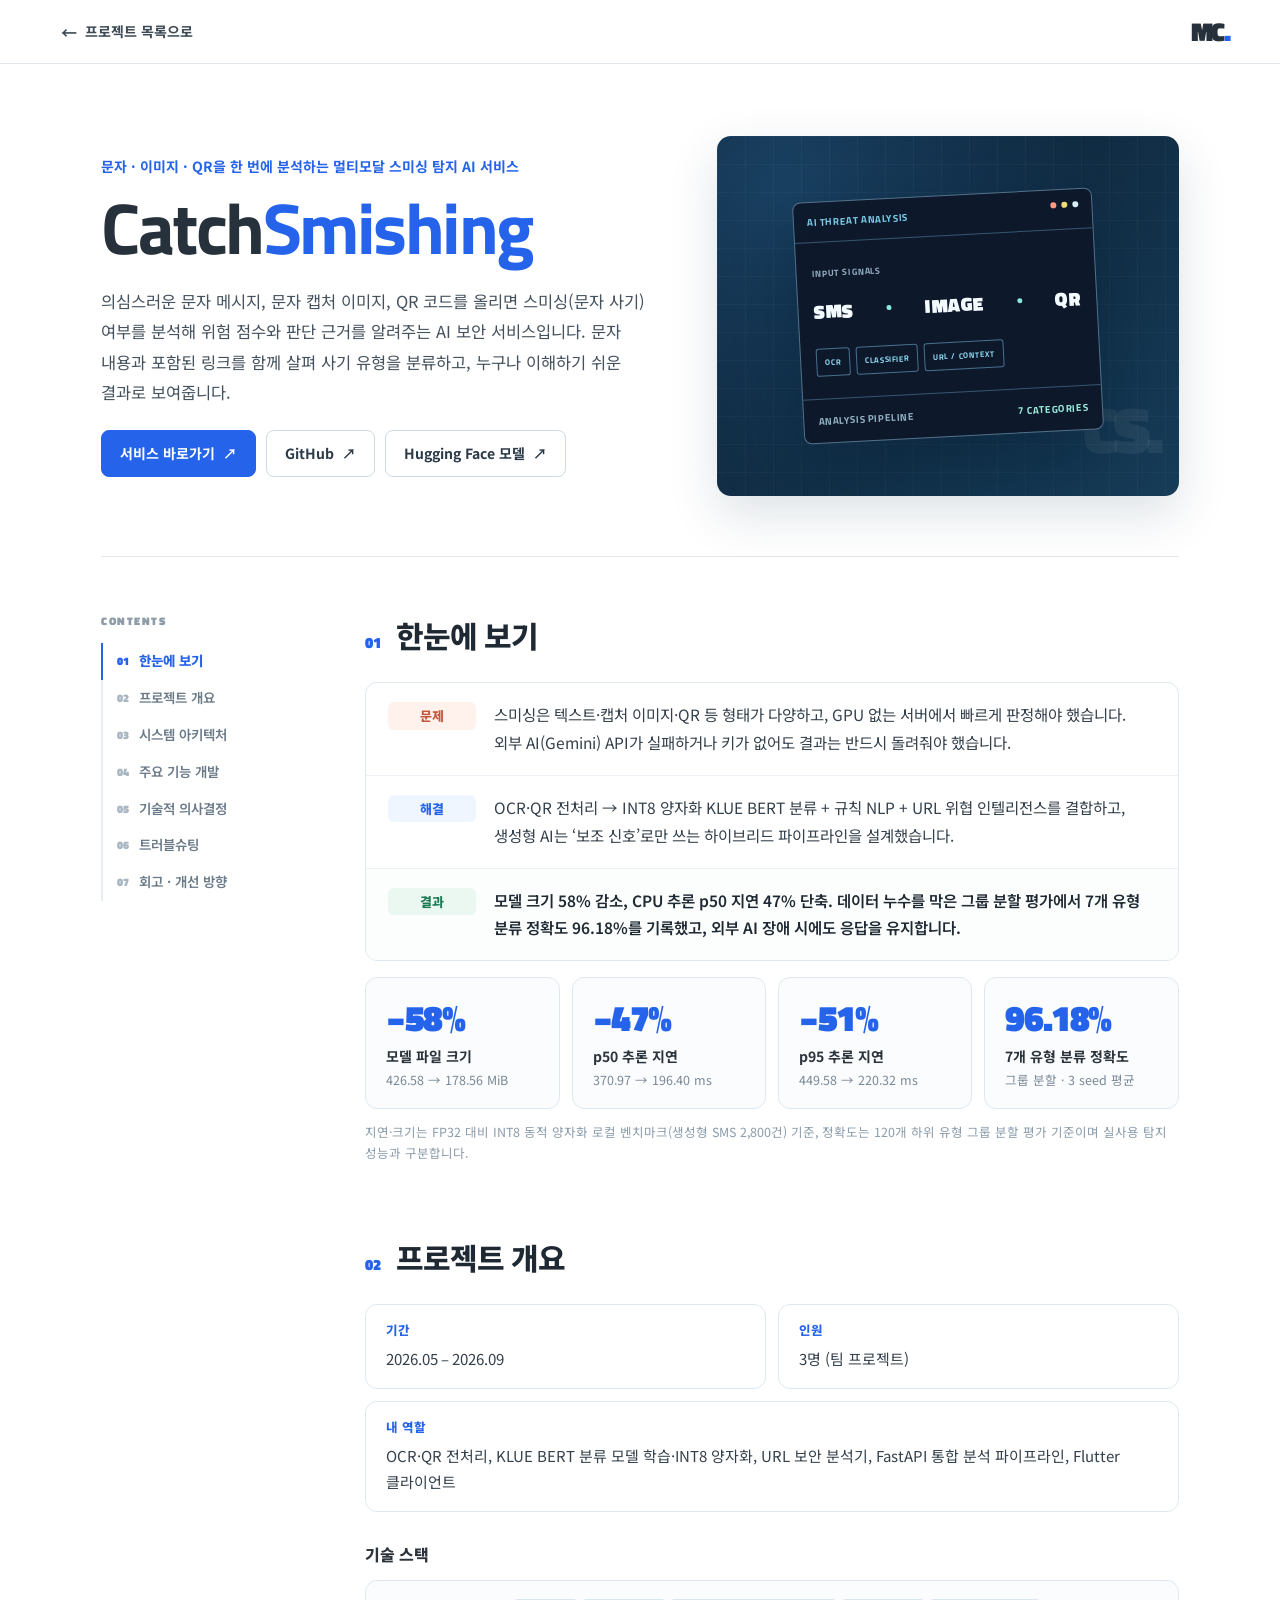
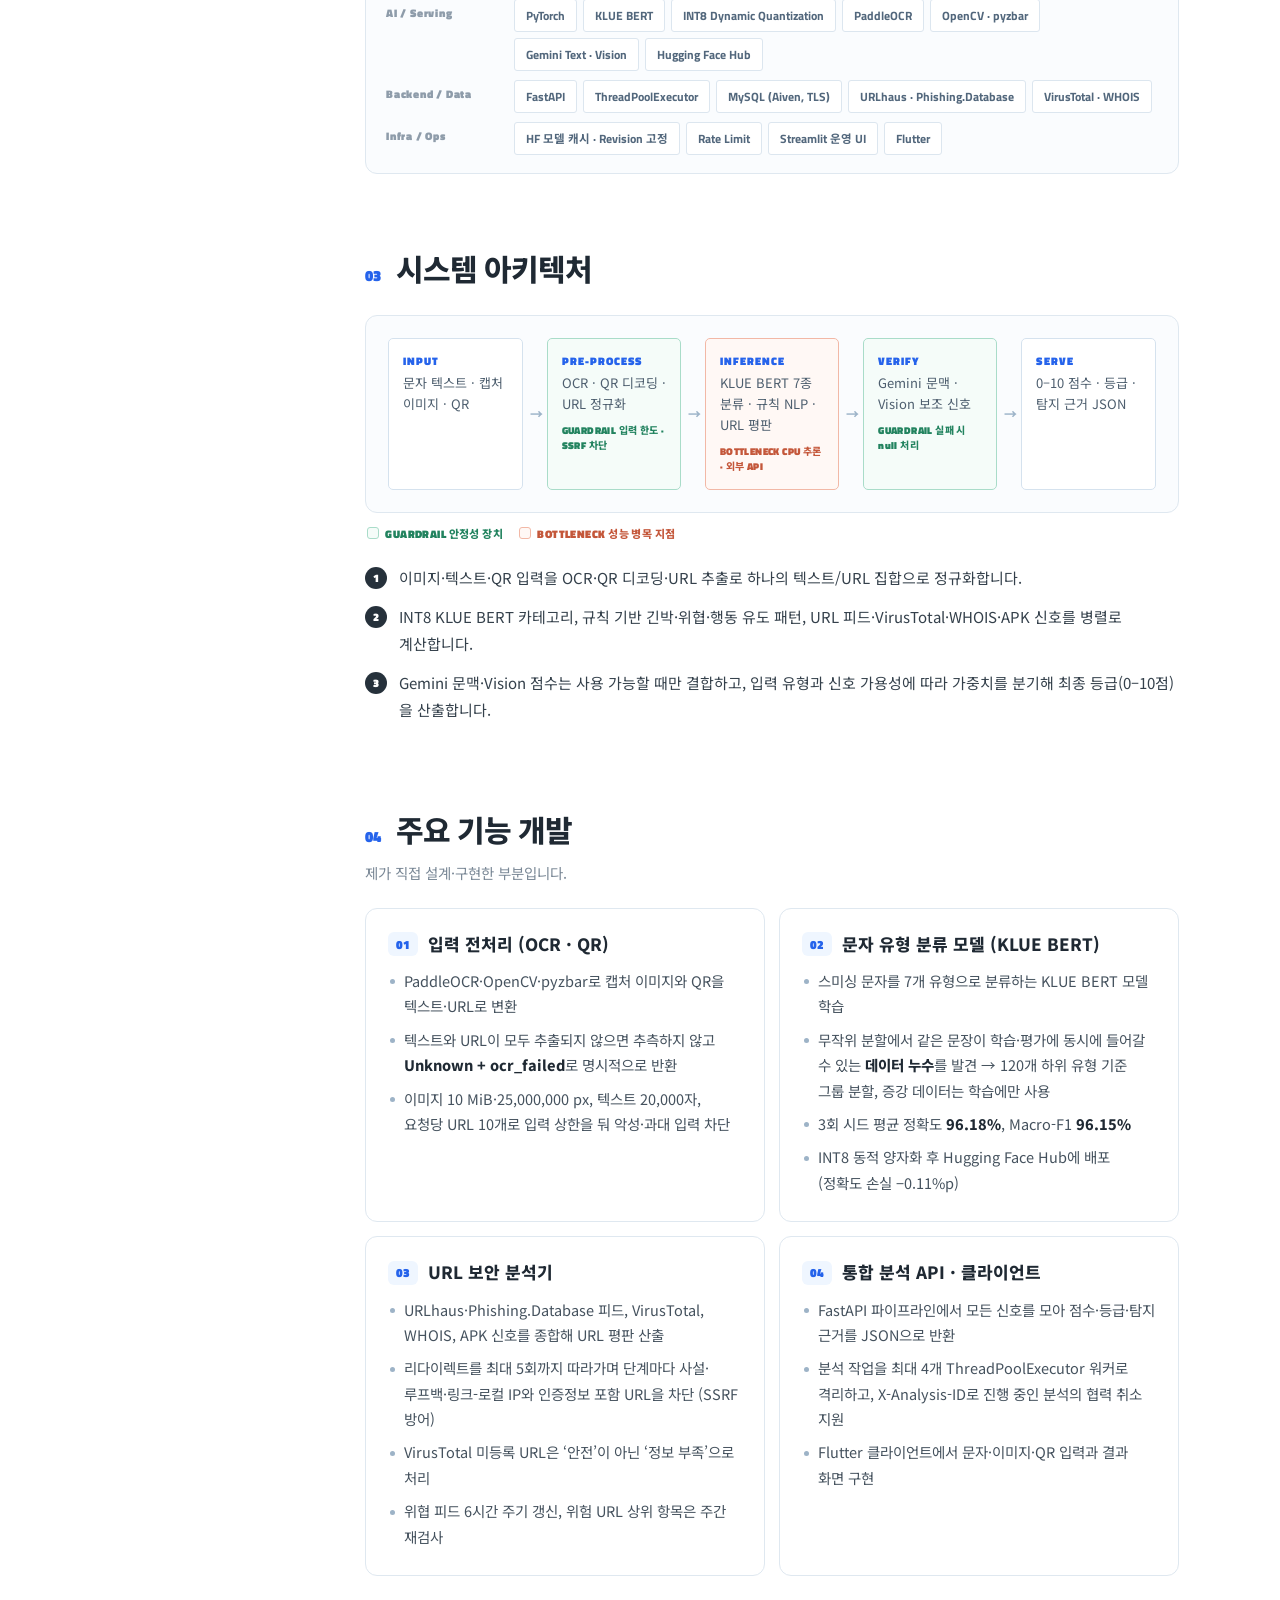
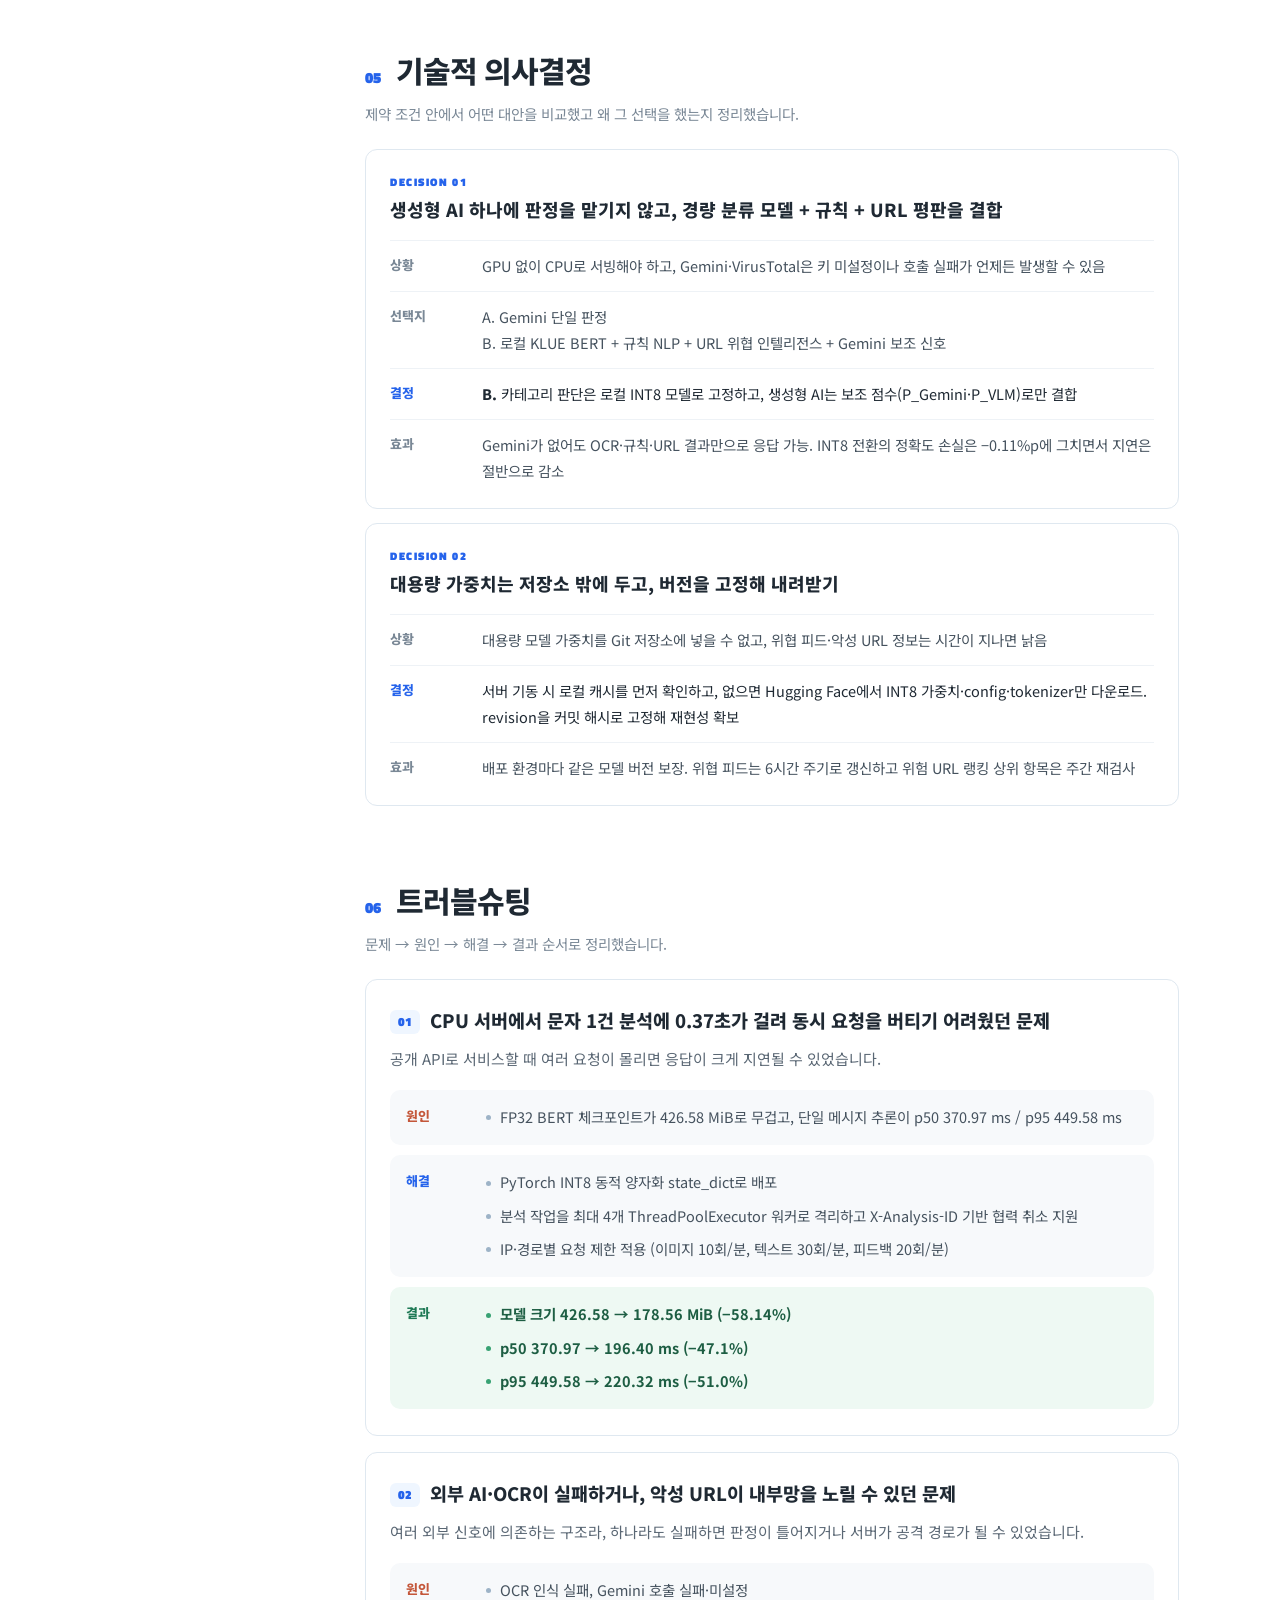
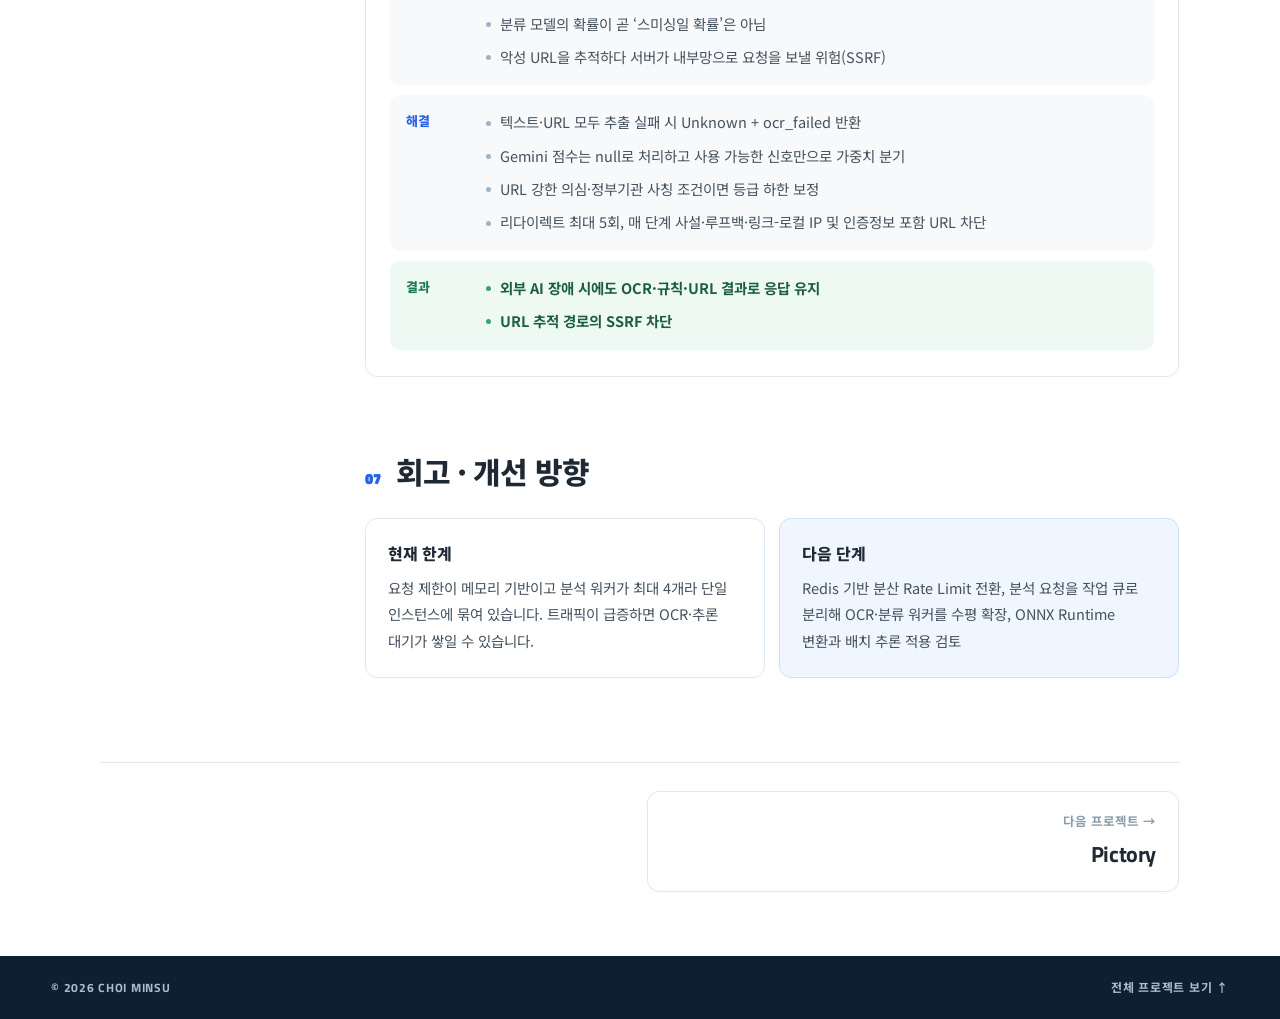
==== docs/projects/catchsmishing/index.html @ 9da1258c "Restructure projects into summary cards + dedicated detail pages - Homepage cards: tagline, plain de" ====
<!doctype html>
<html lang="ko">
<head>
  <meta charset="UTF-8" />
  <meta name="viewport" content="width=device-width, initial-scale=1.0" />
  <meta name="theme-color" content="#163956" />
  <meta name="description" content="문자 · 이미지 · QR을 한 번에 분석하는 멀티모달 스미싱 탐지 AI 서비스 — 의심스러운 문자 메시지, 문자 캡처 이미지, QR 코드를 올리면 스미싱(문자 사기) 여부를 분석해 위험 점수와 판단 근거를 알려주는 AI 보안 서비스입니다. 문자…" />
  <meta property="og:type" content="article" />
  <meta property="og:title" content="CatchSmishing | CHOI MINSU Portfolio" />
  <meta property="og:description" content="문자 · 이미지 · QR을 한 번에 분석하는 멀티모달 스미싱 탐지 AI 서비스" />
  <title>CatchSmishing | CHOI MINSU Portfolio</title>
  <link rel="icon" type="image/svg+xml" href="../../favicon.svg?v=navy-20261115" />
  <link rel="preconnect" href="https://fonts.googleapis.com" />
  <link rel="preconnect" href="https://fonts.gstatic.com" crossorigin />
  <link href="https://fonts.googleapis.com/css2?family=Mulish:wght@400;500;600;700;800&family=Noto+Sans+KR:wght@400;500;600;700;800&family=Titillium+Web:wght@400;600;700;800&display=swap" rel="stylesheet" />
  <link rel="stylesheet" href="../../styles.css?v=detail-20261125" />
  <link rel="stylesheet" href="../../project.css?v=detail-20261125" />
  <script defer src="../../project.js?v=detail-20261125"></script>
</head>
<body class="pd-page">
  <div class="reading-progress" id="reading-progress" aria-hidden="true"></div>
  <header class="pd-topbar">
    <a class="pd-back" href="../../#project-catchsmishing"><span aria-hidden="true">←</span> 프로젝트 목록으로</a>
    <a class="pd-brand" href="../../">MC<span>.</span></a>
  </header>

  <main class="pd-main">
    <section class="pd-hero">
      <div class="pd-hero-text">
        <p class="pd-tagline">문자 · 이미지 · QR을 한 번에 분석하는 멀티모달 스미싱 탐지 AI 서비스</p>
        <h1>Catch<span>Smishing</span></h1>
        <p class="pd-desc">의심스러운 문자 메시지, 문자 캡처 이미지, QR 코드를 올리면 스미싱(문자 사기) 여부를 분석해 위험 점수와 판단 근거를 알려주는 AI 보안 서비스입니다. 문자 내용과 포함된 링크를 함께 살펴 사기 유형을 분류하고, 누구나 이해하기 쉬운 결과로 보여줍니다.</p>
        
        <div class="pd-cta"><a class="pd-btn pd-btn-primary" href="https://catchsmishing.com" target="_blank" rel="noopener noreferrer">서비스 바로가기 <span aria-hidden="true">↗</span></a><a class="pd-btn" href="https://github.com/kimps005/CatchSmishing" target="_blank" rel="noopener noreferrer">GitHub <span aria-hidden="true">↗</span></a><a class="pd-btn" href="https://huggingface.co/kimps005/sms-category-model" target="_blank" rel="noopener noreferrer">Hugging Face 모델 <span aria-hidden="true">↗</span></a></div>
      </div>
      <div class="pd-hero-visual">
        <div class="project-visual visual-security" aria-hidden="true">
          <div class="security-console">
            <div class="console-top"><span class="console-lights"><i></i><i></i><i></i></span> AI THREAT ANALYSIS</div>
            <div class="console-main"><span>INPUT SIGNALS</span><div class="signal">SMS <i></i> IMAGE <i></i> QR</div></div>
            <div class="console-flow"><span>OCR</span><span>CLASSIFIER</span><span>URL / CONTEXT</span></div>
            <div class="console-result"><span>ANALYSIS PIPELINE</span><b>7 CATEGORIES</b></div>
          </div>
          <div class="visual-watermark">CS.</div>
        </div>
      </div>
    </section>

    <div class="pd-layout">
      <nav class="pd-toc" aria-label="목차">
        <p>CONTENTS</p>
        <ol><li><a href="#summary"><b>01</b>한눈에 보기</a></li><li><a href="#overview"><b>02</b>프로젝트 개요</a></li><li><a href="#architecture"><b>03</b>시스템 아키텍처</a></li><li><a href="#features"><b>04</b>주요 기능 개발</a></li><li><a href="#decisions"><b>05</b>기술적 의사결정</a></li><li><a href="#troubleshooting"><b>06</b>트러블슈팅</a></li><li><a href="#retrospective"><b>07</b>회고 · 개선 방향</a></li></ol>
      </nav>
      <div class="pd-content">
        <section class="pd-section" id="summary" aria-labelledby="summary-title">
          <h2 id="summary-title"><span>01</span>한눈에 보기</h2>
          <dl class="pd-tldr"><div class="pd-tldr-row is-problem"><dt>문제</dt><dd>스미싱은 텍스트·캡처 이미지·QR 등 형태가 다양하고, GPU 없는 서버에서 빠르게 판정해야 했습니다. 외부 AI(Gemini) API가 실패하거나 키가 없어도 결과는 반드시 돌려줘야 했습니다.</dd></div><div class="pd-tldr-row is-solution"><dt>해결</dt><dd>OCR·QR 전처리 → INT8 양자화 KLUE BERT 분류 + 규칙 NLP + URL 위협 인텔리전스를 결합하고, 생성형 AI는 ‘보조 신호’로만 쓰는 하이브리드 파이프라인을 설계했습니다.</dd></div><div class="pd-tldr-row is-result"><dt>결과</dt><dd>모델 크기 58% 감소, CPU 추론 p50 지연 47% 단축. 데이터 누수를 막은 그룹 분할 평가에서 7개 유형 분류 정확도 96.18%를 기록했고, 외부 AI 장애 시에도 응답을 유지합니다.</dd></div></dl><div class="pd-metrics"><div class="pd-metric"><strong>−58%</strong><span>모델 파일 크기</span><small>426.58 → 178.56 MiB</small></div><div class="pd-metric"><strong>−47%</strong><span>p50 추론 지연</span><small>370.97 → 196.40 ms</small></div><div class="pd-metric"><strong>−51%</strong><span>p95 추론 지연</span><small>449.58 → 220.32 ms</small></div><div class="pd-metric"><strong>96.18%</strong><span>7개 유형 분류 정확도</span><small>그룹 분할 · 3 seed 평균</small></div></div><p class="pd-note">지연·크기는 FP32 대비 INT8 동적 양자화 로컬 벤치마크(생성형 SMS 2,800건) 기준, 정확도는 120개 하위 유형 그룹 분할 평가 기준이며 실사용 탐지 성능과 구분합니다.</p>
        </section>
        <section class="pd-section" id="overview" aria-labelledby="overview-title">
          <h2 id="overview-title"><span>02</span>프로젝트 개요</h2>
          <dl class="pd-info">
            <div><dt>기간</dt><dd>2026.05 – 2026.09</dd></div>
            <div><dt>인원</dt><dd>3명 (팀 프로젝트)</dd></div>
            <div class="is-wide"><dt>내 역할</dt><dd>OCR·QR 전처리, KLUE BERT 분류 모델 학습·INT8 양자화, URL 보안 분석기, FastAPI 통합 분석 파이프라인, Flutter 클라이언트</dd></div>
          </dl>
          <h3 class="pd-subtitle">기술 스택</h3>
          <div class="stack-groups">
            <div class="stack-row"><span class="stack-label">AI / Serving</span><div class="tech-chips"><span>PyTorch</span><span>KLUE BERT</span><span>INT8 Dynamic Quantization</span><span>PaddleOCR</span><span>OpenCV · pyzbar</span><span>Gemini Text · Vision</span><span>Hugging Face Hub</span></div></div>
            <div class="stack-row"><span class="stack-label">Backend / Data</span><div class="tech-chips"><span>FastAPI</span><span>ThreadPoolExecutor</span><span>MySQL (Aiven, TLS)</span><span>URLhaus · Phishing.Database</span><span>VirusTotal · WHOIS</span></div></div>
            <div class="stack-row"><span class="stack-label">Infra / Ops</span><div class="tech-chips"><span>HF 모델 캐시 · Revision 고정</span><span>Rate Limit</span><span>Streamlit 운영 UI</span><span>Flutter</span></div></div>
          </div>
        </section>
        <section class="pd-section" id="architecture" aria-labelledby="architecture-title">
          <h2 id="architecture-title"><span>03</span>시스템 아키텍처</h2>
          <div class="pd-flow"><ol class="flow" aria-label="CatchSmishing 데이터 흐름">
                <li><span>INPUT</span>문자 텍스트 · 캡처 이미지 · QR</li>
                <li class="is-guard"><span>PRE-PROCESS</span>OCR · QR 디코딩 · URL 정규화<em>GUARDRAIL 입력 한도 · SSRF 차단</em></li>
                <li class="is-bottleneck"><span>INFERENCE</span>KLUE BERT 7종 분류 · 규칙 NLP · URL 평판<em>BOTTLENECK CPU 추론 · 외부 API</em></li>
                <li class="is-guard"><span>VERIFY</span>Gemini 문맥 · Vision 보조 신호<em>GUARDRAIL 실패 시 null 처리</em></li>
                <li><span>SERVE</span>0–10 점수 · 등급 · 탐지 근거 JSON</li>
              </ol></div>
          <div class="pd-legend"><span class="is-guard">GUARDRAIL 안정성 장치</span><span class="is-bottleneck">BOTTLENECK 성능 병목 지점</span></div>
          <ul class="pd-points"><li>이미지·텍스트·QR 입력을 OCR·QR 디코딩·URL 추출로 하나의 텍스트/URL 집합으로 정규화합니다.</li><li>INT8 KLUE BERT 카테고리, 규칙 기반 긴박·위협·행동 유도 패턴, URL 피드·VirusTotal·WHOIS·APK 신호를 병렬로 계산합니다.</li><li>Gemini 문맥·Vision 점수는 사용 가능할 때만 결합하고, 입력 유형과 신호 가용성에 따라 가중치를 분기해 최종 등급(0–10점)을 산출합니다.</li></ul>
        </section>
        <section class="pd-section" id="features" aria-labelledby="features-title">
          <h2 id="features-title"><span>04</span>주요 기능 개발</h2><p class="pd-sec-lead">제가 직접 설계·구현한 부분입니다.</p>
          <div class="pd-features"><article class="pd-feature"><h3><span class="pd-num">01</span>입력 전처리 (OCR · QR)</h3><ul><li>PaddleOCR·OpenCV·pyzbar로 캡처 이미지와 QR을 텍스트·URL로 변환</li><li>텍스트와 URL이 모두 추출되지 않으면 추측하지 않고 <b>Unknown + ocr_failed</b>로 명시적으로 반환</li><li>이미지 10 MiB·25,000,000 px, 텍스트 20,000자, 요청당 URL 10개로 입력 상한을 둬 악성·과대 입력 차단</li></ul></article><article class="pd-feature"><h3><span class="pd-num">02</span>문자 유형 분류 모델 (KLUE BERT)</h3><ul><li>스미싱 문자를 7개 유형으로 분류하는 KLUE BERT 모델 학습</li><li>무작위 분할에서 같은 문장이 학습·평가에 동시에 들어갈 수 있는 <b>데이터 누수</b>를 발견 → 120개 하위 유형 기준 그룹 분할, 증강 데이터는 학습에만 사용</li><li>3회 시드 평균 정확도 <b>96.18%</b>, Macro-F1 <b>96.15%</b></li><li>INT8 동적 양자화 후 Hugging Face Hub에 배포 (정확도 손실 −0.11%p)</li></ul></article><article class="pd-feature"><h3><span class="pd-num">03</span>URL 보안 분석기</h3><ul><li>URLhaus·Phishing.Database 피드, VirusTotal, WHOIS, APK 신호를 종합해 URL 평판 산출</li><li>리다이렉트를 최대 5회까지 따라가며 단계마다 사설·루프백·링크-로컬 IP와 인증정보 포함 URL을 차단 (SSRF 방어)</li><li>VirusTotal 미등록 URL은 ‘안전’이 아닌 ‘정보 부족’으로 처리</li><li>위협 피드 6시간 주기 갱신, 위험 URL 상위 항목은 주간 재검사</li></ul></article><article class="pd-feature"><h3><span class="pd-num">04</span>통합 분석 API · 클라이언트</h3><ul><li>FastAPI 파이프라인에서 모든 신호를 모아 점수·등급·탐지 근거를 JSON으로 반환</li><li>분석 작업을 최대 4개 ThreadPoolExecutor 워커로 격리하고, X-Analysis-ID로 진행 중인 분석의 협력 취소 지원</li><li>Flutter 클라이언트에서 문자·이미지·QR 입력과 결과 화면 구현</li></ul></article></div>
        </section>
        <section class="pd-section" id="decisions" aria-labelledby="decisions-title">
          <h2 id="decisions-title"><span>05</span>기술적 의사결정</h2><p class="pd-sec-lead">제약 조건 안에서 어떤 대안을 비교했고 왜 그 선택을 했는지 정리했습니다.</p>
          <article class="pd-decision"><p class="pd-kicker">DECISION 01</p><h3>생성형 AI 하나에 판정을 맡기지 않고, 경량 분류 모델 + 규칙 + URL 평판을 결합</h3><dl class="pd-kv"><div class="pd-kv-row is-x"><dt>상황</dt><dd>GPU 없이 CPU로 서빙해야 하고, Gemini·VirusTotal은 키 미설정이나 호출 실패가 언제든 발생할 수 있음</dd></div><div class="pd-kv-row is-x"><dt>선택지</dt><dd>A. Gemini 단일 판정<br>B. 로컬 KLUE BERT + 규칙 NLP + URL 위협 인텔리전스 + Gemini 보조 신호</dd></div><div class="pd-kv-row is-choice"><dt>결정</dt><dd><b>B.</b> 카테고리 판단은 로컬 INT8 모델로 고정하고, 생성형 AI는 보조 점수(P_Gemini·P_VLM)로만 결합</dd></div><div class="pd-kv-row is-x"><dt>효과</dt><dd>Gemini가 없어도 OCR·규칙·URL 결과만으로 응답 가능. INT8 전환의 정확도 손실은 −0.11%p에 그치면서 지연은 절반으로 감소</dd></div></dl></article><article class="pd-decision"><p class="pd-kicker">DECISION 02</p><h3>대용량 가중치는 저장소 밖에 두고, 버전을 고정해 내려받기</h3><dl class="pd-kv"><div class="pd-kv-row is-x"><dt>상황</dt><dd>대용량 모델 가중치를 Git 저장소에 넣을 수 없고, 위협 피드·악성 URL 정보는 시간이 지나면 낡음</dd></div><div class="pd-kv-row is-choice"><dt>결정</dt><dd>서버 기동 시 로컬 캐시를 먼저 확인하고, 없으면 Hugging Face에서 INT8 가중치·config·tokenizer만 다운로드. revision을 커밋 해시로 고정해 재현성 확보</dd></div><div class="pd-kv-row is-x"><dt>효과</dt><dd>배포 환경마다 같은 모델 버전 보장. 위협 피드는 6시간 주기로 갱신하고 위험 URL 랭킹 상위 항목은 주간 재검사</dd></div></dl></article>
        </section>
        <section class="pd-section" id="troubleshooting" aria-labelledby="troubleshooting-title">
          <h2 id="troubleshooting-title"><span>06</span>트러블슈팅</h2><p class="pd-sec-lead">문제 → 원인 → 해결 → 결과 순서로 정리했습니다.</p>
          <article class="pd-issue">
          <h3><span class="pd-num">01</span>CPU 서버에서 문자 1건 분석에 0.37초가 걸려 동시 요청을 버티기 어려웠던 문제</h3>
          <p class="pd-issue-lead">공개 API로 서비스할 때 여러 요청이 몰리면 응답이 크게 지연될 수 있었습니다.</p>
          <div class="pd-steps">
            <div class="pd-step is-cause"><h4>원인</h4><ul><li>FP32 BERT 체크포인트가 426.58 MiB로 무겁고, 단일 메시지 추론이 p50 370.97 ms / p95 449.58 ms</li></ul></div>
            <div class="pd-step is-fix"><h4>해결</h4><ul><li>PyTorch INT8 동적 양자화 state_dict로 배포</li><li>분석 작업을 최대 4개 ThreadPoolExecutor 워커로 격리하고 X-Analysis-ID 기반 협력 취소 지원</li><li>IP·경로별 요청 제한 적용 (이미지 10회/분, 텍스트 30회/분, 피드백 20회/분)</li></ul></div>
            <div class="pd-step is-result"><h4>결과</h4><ul><li>모델 크기 426.58 → 178.56 MiB (−58.14%)</li><li>p50 370.97 → 196.40 ms (−47.1%)</li><li>p95 449.58 → 220.32 ms (−51.0%)</li></ul></div>
          </div>
        </article><article class="pd-issue">
          <h3><span class="pd-num">02</span>외부 AI·OCR이 실패하거나, 악성 URL이 내부망을 노릴 수 있던 문제</h3>
          <p class="pd-issue-lead">여러 외부 신호에 의존하는 구조라, 하나라도 실패하면 판정이 틀어지거나 서버가 공격 경로가 될 수 있었습니다.</p>
          <div class="pd-steps">
            <div class="pd-step is-cause"><h4>원인</h4><ul><li>OCR 인식 실패, Gemini 호출 실패·미설정</li><li>분류 모델의 확률이 곧 ‘스미싱일 확률’은 아님</li><li>악성 URL을 추적하다 서버가 내부망으로 요청을 보낼 위험(SSRF)</li></ul></div>
            <div class="pd-step is-fix"><h4>해결</h4><ul><li>텍스트·URL 모두 추출 실패 시 Unknown + ocr_failed 반환</li><li>Gemini 점수는 null로 처리하고 사용 가능한 신호만으로 가중치 분기</li><li>URL 강한 의심·정부기관 사칭 조건이면 등급 하한 보정</li><li>리다이렉트 최대 5회, 매 단계 사설·루프백·링크-로컬 IP 및 인증정보 포함 URL 차단</li></ul></div>
            <div class="pd-step is-result"><h4>결과</h4><ul><li>외부 AI 장애 시에도 OCR·규칙·URL 결과로 응답 유지</li><li>URL 추적 경로의 SSRF 차단</li></ul></div>
          </div>
        </article>
        </section>
        <section class="pd-section" id="retrospective" aria-labelledby="retrospective-title">
          <h2 id="retrospective-title"><span>07</span>회고 · 개선 방향</h2>
          <div class="pd-retro">
            <div><h3>현재 한계</h3><p>요청 제한이 메모리 기반이고 분석 워커가 최대 4개라 단일 인스턴스에 묶여 있습니다. 트래픽이 급증하면 OCR·추론 대기가 쌓일 수 있습니다.</p></div>
            <div><h3>다음 단계</h3><p>Redis 기반 분산 Rate Limit 전환, 분석 요청을 작업 큐로 분리해 OCR·분류 워커를 수평 확장, ONNX Runtime 변환과 배치 추론 적용 검토</p></div>
          </div>
        </section>
      </div>
    </div>

    <nav class="pd-pager" aria-label="다른 프로젝트"><span></span><a class="pd-pager-link is-next" href="../pictory/"><small>다음 프로젝트 →</small><b>Pictory</b></a></nav>
  </main>

  <footer class="pd-footer"><span>© 2026 CHOI MINSU</span><a href="../../#projects">전체 프로젝트 보기 ↑</a></footer>
</body>
</html>
---- docs/styles.css ----
/* AI Engineering Portfolio · CHOI MINSU */
/* Inspired by a fixed-sidebar portfolio layout; independently designed. */

:root{
  --primary:#2563EB; --primary-dark:#1D4ED8; --primary-soft:#EFF6FF;
  --ink:#343A40; --muted:#697782; --line:#E2E7EB; --paper:#FFFFFF;
  --accent:#E2EB79; --white:#fff; --sidebar:272px;
  --display:"Titillium Web","Noto Sans KR",sans-serif;
  --body:"Mulish","Noto Sans KR",sans-serif;
}
*{box-sizing:border-box}
html{scroll-behavior:smooth;scroll-padding-top:0}
body{margin:0;background:var(--paper);font-family:var(--body);font-size:16px;line-height:1.5;color:var(--ink);-webkit-font-smoothing:antialiased;overflow-x:hidden}
a{color:inherit;text-decoration:none}
button{font:inherit}
img,svg{max-width:100%}
::selection{background:#CFEAF7;color:#12304F}
:focus-visible{outline:3px solid #5DCFC5;outline-offset:4px}
.reading-progress{position:fixed;left:var(--sidebar);top:0;z-index:40;height:3px;width:0;background:var(--primary);transition:width .08s linear}

/* Persistent sidebar — reference typography, neutral charcoal */
.sidebar{position:fixed;inset:0 auto 0 0;width:var(--sidebar);z-index:30;display:flex;flex-direction:column;background:#373D43;color:#fff;padding:34px 27px 24px;overflow-y:auto;scrollbar-width:thin}
.sidebar-nav{display:flex;flex-direction:column;gap:1px;margin:auto 0;align-items:stretch}
.nav-link{position:relative;display:block;font:700 24px/1.35 var(--display);letter-spacing:.01em;color:#CBD1D5;padding:9px 0;text-transform:none;transition:color .2s,transform .2s}
.nav-link:hover{color:#fff;transform:translateX(2px)}
.nav-link.active{color:var(--accent)}
.nav-link.active::before{content:"–";position:absolute;left:-21px;top:9px;color:var(--accent);font-weight:700}
.sidebar-foot{margin-top:18px;font-family:var(--display);border-top:1px solid #FFFFFF25;padding-top:18px}
.sidebar-links{display:flex;gap:18px;flex-wrap:wrap}
.sidebar-links a{font:700 13px/1.5 var(--display);letter-spacing:.025em;color:#E5E9EB;transition:color .2s}
.sidebar-links a:hover{color:var(--accent)}
.sidebar-foot small{display:block;margin-top:12px;font:400 11px var(--display);color:#AEB8BD;letter-spacing:.04em}
.mobile-header,.mobile-backdrop{display:none}

/* Layout + reusable sections */
.main{margin-left:var(--sidebar);min-width:0}
.section{padding:95px clamp(34px,5vw,84px) 105px;border-bottom:1px solid var(--line);scroll-margin-top:0}
.section-heading{max-width:830px;margin-bottom:48px}
.section-heading h2{font-family:var(--display);font-size:clamp(48px,4.5vw,64px);font-weight:700;line-height:1.12;letter-spacing:-.035em;margin:0}
.heading-period{color:var(--primary)}
.reveal{transition:opacity .7s ease,transform .7s cubic-bezier(.2,.8,.2,1)}
.js-ready .reveal:not(.visible){opacity:0;transform:translateY(21px)}
.js-ready .reveal.visible{opacity:1;transform:none}

/* Home / About — designed to fit in the initial viewport */
.hero-section{
  min-height:100vh;
  min-height:100svh;
  display:flex;
  flex-direction:column;
  justify-content:center;
  padding-top:clamp(36px,6vh,70px);
  padding-bottom:clamp(36px,6vh,70px);
  border-color:#E5EDF4;
  position:relative;
  overflow:hidden;
}
.hero-section::before{
  content:"";
  position:absolute;
  right:-220px;
  top:-260px;
  width:650px;
  height:650px;
  border-radius:50%;
  background:radial-gradient(circle,rgba(184,217,241,.24),transparent 65%);
  pointer-events:none;
}
.hero-body{position:relative;width:100%;max-width:1200px;padding:0}
.avatar-wrap{display:inline-flex;position:relative;align-items:center;justify-content:center;margin:0 0 clamp(18px,2.5vh,27px)}
.avatar{height:clamp(100px,14vh,130px);width:clamp(100px,14vh,130px);object-fit:cover;border-radius:50%;border:5px solid white;box-shadow:0 10px 34px rgba(16,57,85,.10);background:#EEF6FB;position:relative;z-index:1}
.avatar-orbit{position:absolute;inset:-8px;border:1px dashed #C0D4E4;border-radius:50%}
.hero-name{font:700 clamp(62px,7vw,100px)/1.06 var(--display);letter-spacing:-.045em;margin:0 0 20px;white-space:nowrap}
.hero-name>span{color:var(--primary)}
.hero-statement{max-width:900px;font-size:clamp(16px,1.55vw,18px);letter-spacing:-.01em;line-height:1.75;margin:clamp(20px,3.5vh,32px) 0 22px;word-break:keep-all}
.hero-statement p{margin:0}
.hero-statement p+p{margin-top:9px}
.hero-statement strong{font-weight:800;color:#163956}
.hero-email{display:inline-flex;align-items:center;gap:12px;min-height:34px;padding:2px 0 8px;color:var(--primary);border-bottom:1px solid #A4C5E9;font:700 14px/1.55 var(--display);transition:color .2s,border-color .2s}
.hero-email:hover{color:var(--primary-dark);border-color:var(--primary-dark)}
.hero-email-label{color:#798A9B;font:800 10px/1.5 var(--display);letter-spacing:.12em}
.hero-email>span:last-child{margin-left:3px}

.hero-actions{display:flex;align-items:center;gap:10px;flex-wrap:wrap;margin-top:clamp(20px,3.5vh,33px)}
.btn{min-height:46px;display:inline-flex;align-items:center;justify-content:space-between;gap:28px;padding:12px 19px;border:1px solid var(--primary);border-radius:4px;font-weight:700;font-size:13px;transition:transform .2s,background .2s,color .2s}
.btn:hover{transform:translateY(-2px)}
.btn-primary{background:var(--primary);color:#fff}
.btn-primary:hover{background:var(--primary-dark)}
.btn-secondary{color:var(--primary)}
.btn-secondary:hover{background:#E9F3FF}

/* Education — reference-inspired, simplified records */
.section-education{background:#fff;padding-top:clamp(65px,7vw,100px)}
.education-group+.education-group{margin-top:clamp(76px,10vw,132px)}
.education-title{font:700 clamp(43px,4.4vw,61px)/1.18 var(--body);letter-spacing:-.04em;color:var(--ink);margin:0 0 clamp(46px,5vw,70px)}
.education-list{display:flex;flex-direction:column;gap:0}
.education-entry{display:flex;align-items:flex-start;justify-content:space-between;gap:32px;padding:0 0 clamp(48px,5.5vw,76px);margin-bottom:clamp(43px,5vw,63px);border-bottom:1px solid var(--line)}
.education-entry:last-child{margin-bottom:0}
.education-details{flex:1;min-width:0}
.education-details h3{font:700 clamp(27px,2.7vw,38px)/1.3 var(--display);letter-spacing:0;margin:0 0 6px;color:var(--ink)}
.education-subtitle{font-size:clamp(18px,1.8vw,25px);line-height:1.5;color:#6C7881;font-weight:600;margin:0}
.education-status{font-size:16px;line-height:1.7;color:#65727B;margin:20px 0 0}
.education-date{flex-shrink:0;white-space:nowrap;font:500 clamp(15px,1.55vw,20px)/1.5 var(--display);letter-spacing:0;color:var(--primary);padding-top:3px}
.education-training .education-title{margin-bottom:clamp(45px,5.2vw,76px)}
/* ADDINEDU programme — reference-style provider, title and dates */
.training-program{padding-top:4px}
.training-provider{font:700 clamp(27px,3vw,43px)/1.25 var(--body);letter-spacing:-.045em;color:var(--primary);margin:0 0 48px}
.training-provider a{color:inherit;text-decoration:none;display:inline-flex;gap:9px;align-items:center}
.training-provider a:hover{color:var(--primary-dark)}
.training-provider span{font:600 16px var(--display);opacity:.65}
.training-entry{padding-bottom:44px}
.training-program-label{font:700 clamp(23px,2.6vw,34px)/1.3 var(--display);color:var(--ink);margin:0 0 8px;letter-spacing:0}
.training-course-name{font-size:clamp(19px,2vw,26px);font-weight:600;line-height:1.48}
.training-description{font-size:15px;line-height:1.8;margin:22px 0 0;color:#637382;word-break:keep-all}
.training-projects{font-size:14px;line-height:1.75;margin:12px 0 0;color:#506171;word-break:keep-all}
.training-projects strong{color:var(--ink);margin-right:11px}
.training-projects span{color:#7B8A98}


/* Skills: language-first layout, framework/library badges separate */
.section-skills{background:#fff}
.skills-language-main{margin-top:6px;padding-bottom:42px;border-bottom:1px solid var(--line)}
.skills-language-main h3,.skills-simple-group h3{font:700 clamp(28px,2.7vw,38px)/1.25 var(--display);color:var(--ink);letter-spacing:.005em;margin:0 0 22px}
.skills-language-items{display:grid;grid-template-columns:repeat(2,minmax(0,1fr));column-gap:30px;row-gap:0}
.skills-language-item{display:flex;align-items:center;gap:12px;min-width:0;border-top:1px solid #E9EDF1;padding:20px 4px;color:var(--ink);transition:color .18s,background .18s}
.skills-language-item strong{font:700 clamp(20px,1.9vw,25px)/1.25 var(--display);flex-shrink:0}
.skills-language-item>span:nth-child(2){color:#71818E;font-size:12px;line-height:1.5;margin-left:auto;text-align:right;word-break:keep-all}
.skills-language-item>span:last-child{color:var(--primary);font:700 16px var(--display)}
.skills-language-item:hover{color:var(--primary);background:#F7FAFD}
.skills-simple-group{padding:35px 0;border-bottom:1px solid var(--line)}
.skills-simple-group h3{font-size:clamp(25px,2.3vw,31px);margin-bottom:18px}
.skills-simple-badges{display:flex;flex-wrap:wrap;align-items:center;gap:9px 7px}
.skills-simple-badges img{display:block;width:auto;max-width:100%;height:30px;object-fit:contain}
.skills-simple-note{font-size:13px;line-height:1.7;color:#71818E;margin:28px 0 0}
.skills-simple-note a{color:var(--primary);font-weight:700;border-bottom:1px solid #B9CCE9}
@media(max-width:1040px){.skills-language-items{grid-template-columns:1fr}}
@media(max-width:640px){
.skills-language-main{padding-bottom:25px}
.skills-language-main h3,.skills-simple-group h3{font-size:27px;margin-bottom:12px}
.skills-language-item{padding:16px 2px}
.skills-language-item strong{font-size:21px}
.skills-language-item>span:nth-child(2){font-size:11px}
.skills-simple-group{padding:26px 0}
.skills-simple-badges{gap:6px 5px}
.skills-simple-badges img{height:26px}
.skills-simple-note{font-size:12px}
}

/* Projects */
.section-projects{background:#fff;padding-bottom:76px}
.project-card{display:grid;grid-template-columns:minmax(0,1.15fr) minmax(300px,.85fr);border:1px solid #DFE8F0;border-radius:7px;overflow:hidden;margin:0 0 30px;min-height:380px;background:#fff;box-shadow:0 8px 30px rgba(14,53,81,.045)}
.project-info{padding:clamp(28px,3.3vw,45px);display:flex;flex-direction:column;align-items:flex-start}
.project-head{display:flex;flex-wrap:wrap;gap:10px 20px;align-items:center;justify-content:space-between;width:100%;font:800 10px/1.5 var(--display);letter-spacing:.09em}
.project-index{color:var(--primary)}
.project-year{color:#8E9CAA}
.project-info h3{font:700 clamp(33px,3.1vw,44px)/1.18 var(--display);letter-spacing:-.02em;margin:0 0 14px}
.project-info h3 span{color:var(--primary)}
.project-lead{font-size:15px;font-weight:500;line-height:1.8;letter-spacing:-.01em;color:#45525E;word-break:keep-all;margin:0 0 18px;max-width:680px}
.project-description{font-size:13px;line-height:1.95;color:#647487;max-width:670px;word-break:keep-all;margin:0 0 22px}
.tech-chips{display:flex;flex-wrap:wrap;gap:6px;margin:0 0 20px}
.tech-chips span{font:700 10px var(--display);color:#52677C;background:#EFF5FA;padding:7px 10px;border-radius:3px}
.project-metrics{display:grid;grid-template-columns:repeat(3,1fr);width:100%;max-width:610px;border-top:1px solid var(--line);border-bottom:1px solid var(--line);margin:3px 0 10px}
.project-metrics>div{padding:17px 10px 15px 0}
.project-metrics>div+div{border-left:1px solid var(--line);padding-left:18px}
.project-metrics strong{display:block;font:800 clamp(20px,2.2vw,28px) var(--display);letter-spacing:-.055em;color:var(--primary)}
.project-metrics span{display:block;font-size:10px;color:#75879B;margin-top:5px}
.metric-note{font-size:10px;color:#8A9BAA;line-height:1.7;word-break:keep-all;margin:0 0 23px}
.project-links{margin-top:auto;display:flex;flex-wrap:wrap;gap:18px}
.project-links a,.text-link{font:800 11px var(--display);color:var(--primary);letter-spacing:.08em;border-bottom:1px solid #9CC0DF;padding-bottom:6px;transition:opacity .18s}
.project-links a:hover{color:var(--primary-dark)}
.project-accent{margin-top:auto;display:flex;flex-direction:column;gap:8px;font:800 23px var(--display);color:var(--primary);letter-spacing:-.05em}
.project-accent span{font-size:10px;letter-spacing:.15em;color:#8295A6}
/* Pictory video demo: visible in both project details and illustration */
.pictory-demo-links{margin-top:20px}
.pictory-demo-links .pictory-demo-link{display:inline-flex;align-items:center;gap:12px;padding:12px 17px;border:1px solid var(--primary);background:var(--primary);color:#fff;border-radius:4px;letter-spacing:0;font:800 12px/1.45 var(--body);transition:background .2s,transform .2s,border-color .2s}
.pictory-demo-links .pictory-demo-link:hover{color:#fff;background:var(--primary-dark);border-color:var(--primary-dark);transform:translateY(-2px)}
.pictory-video-overlay{position:absolute;z-index:4;right:18px;bottom:18px;display:inline-flex;align-items:center;gap:10px;padding:10px 14px;background:#123D50E8;backdrop-filter:blur(8px);color:white;border:1px solid #ffffff66;border-radius:6px;font:800 11px/1.4 var(--display);letter-spacing:.06em;box-shadow:0 9px 22px #164E6355;transition:background .2s,transform .2s}
.pictory-video-overlay:hover{background:#092B3D;transform:translateY(-2px)}
.pictory-video-overlay:focus-visible{outline:3px solid var(--primary);outline-offset:4px}
.pictory-play{display:inline-flex;justify-content:center;align-items:center;width:26px;height:26px;border-radius:50%;background:white;color:#123D50;font-size:10px;letter-spacing:0}

.project-visual{position:relative;min-height:370px;overflow:hidden;display:flex;align-items:center;justify-content:center;isolation:isolate}
.visual-security{background:radial-gradient(circle at 15% 15%,#1A4264 0%,transparent 60%),linear-gradient(140deg,#0C2034,#173D59)}
.visual-security::before,.visual-vla::before{content:"";position:absolute;inset:0;background-image:linear-gradient(rgba(255,255,255,.055) 1px,transparent 1px),linear-gradient(90deg,rgba(255,255,255,.055) 1px,transparent 1px);background-size:28px 28px;opacity:.6}
.security-console{position:relative;z-index:1;width:76%;max-width:300px;border:1px solid #527089;border-radius:8px;background:rgba(13,23,41,.94);box-shadow:0 25px 80px #041C3177;color:#DDEEFF;font:700 10px var(--display);letter-spacing:.06em;transform:rotate(-3deg)}
.console-top{padding:12px 13px;border-bottom:1px solid #375672;display:flex;justify-content:space-between;flex-direction:row-reverse;color:#78C9E6}
.console-lights{display:flex;gap:5px}.console-lights i{width:6px;height:6px;background:#D7EFF7;border-radius:50%}.console-lights i:first-child{background:#ff9b82}.console-lights i:nth-child(2){background:#eede71}
.console-main{padding:23px 15px}.console-main>span{font-size:9px;color:#91AABE}.signal{font:800 19px var(--display);color:#F4FBFF;display:flex;align-items:center;justify-content:space-between;margin-top:16px}.signal i{width:5px;height:5px;border-radius:50%;background:#8BE7E0}
.console-flow{display:flex;flex-wrap:wrap;gap:6px;padding:0 15px 22px}.console-flow span{padding:7px 8px;border:1px solid #49708C;border-radius:3px;color:#8DD6ED;font-size:8px}
.console-result{border-top:1px solid #375672;padding:14px;display:flex;justify-content:space-between}.console-result span{color:#92AFC2}.console-result b{color:#9BEDD9}
.visual-watermark{position:absolute;bottom:18px;right:20px;font:800 65px var(--display);letter-spacing:-.08em;color:#ffffff11}
.visual-pictory{background:linear-gradient(150deg,#D5F3EB,#B9E2DB 50%,#F3E2BB)}
.story-circle{position:absolute;width:400px;height:400px;border:1px solid #ffffffa8;border-radius:50%;right:-150px;top:-170px}
.story-book{position:relative;width:235px;height:275px;background:#fbf9f0;border-radius:4px 11px 11px 4px;box-shadow:18px 18px 0 #86BDB5A6,25px 22px 45px #315C6555;transform:rotate(-7deg);display:flex;flex-direction:column;justify-content:flex-end;align-items:center;padding-bottom:18px;border-left:8px solid #7BC2B6}
.book-name{font:800 31px var(--display);letter-spacing:-.07em;color:#235A64}.book-name span{color:#D38B78}
.story-book p{font:800 8px var(--display);letter-spacing:.12em;color:#749D9C;margin:4px 0}
.book-star{position:absolute;color:#E5B398;font-size:31px}.star-one{right:22px;top:30px}.star-two{left:21px;top:23px}
.book-illustration{position:relative;width:115px;height:100px;margin:0 0 28px}
.book-illustration span{width:90px;height:90px;display:block;background:#E5C49A;border-radius:48% 52% 45% 55%;position:absolute;top:7px;left:12px}
.book-illustration i,.book-illustration b{display:block;width:27px;height:35px;background:#6A8C90;border-radius:50%;position:absolute;top:35px;z-index:1}
.book-illustration i{left:29px}.book-illustration b{right:27px}
.visual-eggg{background:linear-gradient(130deg,#112B45,#1B5976)}
.live-grid{display:grid;grid-template-columns:repeat(3,58px);gap:12px;transform:rotate(-13deg);opacity:.92}
.live-grid div{width:58px;height:58px;border-radius:11px;background:#C9E8F2;box-shadow:5px 6px 0 #111a3c44}
.live-grid div:nth-child(1),.live-grid div:nth-child(6),.live-grid div:nth-child(8){background:#fcc970}
.live-grid div:nth-child(4),.live-grid div:nth-child(9){background:#B0DED5}
.live-caption{position:absolute;left:22px;bottom:21px;font:800 10px var(--display);color:#E8F7FC;letter-spacing:.1em;display:flex;gap:10px;align-items:center}
.pulse-dot{width:8px;height:8px;border-radius:50%;background:#80edb5;box-shadow:0 0 0 5px #80edb52a}
.live-title{font:800 66px var(--display);letter-spacing:-.08em;position:absolute;top:24px;right:24px;color:#ffffffeb}.live-title span{color:#F9D38A}
.visual-vla{background:linear-gradient(125deg,#111827,#253d53)}
.vla-label{position:absolute;top:23px;left:25px;color:#94bad7;letter-spacing:.13em;font:800 10px var(--display)}
.vla-nodes{position:relative;display:flex;align-items:center;justify-content:center;gap:8px;width:95%}
.vla-nodes span{display:flex;justify-content:center;align-items:center;width:90px;height:88px;flex:0 1 auto;z-index:1;background:#25394f;border:1px solid #7da3c1;border-radius:7px;font:800 12px/1.6 var(--display);letter-spacing:.04em;text-align:center;color:#d6eeff;box-shadow:0 9px 30px #0006}
.vla-nodes span:nth-of-type(2){background:#d3eefa;color:#23425b}
.vla-nodes i{width:20px;height:2px;background:#b3e1eb;position:relative}
.vla-nodes i::after{content:"";position:absolute;right:0;top:-3px;border:4px solid transparent;border-left-color:#b3e1eb;transform:translateX(7px)}
.vla-bottom{position:absolute;bottom:27px;color:#A8C8D7;font:800 10px var(--display);letter-spacing:.16em}
.visual-route{background:linear-gradient(145deg,#103C55,#167895)}
.route-grid{position:absolute;inset:0;background-image:linear-gradient(#D6F6FA16 1px,transparent 1px),linear-gradient(90deg,#D6F6FA16 1px,transparent 1px);background-size:32px 32px;transform:scale(1.2) rotate(-5deg)}
.route-svg{position:relative;max-width:94%;filter:drop-shadow(0 5px 12px #041D3288)}
.route-counter{position:absolute;right:24px;bottom:23px;display:flex;align-items:baseline;gap:10px;color:#fff}.route-counter b{font:800 50px var(--display)}.route-counter span{font:800 11px var(--display);letter-spacing:.1em;color:#C8EEF6}

/* Research */
.section-research{background:#F2F8FC}
.research-layout{display:grid;grid-template-columns:1.1fr .9fr;gap:clamp(30px,4vw,80px)}
.research-label{font:800 11px var(--display);letter-spacing:.12em;color:#3A7DAD}
.research-story h3{font-size:clamp(27px,3.5vw,45px);line-height:1.4;font-weight:800;letter-spacing:-.05em;margin:20px 0 25px;word-break:keep-all}
.research-story h3 em{color:var(--primary);font-style:normal}
.research-story>p{font-size:14px;line-height:2;color:#5F7284;word-break:keep-all;margin:0 0 18px}
.research-story .text-link{display:inline-block;margin-top:14px;font-family:var(--body);font-size:13px}
.research-numbers{background:#fff;border:1px solid #DBE7F1;padding:0 29px}
.research-numbers>div{padding:26px 0 25px}
.research-numbers>div+div{border-top:1px solid var(--line)}
.research-numbers span{display:block;font:800 10px var(--display);letter-spacing:.1em;color:#7B9AB0}
.research-numbers strong{display:block;font:800 clamp(48px,5.8vw,79px)/1.15 var(--display);letter-spacing:-.075em;color:var(--primary);margin:4px 0 0}
.research-numbers strong span{display:inline;font-size:.57em;letter-spacing:-.07em;color:var(--primary)}
.research-numbers p{font-size:12px;color:#66798B;line-height:1.6;margin:5px 0 0}
.research-footnote{color:#849BAD;font-size:11px;line-height:1.9;margin:28px 0 0}

/* Awards */
.section-awards{background:#fff}
.award-feature{display:grid;grid-template-columns:112px 1fr 110px;gap:26px;align-items:center;padding:36px 0;border-top:1px solid var(--line);border-bottom:1px solid var(--line)}
.award-medal{width:96px;height:96px;display:flex;align-items:center;justify-content:center;border:2px solid var(--primary);border-radius:50%;color:var(--primary);font:800 38px var(--display);letter-spacing:-.07em;box-shadow:inset 0 0 0 7px #DCEFFC}
.award-main h3{font:800 clamp(46px,6vw,87px)/1.0 var(--display);letter-spacing:-.08em;margin:0 0 22px}.award-main h3 span{color:var(--primary)}
.award-kicker{font:800 11px var(--display);letter-spacing:.13em;color:#7998AC;margin:0 0 18px}
.award-main>p:last-child{font-size:14px;line-height:1.9;color:#667A8D;word-break:keep-all;margin:0}
.award-main strong{color:var(--ink)}
.award-side{font:800 12px var(--display);letter-spacing:.1em;color:#9DB7C9;align-self:stretch;display:flex;flex-direction:column;justify-content:space-between;align-items:flex-end;text-align:right}
.award-side span{font-size:54px;color:var(--primary)}

/* Contact */
.section-contact{background:#0D2033;color:#fff;border:0;padding-bottom:28px}
.section-contact .section-kicker{color:#8BD7E7}
.contact-inner{min-height:54vh;min-height:54svh;display:flex;flex-direction:column;justify-content:center}
.contact-inner h2{font:800 clamp(58px,9.5vw,136px)/.94 var(--display);letter-spacing:-.08em;margin:0 0 30px}
.contact-inner h2 span{color:#9ADCE9}
.contact-inner>p:not(.section-kicker){line-height:1.95;color:#B8CBDA;word-break:keep-all;margin:0 0 35px}
.contact-email{display:flex;justify-content:space-between;align-items:center;max-width:650px;padding:17px 0;border-top:1px solid #45657A;border-bottom:1px solid #45657A;font:700 clamp(18px,2.6vw,29px) var(--display);letter-spacing:-.035em;transition:color .2s}
.contact-email:hover{color:var(--accent)}
.contact-email span{font-size:20px}
.contact-actions{display:flex;flex-wrap:wrap;gap:13px 30px;margin-top:30px}
.contact-actions a{font:800 11px var(--display);letter-spacing:.07em;color:#B5D9E7}
.contact-actions a:hover{color:var(--accent)}
.site-footer{padding-top:32px;margin-top:55px;border-top:1px solid #29485F;display:flex;flex-wrap:wrap;gap:13px;justify-content:space-between;align-items:center;color:#8AA9BC;font:800 10px var(--display);letter-spacing:.1em}
.site-footer a{color:#C3E4F0}
.floating-top{position:fixed;right:18px;bottom:18px;background:var(--primary);width:44px;height:44px;border-radius:50%;display:flex;justify-content:center;align-items:center;color:#fff;font-size:24px;box-shadow:0 10px 24px #0B2B465E;opacity:0;visibility:hidden;transform:translateY(10px);transition:opacity .2s,transform .2s,visibility .2s;z-index:25}
.floating-top.visible{opacity:1;visibility:visible;transform:translateY(0)}
.floating-top:hover{background:var(--primary-dark)}

/* Laptop and mobile */
@media(max-width:1250px){
  :root{--sidebar:238px}
  .sidebar{padding:30px 24px}
  .nav-link{font-size:21px}
  .nav-link.active::before{left:-18px}
  .section{padding-left:45px;padding-right:45px}
  .hero-name{font-size:clamp(57px,7vw,94px)}
  .project-card{grid-template-columns:minmax(0,1fr) minmax(260px,.78fr)}
}
@media(max-width:1020px){
  .project-card{grid-template-columns:1fr}
  .project-visual{min-height:290px;order:-1}
  .project-info{order:1}
  .project-card-featured .project-visual{min-height:310px}
  .research-layout{grid-template-columns:1fr}
  .research-numbers{display:grid;grid-template-columns:repeat(3,1fr);gap:15px}
  .research-numbers>div+div{border-top:0;border-left:1px solid var(--line);padding-left:12px}
  .research-numbers>div{min-width:0}
  .research-numbers strong{font-size:clamp(32px,4.7vw,57px)}
  .award-feature{grid-template-columns:105px 1fr}
  .award-side{display:none}
}
@media(max-width:900px){
  :root{--sidebar:0px}
  html{scroll-padding-top:66px}
  .reading-progress{left:0}
  .main{margin-left:0}
  .mobile-header{position:sticky;top:0;z-index:31;height:66px;display:flex;align-items:center;gap:16px;padding:0 22px;background:#fff;border-bottom:1px solid var(--line);box-shadow:0 2px 15px rgba(12,42,67,.05)}
  .mobile-brand{font:800 28px var(--display);letter-spacing:-.07em}
  .mobile-header>span{font:800 10px var(--display);letter-spacing:.1em;color:#879DB0;margin-left:auto}
  .menu-toggle{width:36px;height:36px;margin-left:15px;border:0;background:transparent;display:flex;flex-direction:column;align-items:center;justify-content:center;gap:5px;cursor:pointer}
  .menu-toggle span{width:22px;height:2px;background:#27475E;transition:transform .2s,opacity .2s}
  .menu-toggle.open span:first-child{transform:translateY(7px) rotate(45deg)}
  .menu-toggle.open span:nth-child(2){opacity:0}
  .menu-toggle.open span:last-child{transform:translateY(-7px) rotate(-45deg)}
  .sidebar{width:min(325px,85vw);transform:translateX(-103%);transition:transform .27s ease;z-index:32}
  .sidebar.open{transform:translateX(0)}
  .mobile-backdrop{display:block;position:fixed;inset:0;background:#091E3280;z-index:31;opacity:0;pointer-events:none;transition:opacity .3s}
  .mobile-backdrop.open{opacity:1;pointer-events:auto}
  body.menu-open{overflow:hidden}
  .hero-section{min-height:calc(100svh - 66px)}
  .section{scroll-margin-top:66px}
}
@media(max-width:640px){
  .section{padding:72px 23px 83px}
  .hero-section{padding-top:24px;padding-bottom:28px;min-height:calc(100svh - 66px)}
  .hero-body{padding:0}
  .avatar{width:clamp(78px,15vh,103px);height:clamp(78px,15vh,103px);border-width:4px}
  .avatar-wrap{margin-bottom:18px}
  .hero-name{font-size:clamp(57px,12vw,75px);letter-spacing:-.035em;white-space:normal;line-height:1.04;margin-bottom:18px}
  .hero-name>span{display:block}
  .hero-statement{font-size:clamp(15px,4vw,18px);line-height:1.8;margin-top:18px;margin-bottom:16px}
  .hero-statement p+p{margin-top:10px}
  .hero-email{font-size:13px;gap:8px}
  .hero-actions{margin-top:21px}
  .hero-actions{gap:8px}
  .btn{min-height:45px;font-size:12px;padding:11px 12px;gap:12px}
  .section-heading{margin-bottom:37px}
  .section-heading h2{font-size:clamp(42px,9vw,56px)}
  .education-title{font-size:clamp(41px,10vw,58px);margin-bottom:42px}
  .education-entry{flex-direction:column;gap:10px;padding-bottom:40px;margin-bottom:35px}
  .education-details h3{font-size:29px}
  .education-subtitle{font-size:18px}
  .education-status{font-size:13px;margin-top:15px}
  .education-date{order:-1;padding:0 0 8px;font-size:15px}
  .training-provider{font-size:26px;margin-bottom:32px}
  .training-entry .education-date{margin-bottom:4px}
  .training-program-label{font-size:25px}
  .training-course-name{font-size:19px}
  .training-description{font-size:13px;margin-top:17px}
  .training-projects{font-size:12px}
  .education-group+.education-group{margin-top:82px}
  .project-card{margin-bottom:20px}
  .project-info{padding:25px 20px 30px}
  .project-info h3{font-size:35px;margin-top:20px}
  .project-lead{font-size:14px}
  .project-visual{min-height:245px}
  .project-metrics strong{font-size:22px}
  .project-metrics>div{padding:13px 5px 10px 0}
  .project-metrics>div+div{padding-left:9px}
  .project-metrics span{font-size:9px;word-break:keep-all}
  .security-console{max-width:255px}
  .console-main{padding:15px}.console-flow{padding-bottom:16px}
  .story-book{transform:scale(.77) rotate(-7deg)}
  .vla-nodes span{width:70px;height:65px;font-size:9px}
  .vla-nodes i{width:13px}
  .research-numbers{grid-template-columns:1fr;padding:0 22px;gap:0}
  .research-numbers>div{padding:22px 0}
  .research-numbers>div+div{border-left:0;border-top:1px solid var(--line);padding-left:0}
  .research-numbers strong{font-size:56px}
  .award-feature{grid-template-columns:1fr;gap:20px}
  .award-medal{height:76px;width:76px;font-size:30px}
  .award-main h3{font-size:60px}
  .contact-inner h2{font-size:clamp(57px,12vw,86px)}
  .contact-email{font-size:18px}
  .site-footer span:last-child{display:none}
}
@media(prefers-reduced-motion:reduce){
  html{scroll-behavior:auto}
  *,*::before,*::after{animation-duration:.01ms!important;animation-iteration-count:1!important;transition-duration:.01ms!important}
  .js-ready .reveal:not(.visible){opacity:1;transform:none}
}
/* ===== Projects: engineering template (meta · stack · details) ===== */
.project-meta{width:100%;max-width:680px;margin:0 0 18px;display:grid;gap:7px;font-size:12.5px;line-height:1.7}
.project-meta>div{display:grid;grid-template-columns:44px 1fr;gap:10px;align-items:baseline}
.project-meta dt{font:800 10px var(--display);letter-spacing:.09em;color:var(--primary)}
.project-meta dd{margin:0;color:#4D5E6E;word-break:keep-all}
.stack-groups{width:100%;max-width:680px;margin:0 0 18px;display:grid;gap:9px}
.stack-row{display:grid;grid-template-columns:118px 1fr;gap:10px;align-items:start}
.stack-label{font:800 10px/2.6 var(--display);letter-spacing:.07em;color:#8E9CAA;white-space:nowrap}
.stack-row .tech-chips{margin:0}
.project-detail{grid-column:1/-1;order:2;border-top:1px solid #DFE8F0;background:#FAFCFE}
.project-detail>summary{list-style:none;cursor:pointer;display:flex;justify-content:center;align-items:center;padding:18px clamp(28px,3.3vw,45px)}
.project-detail>summary::-webkit-details-marker{display:none}
.project-detail>summary:focus-visible{outline:none}
.project-detail>summary:focus-visible .detail-title{outline:3px solid #93C5FD;outline-offset:3px}
.detail-title{display:inline-flex;align-items:center;gap:10px;padding:12px 26px;border-radius:999px;background:var(--primary);color:#fff;font:700 15px/1 "Noto Sans KR",var(--body);letter-spacing:-.01em;box-shadow:0 6px 18px rgba(37,99,235,.28);transition:background .18s,transform .18s,box-shadow .18s}
.project-detail>summary:hover .detail-title{background:var(--primary-dark);transform:translateY(-1px);box-shadow:0 10px 24px rgba(37,99,235,.34)}
.detail-chevron{width:8px;height:8px;border-right:2px solid currentColor;border-bottom:2px solid currentColor;transform:translateY(-2px) rotate(45deg);transition:transform .2s}
.project-detail[open] .detail-chevron{transform:translateY(2px) rotate(-135deg)}
.detail-close-label{display:none}
.project-detail[open] .detail-open-label{display:none}
.project-detail[open] .detail-close-label{display:inline}
.project-detail[open] .detail-title{background:#fff;color:var(--primary);box-shadow:inset 0 0 0 2px var(--primary)}
.project-detail[open]>summary:hover .detail-title{background:var(--primary-soft);color:var(--primary-dark);box-shadow:inset 0 0 0 2px var(--primary-dark)}
.detail-summary{font-size:14px;font-weight:700;line-height:1.7;color:#26323D;word-break:keep-all;margin:0 0 12px}
.detail-block .project-metrics{margin-top:6px}
.detail-block .metric-note{margin-bottom:0}
.detail-hint{font:700 10px var(--display);letter-spacing:.06em;color:#8E9CAA}
.detail-body{padding:6px clamp(28px,3.3vw,45px) 34px;display:grid;gap:30px}
.detail-block h4{font:800 15px var(--display);letter-spacing:.01em;color:var(--ink);margin:0 0 14px;padding-bottom:10px;border-bottom:1px solid var(--line)}
.detail-block h4 b{color:var(--primary);margin-right:8px}
.detail-block h5{font-size:13.5px;font-weight:800;line-height:1.6;margin:0 0 9px;color:#26323D;word-break:keep-all}
.decision+.decision,.issue+.issue{margin-top:20px}
.kv{display:grid;grid-template-columns:132px 1fr;gap:7px 16px;margin:0;font-size:12.5px;line-height:1.8}
.kv dt{font:800 10.5px/1.95 var(--display);letter-spacing:.05em;color:#6E8194}
.kv dd{margin:0;color:#4D5E6E;word-break:keep-all}
.kv code{display:inline-block;margin:0 6px 6px 0;padding:4px 9px;border-radius:3px;background:var(--primary-soft);color:var(--primary-dark);font:700 11.5px/1.6 var(--body);word-break:keep-all}
.detail-list{margin:16px 0 0;padding-left:18px;font-size:12.5px;line-height:1.85;color:#4D5E6E;word-break:keep-all}
.detail-list strong{color:var(--ink)}
.flow{list-style:none;margin:0;padding:0;display:grid;grid-template-columns:repeat(5,minmax(0,1fr));gap:22px;counter-reset:none}
.flow li{position:relative;border:1px solid #D5E2EE;background:#fff;border-radius:5px;padding:12px 12px 13px;font-size:11.5px;line-height:1.6;color:#4D5E6E;word-break:keep-all}
.flow li+li::before{content:"→";position:absolute;left:-18px;top:50%;transform:translateY(-50%);color:#9CB3C8;font-weight:800}
.flow li>span{display:block;font:800 9.5px var(--display);letter-spacing:.1em;color:var(--primary);margin-bottom:4px}
.flow li em{display:block;margin-top:8px;font:800 9px/1.5 var(--display);font-style:normal;letter-spacing:.04em}
.flow li.is-bottleneck{border-color:#F2B8A6;background:#FFF8F5}
.flow li.is-bottleneck em{color:#C4573A}
.flow li.is-guard{border-color:#A9DCC9;background:#F5FCF9}
.flow li.is-guard em{color:#22835F}
.visual-finguard{background:radial-gradient(circle at 80% 20%,#24476A 0%,transparent 55%),linear-gradient(150deg,#0E1F33,#143A4F)}
.visual-finguard::before{content:"";position:absolute;inset:0;background-image:linear-gradient(rgba(255,255,255,.05) 1px,transparent 1px),linear-gradient(90deg,rgba(255,255,255,.05) 1px,transparent 1px);background-size:28px 28px}
.fg-graph{position:relative;z-index:1;width:76%;max-width:300px;border:1px solid #4F6F88;border-radius:8px;background:rgba(10,22,38,.94);color:#DDEEFF;font:800 10px var(--display);letter-spacing:.06em;transform:rotate(2.5deg);box-shadow:0 25px 80px #041C3177}
.fg-top{padding:12px 14px;border-bottom:1px solid #35546E;color:#78C9E6}
.fg-nodes{display:flex;flex-direction:column;gap:7px;padding:16px 14px}
.fg-nodes span{padding:7px 9px;border:1px solid #42647F;border-radius:3px;color:#BFE3F3;font-size:9px}
.fg-nodes .fg-fan{border-style:dashed;color:#E2EB79}
.fg-nodes .fg-guard{border-color:#5FC9A3;color:#9BEDD9}
.fg-foot{border-top:1px solid #35546E;padding:12px 14px;display:flex;justify-content:space-between;color:#92AFC2}.fg-foot b{color:#9BEDD9}
@media(max-width:1020px){.flow{grid-template-columns:1fr;gap:20px}.flow li+li::before{content:"↓";left:50%;top:-17px;transform:translateX(-50%)}}
@media(max-width:620px){
  .stack-row,.kv{grid-template-columns:1fr;gap:3px}
  .kv dd{margin-bottom:9px}
  .project-meta>div{grid-template-columns:38px 1fr}
  .project-detail>summary{padding:15px 20px}
  .detail-body{padding:4px 20px 28px}
  .detail-hint{display:none}
}
.pictory-demo-links{align-items:center}
/* ===== Project list cards → detail pages ===== */
.section-note{margin:16px 0 0;font-size:15px;line-height:1.75;color:#6B7A88;word-break:keep-all}
.section-note strong{color:var(--primary)}
.project-tagline{margin:0 0 10px;font-size:13.5px;font-weight:700;line-height:1.6;color:var(--primary);word-break:keep-all}
.project-info h3 a{transition:opacity .18s}
.project-info h3 a:hover{opacity:.78}
.project-award{display:inline-flex;align-items:center;gap:8px;margin:0 0 16px;padding:7px 13px;border-radius:999px;background:#FFF7DB;color:#8A5A00;font-size:12.5px;font-weight:800}
.project-actions{margin-top:auto;display:flex;flex-wrap:wrap;align-items:center;gap:14px 22px;width:100%;padding-top:6px}
.project-actions .project-links{margin-top:0}
.project-detail-btn{display:inline-flex;align-items:center;gap:10px;padding:13px 22px;border-radius:999px;background:var(--primary);color:#fff;font:700 15px/1 "Noto Sans KR",var(--body);box-shadow:0 6px 18px rgba(37,99,235,.28);transition:background .18s,transform .18s,box-shadow .18s}
.project-detail-btn span{transition:transform .18s}
.project-detail-btn:hover{background:var(--primary-dark);transform:translateY(-1px);box-shadow:0 10px 24px rgba(37,99,235,.34)}
.project-detail-btn:hover span{transform:translateX(3px)}
.project-visual-link{display:block;position:relative}
.project-visual-link .project-visual{height:100%;transition:transform .35s ease}
.project-visual-link:hover .project-visual{transform:scale(1.02)}
.project-visual-link::after{content:"상세 보기 →";position:absolute;right:18px;bottom:18px;z-index:5;padding:9px 14px;border-radius:999px;background:#ffffffEE;color:#1D4ED8;font:700 13px "Noto Sans KR",var(--body);opacity:0;transform:translateY(6px);transition:opacity .2s,transform .2s}
.project-visual-link:hover::after,.project-visual-link:focus-visible::after{opacity:1;transform:none}
.project-card{overflow:hidden}
@media(max-width:1020px){.project-visual-link{order:-1}}
@media(max-width:640px){.project-detail-btn{font-size:14px;padding:12px 18px}.section-note{font-size:14px}}
---- docs/project.css ----
/* ===== Project detail pages ===== */
.pd-page{--sidebar:0px;background:#fff;font-family:"Noto Sans KR",var(--body);color:#2B333B}
.pd-page .reading-progress{left:0;z-index:60}

/* Top bar */
.pd-topbar{position:sticky;top:0;z-index:50;display:flex;align-items:center;justify-content:space-between;height:64px;padding:0 clamp(20px,4vw,56px);background:rgba(255,255,255,.92);backdrop-filter:blur(10px);border-bottom:1px solid var(--line)}
.pd-back{display:inline-flex;align-items:center;gap:8px;font-size:14px;font-weight:700;color:#3E4A55;padding:8px 14px 8px 10px;border-radius:999px;transition:background .18s,color .18s}
.pd-back:hover{background:var(--primary-soft);color:var(--primary)}
.pd-back span{font-size:16px}
.pd-brand{font:800 26px var(--display);letter-spacing:-.07em;color:#26313B}
.pd-brand span{color:var(--primary)}

.pd-main{max-width:1180px;margin:0 auto;padding:0 clamp(20px,4vw,56px)}

/* Hero */
.pd-hero{display:grid;grid-template-columns:minmax(0,1.1fr) minmax(300px,.9fr);gap:clamp(28px,4vw,56px);align-items:center;padding:clamp(40px,6vw,72px) 0 clamp(40px,5vw,60px);border-bottom:1px solid var(--line)}
.pd-tagline{margin:0 0 14px;font-size:14px;font-weight:700;color:var(--primary);line-height:1.6;word-break:keep-all}
.pd-hero h1{margin:0 0 20px;font:700 clamp(44px,5.6vw,72px)/1.04 var(--display);letter-spacing:-.035em;color:#26313B}
.pd-hero h1 span{color:var(--primary)}
.pd-desc{margin:0 0 22px;font-size:16.5px;line-height:1.85;color:#45525E;word-break:keep-all}
.pd-award{display:inline-flex;align-items:center;gap:8px;margin:0 0 22px;padding:8px 14px;border-radius:999px;background:#FFF7DB;color:#8A5A00;font-size:13px;font-weight:800}
.pd-cta{display:flex;flex-wrap:wrap;gap:10px}
.pd-btn{display:inline-flex;align-items:center;gap:8px;padding:12px 18px;border-radius:8px;border:1px solid #CFDAE6;background:#fff;color:#2B3A48;font-size:14px;font-weight:700;transition:border-color .18s,color .18s,transform .18s,background .18s}
.pd-btn:hover{border-color:var(--primary);color:var(--primary);transform:translateY(-1px)}
.pd-btn-primary{background:var(--primary);border-color:var(--primary);color:#fff}
.pd-btn-primary:hover{background:var(--primary-dark);border-color:var(--primary-dark);color:#fff}
.pd-hero-visual .project-visual{min-height:360px;border-radius:14px;box-shadow:0 18px 50px rgba(14,53,81,.14)}

/* Layout + TOC */
.pd-layout{display:grid;grid-template-columns:200px minmax(0,1fr);gap:clamp(32px,5vw,64px);padding:clamp(36px,5vw,56px) 0 20px}
.pd-toc{position:sticky;top:96px;align-self:start}
.pd-toc p{margin:0 0 14px;font:800 11px var(--display);letter-spacing:.14em;color:#8E9CAA}
.pd-toc ol{list-style:none;margin:0;padding:0;border-left:2px solid #E6EDF3}
.pd-toc a{display:flex;gap:10px;margin-left:-2px;padding:8px 0 8px 14px;border-left:2px solid transparent;font-size:13.5px;font-weight:600;color:#6B7A88;line-height:1.45;transition:color .15s,border-color .15s}
.pd-toc a b{font:800 11px/1.9 var(--display);color:#A9B6C2}
.pd-toc a:hover{color:var(--primary)}
.pd-toc a.active{color:var(--primary);border-left-color:var(--primary);font-weight:800}
.pd-toc a.active b{color:var(--primary)}

/* Sections */
.pd-section{padding:0 0 64px;scroll-margin-top:88px}
.pd-section+.pd-section{padding-top:8px}
.pd-section>h2{display:flex;align-items:baseline;gap:14px;margin:0 0 10px;font-size:clamp(24px,2.6vw,30px);font-weight:800;letter-spacing:-.03em;color:#1F2933}
.pd-section>h2 span{font:800 15px var(--display);color:var(--primary);letter-spacing:.02em}
.pd-sec-lead{margin:0 0 24px;font-size:14.5px;color:#7A8896}
.pd-section>h2+:not(.pd-sec-lead){margin-top:24px}
.pd-subtitle{margin:30px 0 14px;font-size:16px;font-weight:800;color:#2B333B}
.pd-num{display:inline-flex;align-items:center;justify-content:center;min-width:30px;height:24px;margin-right:10px;padding:0 6px;border-radius:6px;background:var(--primary-soft);color:var(--primary);font:800 12px var(--display);vertical-align:2px}
.pd-note{margin:12px 0 0;font-size:12.5px;line-height:1.7;color:#8A9BAA;word-break:keep-all}

/* TL;DR */
.pd-tldr{margin:0;border:1px solid #DFE8F0;border-radius:12px;overflow:hidden}
.pd-tldr-row{display:grid;grid-template-columns:88px 1fr;gap:18px;padding:18px 22px;align-items:baseline}
.pd-tldr-row+.pd-tldr-row{border-top:1px solid #EEF2F6}
.pd-tldr dt{font-size:13px;font-weight:800;padding:4px 0;text-align:center;border-radius:6px}
.pd-tldr dd{margin:0;font-size:15.5px;line-height:1.8;color:#34404B;word-break:keep-all}
.pd-tldr .is-problem dt{background:#FFF1EC;color:#C4573A}
.pd-tldr .is-solution dt{background:var(--primary-soft);color:var(--primary)}
.pd-tldr .is-result dt{background:#EAF8F1;color:#1E7A55}
.pd-tldr .is-result{background:#FBFEFC}
.pd-tldr .is-result dd{font-weight:600;color:#1F2933}
.pd-metrics{display:grid;grid-template-columns:repeat(auto-fit,minmax(170px,1fr));gap:12px;margin-top:16px}
.pd-metric{padding:20px 20px 18px;border:1px solid #DFE8F0;border-radius:12px;background:#FAFCFE}
.pd-metric strong{display:block;font:800 clamp(28px,3vw,36px)/1.1 var(--display);letter-spacing:-.04em;color:var(--primary)}
.pd-metric span{display:block;margin-top:8px;font-size:14px;font-weight:700;color:#2B333B;word-break:keep-all}
.pd-metric small{display:block;margin-top:4px;font-size:12.5px;color:#7A8896;word-break:keep-all}

/* Overview */
.pd-info{display:grid;grid-template-columns:1fr 1fr;gap:12px;margin:0}
.pd-info>div{padding:16px 20px;border:1px solid #DFE8F0;border-radius:12px}
.pd-info .is-wide{grid-column:1/-1}
.pd-info dt{font-size:12.5px;font-weight:800;color:var(--primary);margin-bottom:6px}
.pd-info dd{margin:0;font-size:15px;line-height:1.75;color:#34404B;word-break:keep-all}
.pd-page .stack-groups{max-width:none;margin:0;padding:18px 20px;border:1px solid #DFE8F0;border-radius:12px;background:#FAFCFE}
.pd-page .tech-chips span{font-size:11.5px;padding:7px 11px;background:#fff;border:1px solid #DCE6EF}
.pd-page .stack-label{font-size:11px}

/* Architecture */
.pd-flow{padding:22px;border:1px solid #DFE8F0;border-radius:12px;background:#FAFCFE}
.pd-page .flow{gap:24px}
.pd-page .flow li{font-size:13px;padding:14px 14px 15px}
.pd-page .flow li>span{font-size:10.5px}
.pd-page .flow li em{font-size:10px}
.pd-legend{display:flex;flex-wrap:wrap;gap:16px;margin:12px 2px 0;font:800 11px var(--display);letter-spacing:.04em}
.pd-legend span::before{content:"";display:inline-block;width:10px;height:10px;margin-right:6px;border-radius:3px;vertical-align:-1px}
.pd-legend .is-guard{color:#22835F}.pd-legend .is-guard::before{background:#F5FCF9;border:1px solid #A9DCC9}
.pd-legend .is-bottleneck{color:#C4573A}.pd-legend .is-bottleneck::before{background:#FFF8F5;border:1px solid #F2B8A6}
.pd-points{margin:22px 0 0;padding:0;list-style:none;counter-reset:pt}
.pd-points li{position:relative;padding:0 0 0 34px;margin-bottom:12px;font-size:15px;line-height:1.8;color:#34404B;word-break:keep-all;counter-increment:pt}
.pd-points li::before{content:counter(pt);position:absolute;left:0;top:3px;width:22px;height:22px;border-radius:50%;background:#26313B;color:#fff;font:800 11px/22px var(--display);text-align:center}

/* Features */
.pd-features{display:grid;grid-template-columns:1fr 1fr;gap:14px}
.pd-feature{padding:22px 22px 18px;border:1px solid #DFE8F0;border-radius:12px;background:#fff}
.pd-feature h3{margin:0 0 12px;font-size:17px;font-weight:800;line-height:1.5;color:#1F2933;word-break:keep-all}
.pd-feature ul,.pd-step ul{margin:0;padding:0;list-style:none}
.pd-feature li,.pd-step li{position:relative;padding-left:16px;margin-bottom:8px;font-size:14.5px;line-height:1.75;color:#45525E;word-break:keep-all}
.pd-feature li::before,.pd-step li::before{content:"";position:absolute;left:2px;top:.78em;width:5px;height:5px;border-radius:50%;background:#9DB3C7}
.pd-feature b,.pd-kv b{color:#1F2933;font-weight:800}

/* Decisions */
.pd-decision{padding:24px;border:1px solid #DFE8F0;border-radius:12px}
.pd-decision+.pd-decision{margin-top:14px}
.pd-kicker{margin:0 0 6px;font:800 11px var(--display);letter-spacing:.14em;color:var(--primary)}
.pd-decision h3{margin:0 0 16px;font-size:18px;font-weight:800;line-height:1.55;color:#1F2933;word-break:keep-all}
.pd-kv{margin:0;display:grid;gap:0;border-top:1px solid #EEF2F6}
.pd-kv-row{display:grid;grid-template-columns:76px 1fr;gap:16px;padding:12px 0;border-bottom:1px solid #EEF2F6}
.pd-kv dt{font-size:13px;font-weight:800;color:#7A8896;padding-top:2px}
.pd-kv dd{margin:0;font-size:14.5px;line-height:1.8;color:#45525E;word-break:keep-all}
.pd-kv .is-choice dt{color:var(--primary)}
.pd-kv .is-choice dd{color:#1F2933}
.pd-kv-row:last-child{border-bottom:0;padding-bottom:0}

/* Troubleshooting */
.pd-issue{padding:26px 24px;border:1px solid #DFE8F0;border-radius:12px}
.pd-issue+.pd-issue{margin-top:16px}
.pd-issue h3{margin:0 0 10px;font-size:18.5px;font-weight:800;line-height:1.55;color:#1F2933;word-break:keep-all}
.pd-issue-lead{margin:0 0 18px;font-size:15px;line-height:1.8;color:#5A6774;word-break:keep-all}
.pd-steps{display:grid;gap:10px}
.pd-step{display:grid;grid-template-columns:64px 1fr;gap:14px;padding:14px 16px 8px;border-radius:10px;background:#F7F9FB}
.pd-step h4{margin:0;font-size:13px;font-weight:800;padding-top:2px}
.pd-step.is-cause h4{color:#C4573A}
.pd-step.is-fix h4{color:var(--primary)}
.pd-step.is-result{background:#EEF9F3}
.pd-step.is-result h4{color:#1E7A55}
.pd-step.is-result li{font-weight:700;color:#1D5E43}
.pd-step.is-result li::before{background:#38A273}

/* Retro */
.pd-retro{display:grid;grid-template-columns:1fr 1fr;gap:14px}
.pd-retro>div{padding:22px;border:1px solid #DFE8F0;border-radius:12px}
.pd-retro>div+div{background:var(--primary-soft);border-color:#CFE0FB}
.pd-retro h3{margin:0 0 10px;font-size:16px;font-weight:800;color:#1F2933}
.pd-retro p{margin:0;font-size:14.5px;line-height:1.85;color:#45525E;word-break:keep-all}

/* Pager / footer */
.pd-pager{display:grid;grid-template-columns:1fr 1fr;gap:14px;padding:28px 0 64px;border-top:1px solid var(--line)}
.pd-pager-link{display:flex;flex-direction:column;gap:6px;padding:20px 22px;border:1px solid #DFE8F0;border-radius:12px;transition:border-color .18s,transform .18s}
.pd-pager-link:hover{border-color:var(--primary);transform:translateY(-2px)}
.pd-pager-link small{font-size:12.5px;font-weight:700;color:#8A9BAA}
.pd-pager-link b{font:700 22px var(--display);letter-spacing:-.02em;color:#1F2933}
.pd-pager-link.is-next{text-align:right;grid-column:2}
.pd-footer{display:flex;justify-content:space-between;gap:12px;padding:22px clamp(20px,4vw,56px);background:#0D2033;color:#A9BDCD;font:700 12px var(--display);letter-spacing:.06em}
.pd-footer a:hover{color:var(--accent)}

@media(max-width:1020px){
  .pd-hero{grid-template-columns:1fr}
  .pd-hero-visual{order:-1}
  .pd-layout{grid-template-columns:1fr}
  .pd-toc{position:static;padding:16px 18px;border:1px solid #DFE8F0;border-radius:12px;background:#FAFCFE}
  .pd-toc ol{display:flex;flex-wrap:wrap;gap:4px 14px;border:0}
  .pd-toc a{padding:4px 0;border:0;margin:0}
}
@media(max-width:700px){
  .pd-topbar{height:58px}
  .pd-hero-visual .project-visual{min-height:250px}
  .pd-desc{font-size:15px}
  .pd-tldr-row{grid-template-columns:1fr;gap:8px;padding:16px}
  .pd-tldr dt{justify-self:start;padding:3px 10px}
  .pd-tldr dd{font-size:14.5px}
  .pd-info,.pd-features,.pd-retro{grid-template-columns:1fr}
  .pd-kv-row,.pd-step{grid-template-columns:1fr;gap:4px}
  .pd-decision,.pd-issue{padding:20px 18px}
  .pd-flow{padding:16px}
  .pd-pager{grid-template-columns:1fr}
  .pd-pager-link.is-next{grid-column:1}
  .pd-footer{flex-direction:column}
}
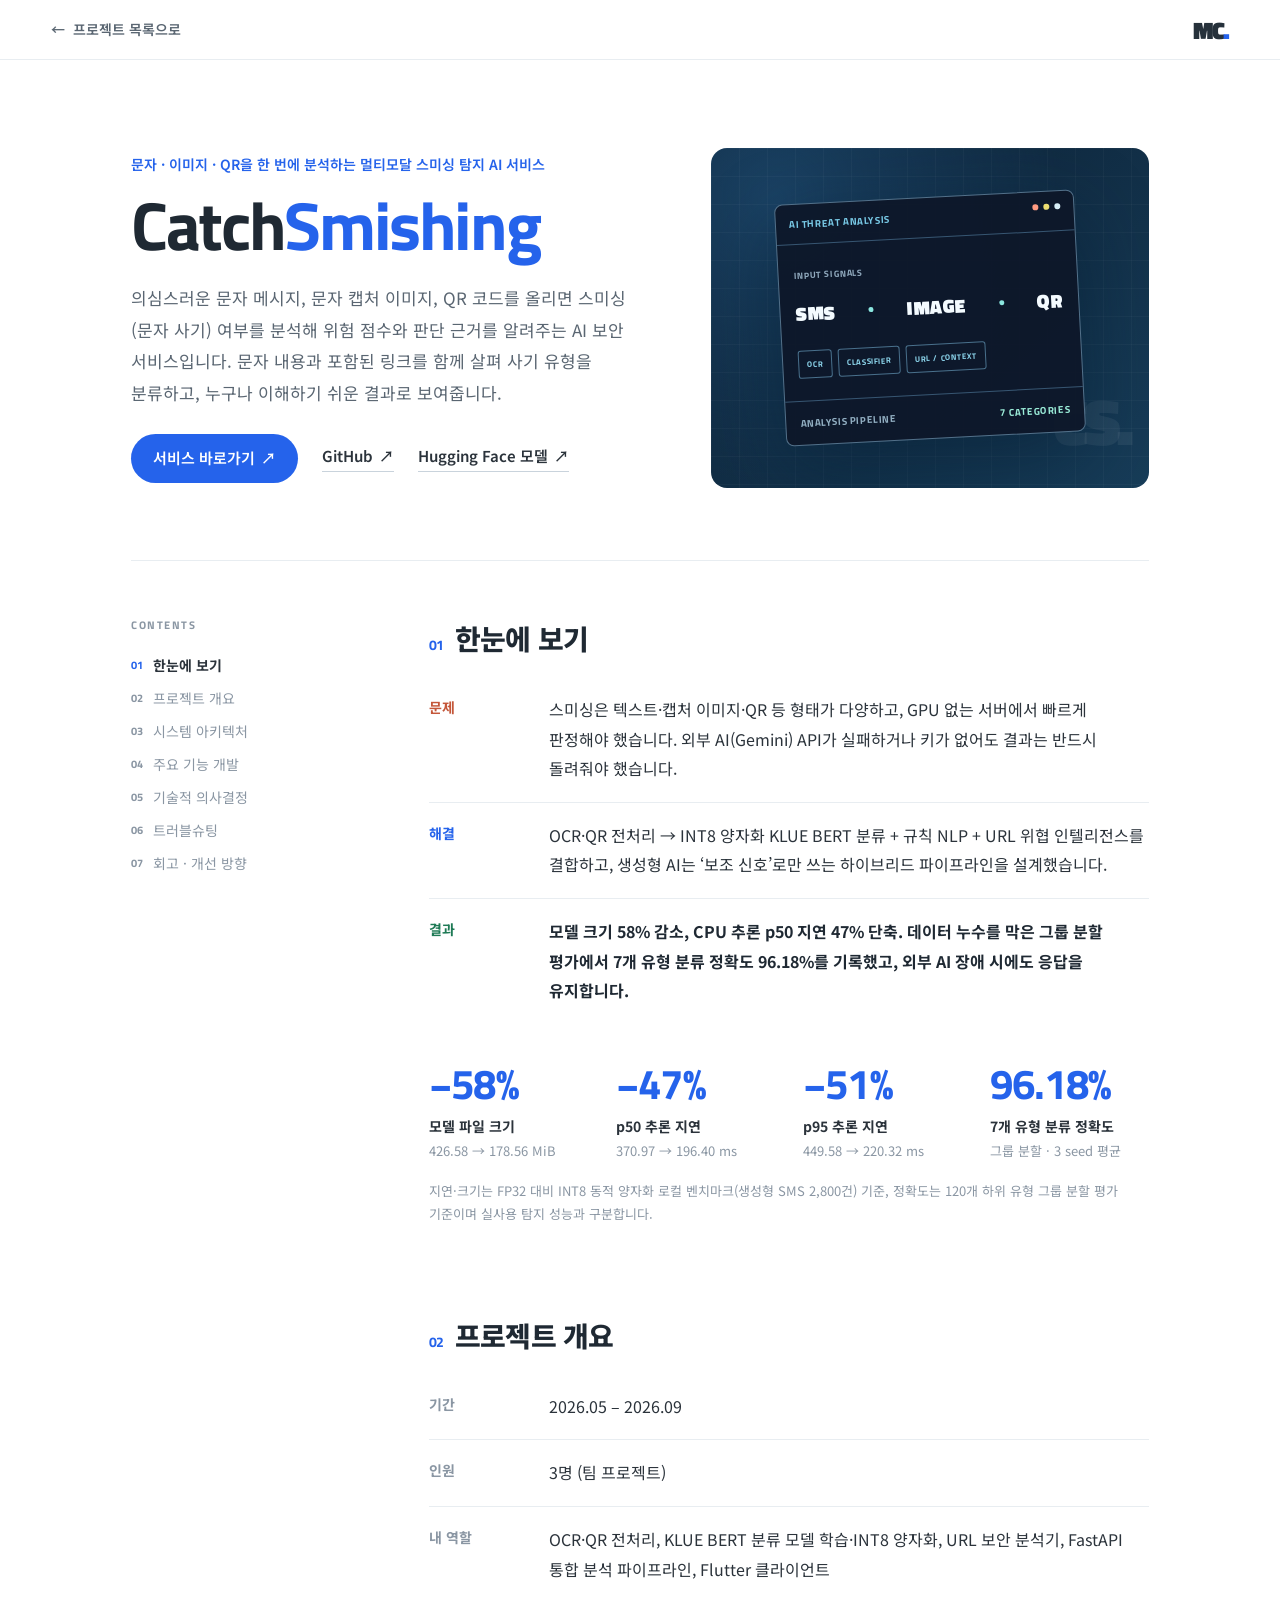
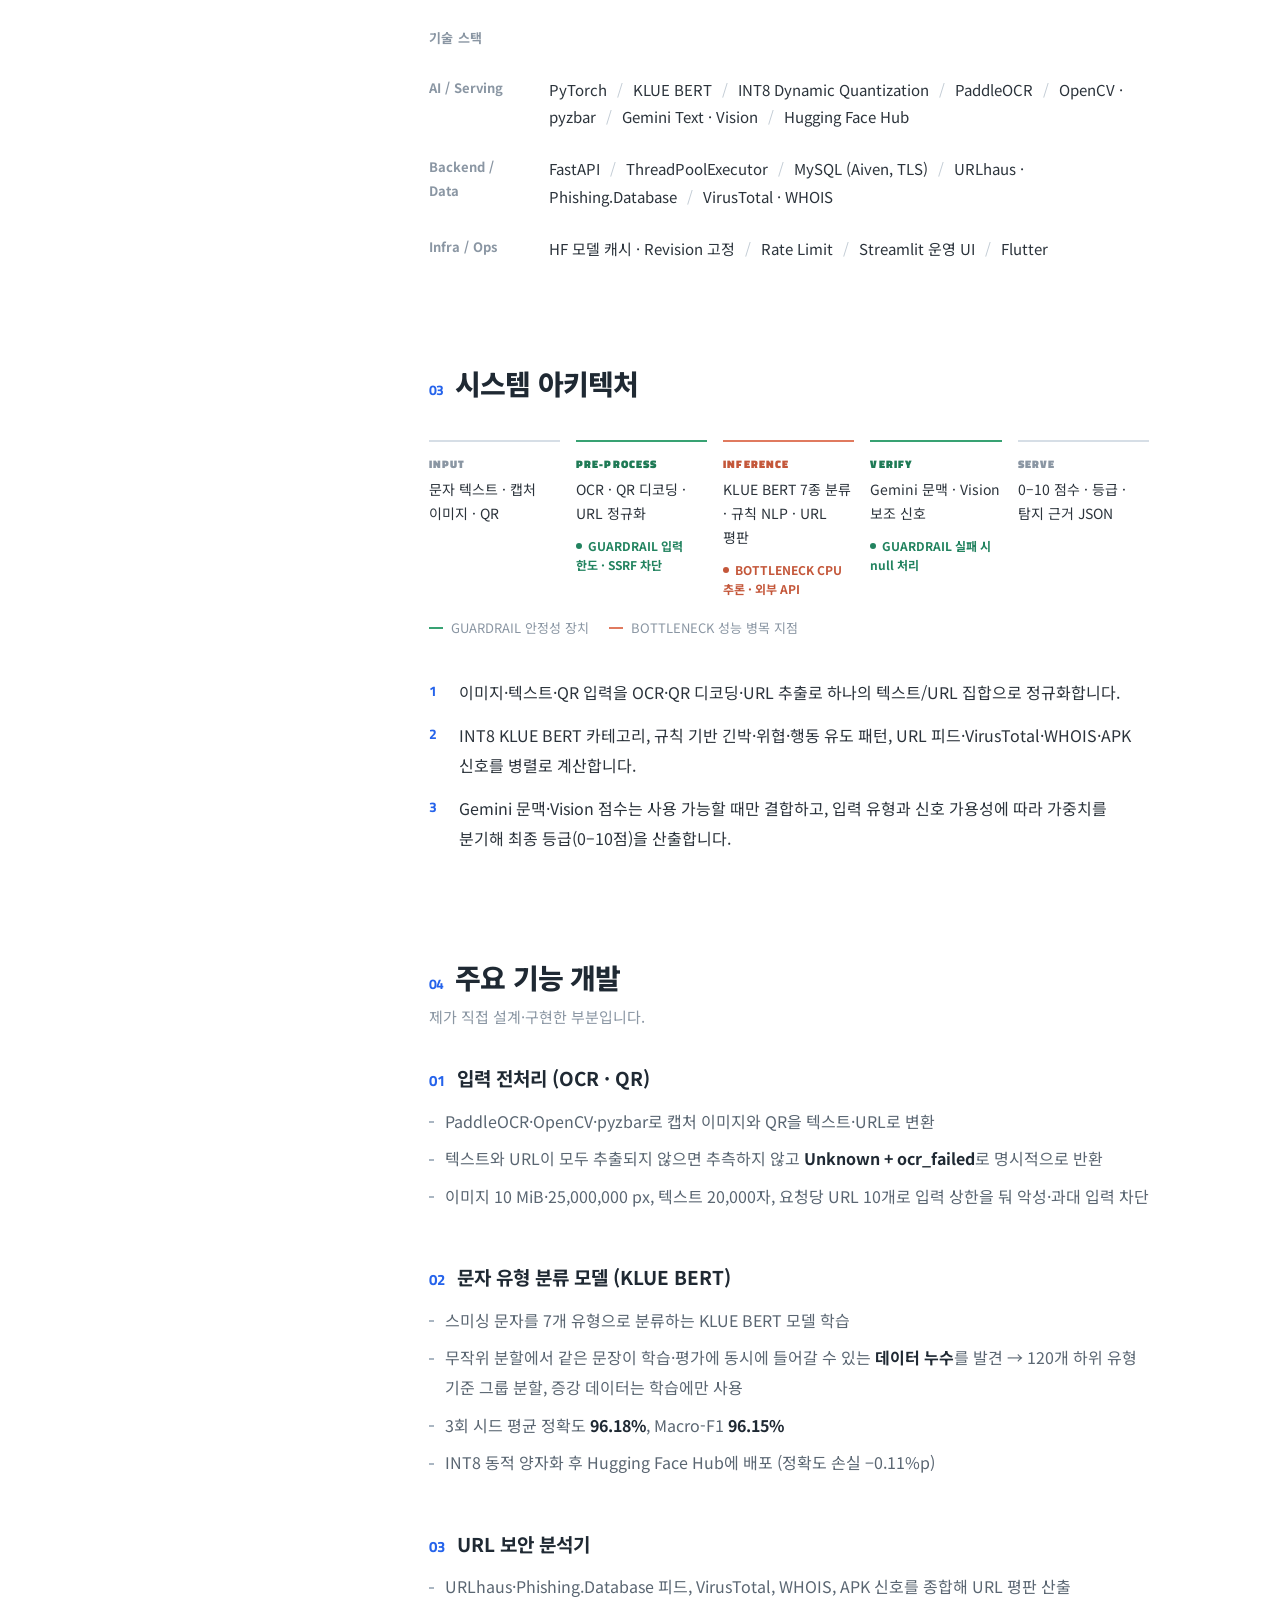
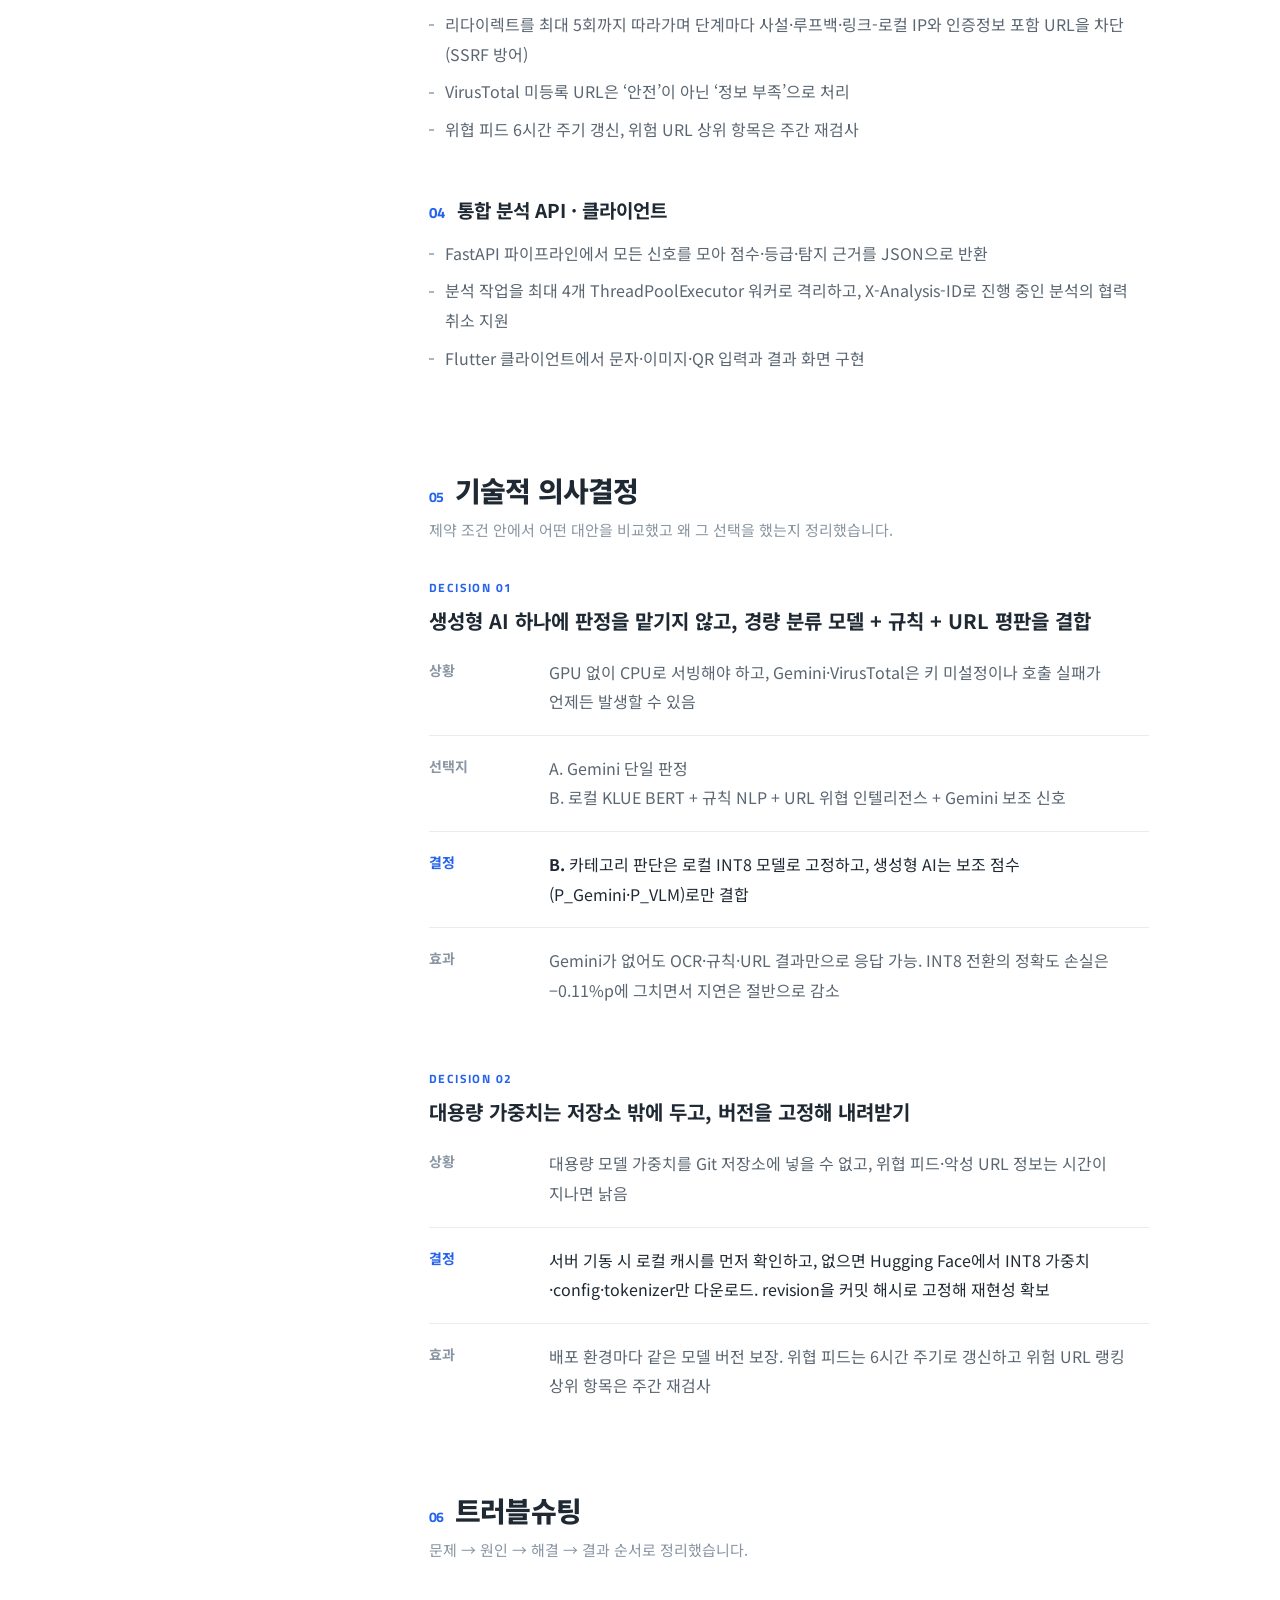
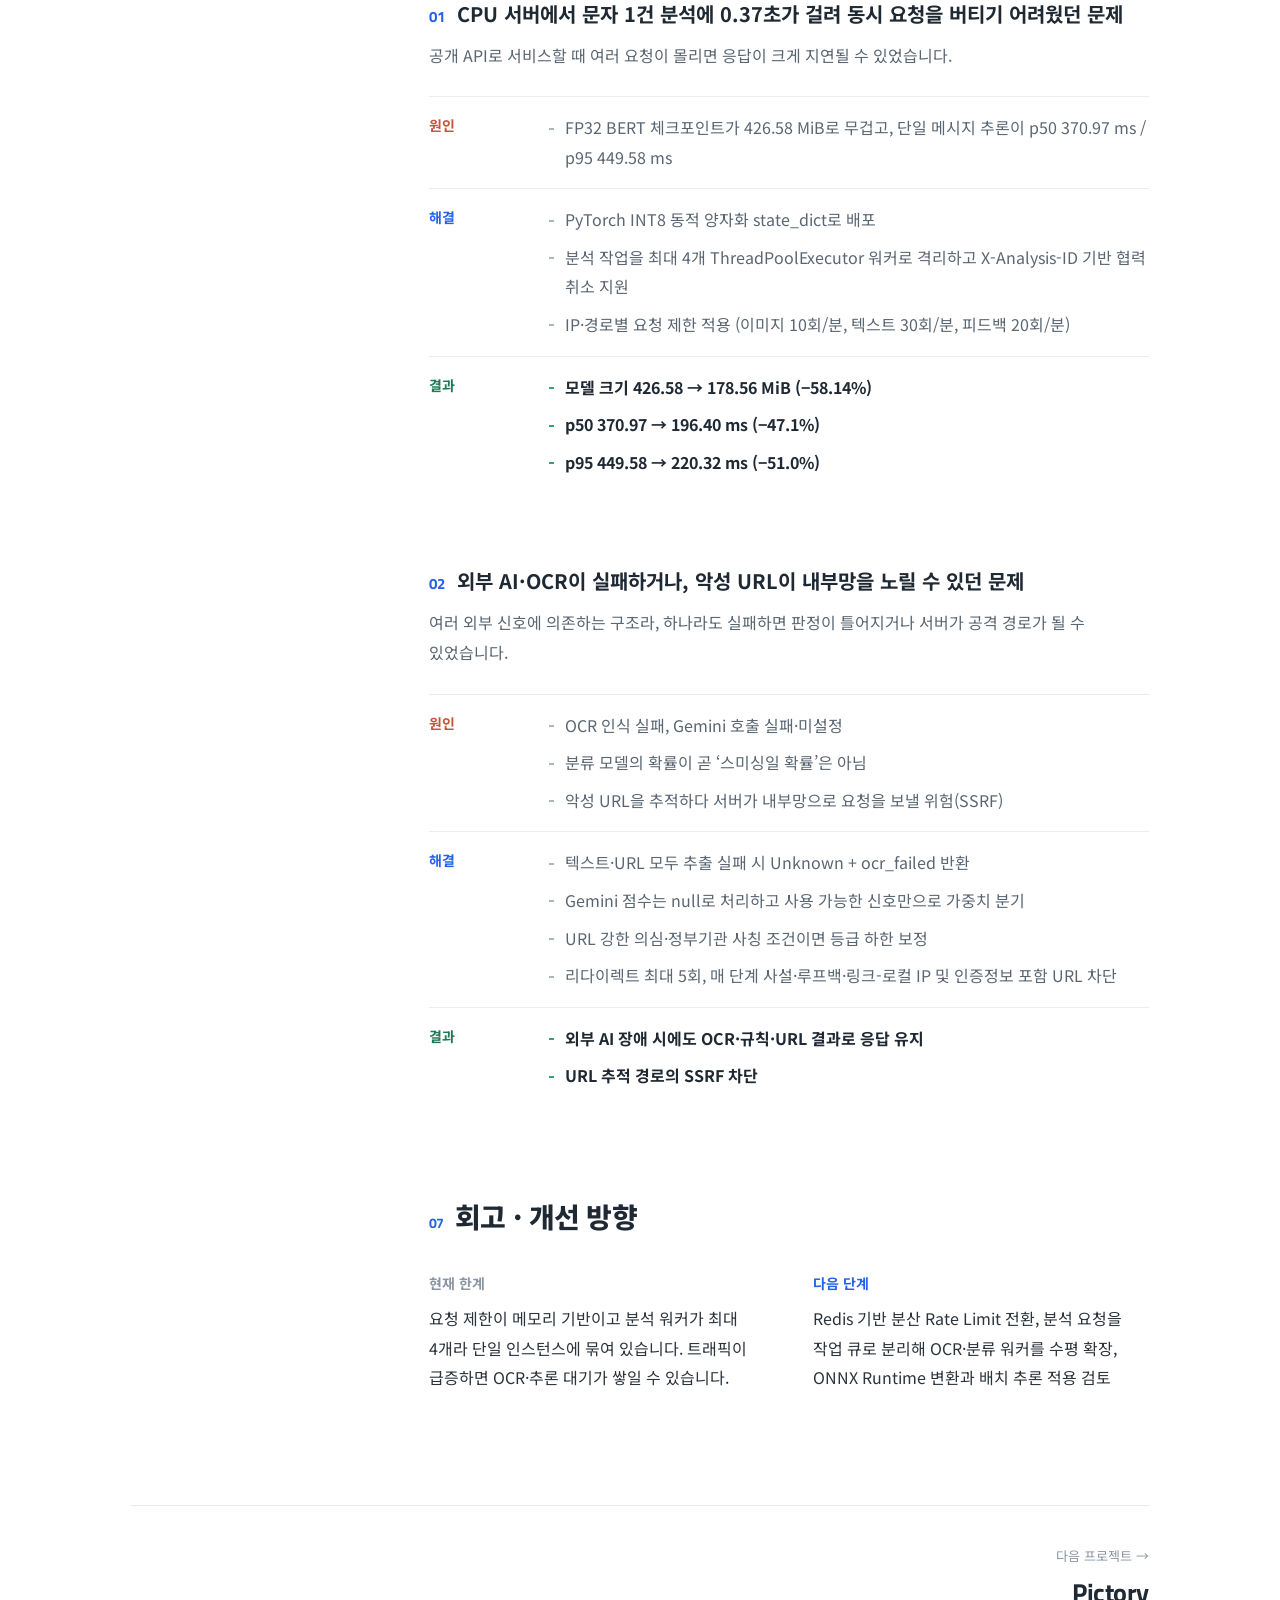
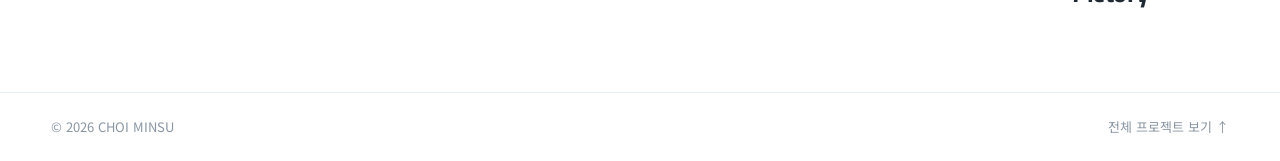
==== commit 2bc27b3d: "Simplify project UI: remove boxes, use typography and hairlines - Detail pages: label/value rows, op" ====
--- a/docs/projects/catchsmishing/index.html
+++ b/docs/projects/catchsmishing/index.html
@@ -13,9 +13,9 @@
   <link rel="preconnect" href="https://fonts.googleapis.com" />
   <link rel="preconnect" href="https://fonts.gstatic.com" crossorigin />
   <link href="https://fonts.googleapis.com/css2?family=Mulish:wght@400;500;600;700;800&family=Noto+Sans+KR:wght@400;500;600;700;800&family=Titillium+Web:wght@400;600;700;800&display=swap" rel="stylesheet" />
-  <link rel="stylesheet" href="../../styles.css?v=detail-20261125" />
-  <link rel="stylesheet" href="../../project.css?v=detail-20261125" />
-  <script defer src="../../project.js?v=detail-20261125"></script>
+  <link rel="stylesheet" href="../../styles.css?v=minimal-20261125" />
+  <link rel="stylesheet" href="../../project.css?v=minimal-20261125" />
+  <script defer src="../../project.js?v=minimal-20261125"></script>
 </head>
 <body class="pd-page">
   <div class="reading-progress" id="reading-progress" aria-hidden="true"></div>
--- a/docs/styles.css
+++ b/docs/styles.css
@@ -457,3 +457,24 @@
 .project-card{overflow:hidden}
 @media(max-width:1020px){.project-visual-link{order:-1}}
 @media(max-width:640px){.project-detail-btn{font-size:14px;padding:12px 18px}.section-note{font-size:14px}}
+/* ===== Projects list: box-free, typographic ===== */
+.section-projects .project-card{border:0;border-radius:0;box-shadow:none;background:none;overflow:visible;min-height:0;margin:0;padding:clamp(48px,6vw,72px) 0;border-top:1px solid #E8EDF1;gap:clamp(28px,4vw,56px);align-items:center}
+.section-projects .project-card:first-of-type{border-top:0;padding-top:8px}
+.section-projects .project-info{padding:0}
+.section-projects .project-visual{border-radius:16px;min-height:340px}
+.section-projects .project-visual-link{border-radius:16px;overflow:hidden}
+.section-projects .project-lead{font-size:16px;color:#5A6672}
+.section-projects .project-meta{font-size:14px;gap:6px}
+.section-projects .project-meta>div{grid-template-columns:48px 1fr}
+.section-projects .project-meta dt{font:700 13px/1.7 "Noto Sans KR",var(--body);letter-spacing:0;color:#8A96A3}
+.section-projects .project-meta dd{color:#2B333B}
+.section-projects .tech-chips{display:block;margin:0 0 26px;font-size:13.5px;line-height:1.8;color:#5A6672}
+.section-projects .tech-chips span{display:inline;padding:0;background:none;border-radius:0;font:inherit;color:inherit}
+.section-projects .tech-chips span+span::before{content:"/";margin:0 9px;color:#C3CCD5}
+.section-projects .project-award{padding:0;background:none;font-size:14px;color:#A86A00}
+.section-projects .project-links{gap:20px}
+.section-projects .project-links a{font:600 14px "Noto Sans KR",var(--body);letter-spacing:0;color:#2B333B;border-bottom-color:#C9D3DC;padding-bottom:3px}
+.section-projects .project-links a:hover{color:var(--primary);border-bottom-color:var(--primary)}
+.section-projects .project-detail-btn{box-shadow:none}
+@media(max-width:1020px){.section-projects .project-card{padding:48px 0}.section-projects .project-visual{min-height:260px}}
+@media(max-width:640px){.section-projects .project-card{padding:40px 0;margin:0}.section-projects .project-visual{min-height:220px}.section-projects .project-lead{font-size:15px}}
--- a/docs/project.css
+++ b/docs/project.css
@@ -1,167 +1,164 @@
-/* ===== Project detail pages ===== */
-.pd-page{--sidebar:0px;background:#fff;font-family:"Noto Sans KR",var(--body);color:#2B333B}
+/* ===== Project detail pages — typographic, box-free ===== */
+.pd-page{--sidebar:0px;--pd-text:#2B333B;--pd-sub:#5A6672;--pd-mute:#8A96A3;--pd-rule:#E8EDF1;background:#fff;font-family:"Noto Sans KR",var(--body);color:var(--pd-text)}
 .pd-page .reading-progress{left:0;z-index:60}
 
 /* Top bar */
-.pd-topbar{position:sticky;top:0;z-index:50;display:flex;align-items:center;justify-content:space-between;height:64px;padding:0 clamp(20px,4vw,56px);background:rgba(255,255,255,.92);backdrop-filter:blur(10px);border-bottom:1px solid var(--line)}
-.pd-back{display:inline-flex;align-items:center;gap:8px;font-size:14px;font-weight:700;color:#3E4A55;padding:8px 14px 8px 10px;border-radius:999px;transition:background .18s,color .18s}
-.pd-back:hover{background:var(--primary-soft);color:var(--primary)}
-.pd-back span{font-size:16px}
-.pd-brand{font:800 26px var(--display);letter-spacing:-.07em;color:#26313B}
+.pd-topbar{position:sticky;top:0;z-index:50;display:flex;align-items:center;justify-content:space-between;height:60px;padding:0 clamp(20px,4vw,56px);background:rgba(255,255,255,.9);backdrop-filter:blur(10px);border-bottom:1px solid var(--pd-rule)}
+.pd-back{display:inline-flex;align-items:center;gap:8px;font-size:14px;font-weight:600;color:var(--pd-sub);transition:color .18s}
+.pd-back:hover{color:var(--primary)}
+.pd-brand{font:800 24px var(--display);letter-spacing:-.07em;color:#26313B}
 .pd-brand span{color:var(--primary)}
 
-.pd-main{max-width:1180px;margin:0 auto;padding:0 clamp(20px,4vw,56px)}
+.pd-main{max-width:1120px;margin:0 auto;padding:0 clamp(20px,4vw,56px)}
 
 /* Hero */
-.pd-hero{display:grid;grid-template-columns:minmax(0,1.1fr) minmax(300px,.9fr);gap:clamp(28px,4vw,56px);align-items:center;padding:clamp(40px,6vw,72px) 0 clamp(40px,5vw,60px);border-bottom:1px solid var(--line)}
-.pd-tagline{margin:0 0 14px;font-size:14px;font-weight:700;color:var(--primary);line-height:1.6;word-break:keep-all}
-.pd-hero h1{margin:0 0 20px;font:700 clamp(44px,5.6vw,72px)/1.04 var(--display);letter-spacing:-.035em;color:#26313B}
+.pd-hero{display:grid;grid-template-columns:minmax(0,1fr) minmax(300px,.85fr);gap:clamp(32px,5vw,72px);align-items:center;padding:clamp(48px,7vw,88px) 0 clamp(48px,6vw,72px)}
+.pd-tagline{margin:0 0 14px;font-size:14px;font-weight:600;color:var(--primary);line-height:1.6;word-break:keep-all}
+.pd-hero h1{margin:0 0 22px;font:700 clamp(44px,5.6vw,68px)/1.04 var(--display);letter-spacing:-.035em;color:#1F2933}
 .pd-hero h1 span{color:var(--primary)}
-.pd-desc{margin:0 0 22px;font-size:16.5px;line-height:1.85;color:#45525E;word-break:keep-all}
-.pd-award{display:inline-flex;align-items:center;gap:8px;margin:0 0 22px;padding:8px 14px;border-radius:999px;background:#FFF7DB;color:#8A5A00;font-size:13px;font-weight:800}
-.pd-cta{display:flex;flex-wrap:wrap;gap:10px}
-.pd-btn{display:inline-flex;align-items:center;gap:8px;padding:12px 18px;border-radius:8px;border:1px solid #CFDAE6;background:#fff;color:#2B3A48;font-size:14px;font-weight:700;transition:border-color .18s,color .18s,transform .18s,background .18s}
-.pd-btn:hover{border-color:var(--primary);color:var(--primary);transform:translateY(-1px)}
-.pd-btn-primary{background:var(--primary);border-color:var(--primary);color:#fff}
-.pd-btn-primary:hover{background:var(--primary-dark);border-color:var(--primary-dark);color:#fff}
-.pd-hero-visual .project-visual{min-height:360px;border-radius:14px;box-shadow:0 18px 50px rgba(14,53,81,.14)}
+.pd-desc{margin:0 0 26px;font-size:17px;line-height:1.85;color:var(--pd-sub);word-break:keep-all}
+.pd-award{margin:0 0 24px;font-size:14px;font-weight:700;color:#A86A00}
+.pd-cta{display:flex;flex-wrap:wrap;align-items:center;gap:8px 24px}
+.pd-btn{display:inline-flex;align-items:center;gap:6px;font-size:15px;font-weight:600;color:var(--pd-text);border-bottom:1px solid #C9D3DC;padding-bottom:3px;transition:color .18s,border-color .18s}
+.pd-btn:hover{color:var(--primary);border-color:var(--primary)}
+.pd-btn-primary{padding:13px 22px;border:0;border-radius:999px;background:var(--primary);color:#fff}
+.pd-btn-primary:hover{background:var(--primary-dark);color:#fff}
+.pd-hero-visual .project-visual{min-height:340px;border-radius:16px}
 
 /* Layout + TOC */
-.pd-layout{display:grid;grid-template-columns:200px minmax(0,1fr);gap:clamp(32px,5vw,64px);padding:clamp(36px,5vw,56px) 0 20px}
-.pd-toc{position:sticky;top:96px;align-self:start}
-.pd-toc p{margin:0 0 14px;font:800 11px var(--display);letter-spacing:.14em;color:#8E9CAA}
-.pd-toc ol{list-style:none;margin:0;padding:0;border-left:2px solid #E6EDF3}
-.pd-toc a{display:flex;gap:10px;margin-left:-2px;padding:8px 0 8px 14px;border-left:2px solid transparent;font-size:13.5px;font-weight:600;color:#6B7A88;line-height:1.45;transition:color .15s,border-color .15s}
-.pd-toc a b{font:800 11px/1.9 var(--display);color:#A9B6C2}
-.pd-toc a:hover{color:var(--primary)}
-.pd-toc a.active{color:var(--primary);border-left-color:var(--primary);font-weight:800}
+.pd-layout{display:grid;grid-template-columns:180px minmax(0,720px);justify-content:space-between;gap:56px;padding:56px 0 24px;border-top:1px solid var(--pd-rule)}
+.pd-toc{position:sticky;top:100px;align-self:start}
+.pd-toc p{margin:0 0 16px;font:700 11px var(--display);letter-spacing:.14em;color:var(--pd-mute)}
+.pd-toc ol{list-style:none;margin:0;padding:0}
+.pd-toc a{display:flex;gap:10px;padding:6px 0;font-size:14px;color:var(--pd-mute);line-height:1.5;transition:color .15s}
+.pd-toc a b{font:700 11px/1.9 var(--display)}
+.pd-toc a:hover,.pd-toc a.active{color:var(--pd-text)}
+.pd-toc a.active{font-weight:700}
 .pd-toc a.active b{color:var(--primary)}
 
 /* Sections */
-.pd-section{padding:0 0 64px;scroll-margin-top:88px}
-.pd-section+.pd-section{padding-top:8px}
-.pd-section>h2{display:flex;align-items:baseline;gap:14px;margin:0 0 10px;font-size:clamp(24px,2.6vw,30px);font-weight:800;letter-spacing:-.03em;color:#1F2933}
-.pd-section>h2 span{font:800 15px var(--display);color:var(--primary);letter-spacing:.02em}
-.pd-sec-lead{margin:0 0 24px;font-size:14.5px;color:#7A8896}
-.pd-section>h2+:not(.pd-sec-lead){margin-top:24px}
-.pd-subtitle{margin:30px 0 14px;font-size:16px;font-weight:800;color:#2B333B}
-.pd-num{display:inline-flex;align-items:center;justify-content:center;min-width:30px;height:24px;margin-right:10px;padding:0 6px;border-radius:6px;background:var(--primary-soft);color:var(--primary);font:800 12px var(--display);vertical-align:2px}
-.pd-note{margin:12px 0 0;font-size:12.5px;line-height:1.7;color:#8A9BAA;word-break:keep-all}
+.pd-section{padding:0 0 88px;scroll-margin-top:90px}
+.pd-section>h2{display:flex;align-items:baseline;gap:12px;margin:0 0 8px;font-size:clamp(24px,2.5vw,28px);font-weight:800;letter-spacing:-.03em;color:#1F2933}
+.pd-section>h2 span{font:700 14px var(--display);color:var(--primary)}
+.pd-sec-lead{margin:0;font-size:15px;color:var(--pd-mute)}
+.pd-section>h2+*,.pd-sec-lead+*{margin-top:36px}
+.pd-section>h2+.pd-sec-lead{margin-top:0}
+.pd-subtitle{margin:44px 0 16px;font-size:13px;font-weight:700;letter-spacing:.02em;color:var(--pd-mute)}
+.pd-num{margin-right:12px;font:700 15px var(--display);color:var(--primary)}
+.pd-note{margin:20px 0 0;font-size:13px;line-height:1.75;color:var(--pd-mute);word-break:keep-all}
+.pd-page ul{margin:0;padding:0;list-style:none}
+.pd-page li{word-break:keep-all}
+
+/* Shared label/value rows */
+.pd-tldr,.pd-info,.pd-kv{margin:0}
+.pd-tldr-row,.pd-info>div,.pd-kv-row{display:grid;grid-template-columns:96px 1fr;gap:24px;padding:18px 0;border-bottom:1px solid var(--pd-rule)}
+.pd-tldr-row:first-child,.pd-info>div:first-child,.pd-kv-row:first-child{padding-top:0}
+.pd-tldr-row:last-child,.pd-info>div:last-child,.pd-kv-row:last-child{border-bottom:0;padding-bottom:0}
+.pd-tldr dt,.pd-info dt,.pd-kv dt{font-size:14px;font-weight:700;color:var(--pd-mute);line-height:1.85}
+.pd-tldr dd,.pd-info dd,.pd-kv dd{margin:0;font-size:16px;line-height:1.85;color:var(--pd-text);word-break:keep-all}
 
 /* TL;DR */
-.pd-tldr{margin:0;border:1px solid #DFE8F0;border-radius:12px;overflow:hidden}
-.pd-tldr-row{display:grid;grid-template-columns:88px 1fr;gap:18px;padding:18px 22px;align-items:baseline}
-.pd-tldr-row+.pd-tldr-row{border-top:1px solid #EEF2F6}
-.pd-tldr dt{font-size:13px;font-weight:800;padding:4px 0;text-align:center;border-radius:6px}
-.pd-tldr dd{margin:0;font-size:15.5px;line-height:1.8;color:#34404B;word-break:keep-all}
-.pd-tldr .is-problem dt{background:#FFF1EC;color:#C4573A}
-.pd-tldr .is-solution dt{background:var(--primary-soft);color:var(--primary)}
-.pd-tldr .is-result dt{background:#EAF8F1;color:#1E7A55}
-.pd-tldr .is-result{background:#FBFEFC}
-.pd-tldr .is-result dd{font-weight:600;color:#1F2933}
-.pd-metrics{display:grid;grid-template-columns:repeat(auto-fit,minmax(170px,1fr));gap:12px;margin-top:16px}
-.pd-metric{padding:20px 20px 18px;border:1px solid #DFE8F0;border-radius:12px;background:#FAFCFE}
-.pd-metric strong{display:block;font:800 clamp(28px,3vw,36px)/1.1 var(--display);letter-spacing:-.04em;color:var(--primary)}
-.pd-metric span{display:block;margin-top:8px;font-size:14px;font-weight:700;color:#2B333B;word-break:keep-all}
-.pd-metric small{display:block;margin-top:4px;font-size:12.5px;color:#7A8896;word-break:keep-all}
+.pd-tldr .is-problem dt{color:#C4573A}
+.pd-tldr .is-solution dt{color:var(--primary)}
+.pd-tldr .is-result dt{color:#1E7A55}
+.pd-tldr .is-result dd{font-weight:700;color:#1F2933}
+.pd-metrics{display:grid;grid-template-columns:repeat(auto-fit,minmax(140px,1fr));gap:32px 28px;margin-top:56px}
+.pd-metric strong{display:block;font:700 clamp(32px,3.4vw,42px)/1 var(--display);letter-spacing:-.04em;color:var(--primary)}
+.pd-metric span{display:block;margin-top:12px;font-size:14px;font-weight:700;color:var(--pd-text);word-break:keep-all}
+.pd-metric small{display:block;margin-top:4px;font-size:13px;color:var(--pd-mute);word-break:keep-all}
 
-/* Overview */
-.pd-info{display:grid;grid-template-columns:1fr 1fr;gap:12px;margin:0}
-.pd-info>div{padding:16px 20px;border:1px solid #DFE8F0;border-radius:12px}
-.pd-info .is-wide{grid-column:1/-1}
-.pd-info dt{font-size:12.5px;font-weight:800;color:var(--primary);margin-bottom:6px}
-.pd-info dd{margin:0;font-size:15px;line-height:1.75;color:#34404B;word-break:keep-all}
-.pd-page .stack-groups{max-width:none;margin:0;padding:18px 20px;border:1px solid #DFE8F0;border-radius:12px;background:#FAFCFE}
-.pd-page .tech-chips span{font-size:11.5px;padding:7px 11px;background:#fff;border:1px solid #DCE6EF}
-.pd-page .stack-label{font-size:11px}
+/* Overview + stack (chips → plain text) */
+.pd-page .stack-groups{max-width:none;margin:0;padding:0;display:block}
+.pd-page .stack-row{display:grid;grid-template-columns:96px 1fr;gap:24px;padding:12px 0}
+.pd-page .stack-label{font:700 13px/1.85 "Noto Sans KR",var(--body);letter-spacing:0;color:var(--pd-mute);white-space:normal}
+.pd-page .tech-chips{display:block;margin:0;font-size:15px;line-height:1.85;color:var(--pd-text)}
+.pd-page .tech-chips span{display:inline;padding:0;background:none;border:0;border-radius:0;font:inherit;color:inherit}
+.pd-page .tech-chips span+span::before{content:"/";margin:0 10px;color:#C3CCD5;font-weight:400}
 
-/* Architecture */
-.pd-flow{padding:22px;border:1px solid #DFE8F0;border-radius:12px;background:#FAFCFE}
-.pd-page .flow{gap:24px}
-.pd-page .flow li{font-size:13px;padding:14px 14px 15px}
-.pd-page .flow li>span{font-size:10.5px}
-.pd-page .flow li em{font-size:10px}
-.pd-legend{display:flex;flex-wrap:wrap;gap:16px;margin:12px 2px 0;font:800 11px var(--display);letter-spacing:.04em}
-.pd-legend span::before{content:"";display:inline-block;width:10px;height:10px;margin-right:6px;border-radius:3px;vertical-align:-1px}
-.pd-legend .is-guard{color:#22835F}.pd-legend .is-guard::before{background:#F5FCF9;border:1px solid #A9DCC9}
-.pd-legend .is-bottleneck{color:#C4573A}.pd-legend .is-bottleneck::before{background:#FFF8F5;border:1px solid #F2B8A6}
-.pd-points{margin:22px 0 0;padding:0;list-style:none;counter-reset:pt}
-.pd-points li{position:relative;padding:0 0 0 34px;margin-bottom:12px;font-size:15px;line-height:1.8;color:#34404B;word-break:keep-all;counter-increment:pt}
-.pd-points li::before{content:counter(pt);position:absolute;left:0;top:3px;width:22px;height:22px;border-radius:50%;background:#26313B;color:#fff;font:800 11px/22px var(--display);text-align:center}
+/* Architecture — stepper with top rules instead of boxes */
+.pd-flow{margin-top:36px}
+.pd-page .flow{grid-template-columns:repeat(5,minmax(0,1fr));gap:16px}
+.pd-page .flow li{border:0;border-top:2px solid #D6DEE6;border-radius:0;background:none;padding:14px 0 0;font-size:14px;line-height:1.7;color:var(--pd-text)}
+.pd-page .flow li+li::before{display:none}
+.pd-page .flow li>span{font-size:11px;margin-bottom:6px;color:var(--pd-mute)}
+.pd-page .flow li em{margin-top:10px;font:700 12px/1.6 "Noto Sans KR",var(--body);letter-spacing:0}
+.pd-page .flow li em::before{content:"";display:inline-block;width:6px;height:6px;margin-right:6px;border-radius:50%;background:currentColor;vertical-align:2px}
+.pd-page .flow li.is-guard{border-top-color:#38A273;background:none}
+.pd-page .flow li.is-bottleneck{border-top-color:#E07A5F;background:none}
+.pd-page .flow li.is-guard>span{color:#1E7A55}
+.pd-page .flow li.is-bottleneck>span{color:#C4573A}
+.pd-legend{display:flex;flex-wrap:wrap;gap:20px;margin:20px 0 0;font-size:13px;color:var(--pd-mute)}
+.pd-legend span::before{content:"";display:inline-block;width:14px;height:2px;margin-right:8px;vertical-align:4px}
+.pd-legend .is-guard::before{background:#38A273}
+.pd-legend .is-bottleneck::before{background:#E07A5F}
+.pd-points{margin-top:40px!important;counter-reset:pt}
+.pd-points li{position:relative;padding-left:30px;margin-bottom:14px;font-size:16px;line-height:1.85;color:var(--pd-text);counter-increment:pt}
+.pd-points li::before{content:counter(pt);position:absolute;left:0;top:0;font:700 14px/1.85 var(--display);color:var(--primary)}
+
+/* Bullets */
+.pd-feature li,.pd-step li{position:relative;padding-left:16px;margin-bottom:8px;font-size:16px;line-height:1.85;color:var(--pd-sub)}
+.pd-feature li::before,.pd-step li::before{content:"";position:absolute;left:0;top:.9em;width:5px;height:2px;background:#AAB6C2}
+.pd-feature b,.pd-kv b{color:#1F2933;font-weight:700}
 
 /* Features */
-.pd-features{display:grid;grid-template-columns:1fr 1fr;gap:14px}
-.pd-feature{padding:22px 22px 18px;border:1px solid #DFE8F0;border-radius:12px;background:#fff}
-.pd-feature h3{margin:0 0 12px;font-size:17px;font-weight:800;line-height:1.5;color:#1F2933;word-break:keep-all}
-.pd-feature ul,.pd-step ul{margin:0;padding:0;list-style:none}
-.pd-feature li,.pd-step li{position:relative;padding-left:16px;margin-bottom:8px;font-size:14.5px;line-height:1.75;color:#45525E;word-break:keep-all}
-.pd-feature li::before,.pd-step li::before{content:"";position:absolute;left:2px;top:.78em;width:5px;height:5px;border-radius:50%;background:#9DB3C7}
-.pd-feature b,.pd-kv b{color:#1F2933;font-weight:800}
+.pd-features{display:grid;gap:44px}
+.pd-feature h3{margin:0 0 14px;font-size:19px;font-weight:700;line-height:1.5;color:#1F2933;word-break:keep-all}
 
 /* Decisions */
-.pd-decision{padding:24px;border:1px solid #DFE8F0;border-radius:12px}
-.pd-decision+.pd-decision{margin-top:14px}
-.pd-kicker{margin:0 0 6px;font:800 11px var(--display);letter-spacing:.14em;color:var(--primary)}
-.pd-decision h3{margin:0 0 16px;font-size:18px;font-weight:800;line-height:1.55;color:#1F2933;word-break:keep-all}
-.pd-kv{margin:0;display:grid;gap:0;border-top:1px solid #EEF2F6}
-.pd-kv-row{display:grid;grid-template-columns:76px 1fr;gap:16px;padding:12px 0;border-bottom:1px solid #EEF2F6}
-.pd-kv dt{font-size:13px;font-weight:800;color:#7A8896;padding-top:2px}
-.pd-kv dd{margin:0;font-size:14.5px;line-height:1.8;color:#45525E;word-break:keep-all}
+.pd-decision+.pd-decision{margin-top:64px}
+.pd-kicker{margin:0 0 8px;font:700 12px var(--display);letter-spacing:.12em;color:var(--primary)}
+.pd-decision h3{margin:0 0 22px;font-size:20px;font-weight:700;line-height:1.55;color:#1F2933;word-break:keep-all}
+.pd-kv dd{color:var(--pd-sub)}
 .pd-kv .is-choice dt{color:var(--primary)}
 .pd-kv .is-choice dd{color:#1F2933}
-.pd-kv-row:last-child{border-bottom:0;padding-bottom:0}
 
 /* Troubleshooting */
-.pd-issue{padding:26px 24px;border:1px solid #DFE8F0;border-radius:12px}
-.pd-issue+.pd-issue{margin-top:16px}
-.pd-issue h3{margin:0 0 10px;font-size:18.5px;font-weight:800;line-height:1.55;color:#1F2933;word-break:keep-all}
-.pd-issue-lead{margin:0 0 18px;font-size:15px;line-height:1.8;color:#5A6774;word-break:keep-all}
-.pd-steps{display:grid;gap:10px}
-.pd-step{display:grid;grid-template-columns:64px 1fr;gap:14px;padding:14px 16px 8px;border-radius:10px;background:#F7F9FB}
-.pd-step h4{margin:0;font-size:13px;font-weight:800;padding-top:2px}
+.pd-issue+.pd-issue{margin-top:72px}
+.pd-issue h3{margin:0 0 12px;font-size:20px;font-weight:700;line-height:1.55;color:#1F2933;word-break:keep-all}
+.pd-issue-lead{margin:0 0 26px;font-size:16px;line-height:1.85;color:var(--pd-sub);word-break:keep-all}
+.pd-step{display:grid;grid-template-columns:96px 1fr;gap:24px;padding:16px 0;border-top:1px solid var(--pd-rule)}
+.pd-step h4{margin:0;font-size:14px;font-weight:700;line-height:1.85}
+.pd-step li:last-child{margin-bottom:0}
 .pd-step.is-cause h4{color:#C4573A}
 .pd-step.is-fix h4{color:var(--primary)}
-.pd-step.is-result{background:#EEF9F3}
 .pd-step.is-result h4{color:#1E7A55}
-.pd-step.is-result li{font-weight:700;color:#1D5E43}
+.pd-step.is-result li{font-weight:700;color:#1F2933}
 .pd-step.is-result li::before{background:#38A273}
 
 /* Retro */
-.pd-retro{display:grid;grid-template-columns:1fr 1fr;gap:14px}
-.pd-retro>div{padding:22px;border:1px solid #DFE8F0;border-radius:12px}
-.pd-retro>div+div{background:var(--primary-soft);border-color:#CFE0FB}
-.pd-retro h3{margin:0 0 10px;font-size:16px;font-weight:800;color:#1F2933}
-.pd-retro p{margin:0;font-size:14.5px;line-height:1.85;color:#45525E;word-break:keep-all}
+.pd-retro{display:grid;grid-template-columns:1fr 1fr;gap:48px}
+.pd-retro h3{margin:0 0 10px;font-size:14px;font-weight:700;color:var(--pd-mute)}
+.pd-retro>div+div h3{color:var(--primary)}
+.pd-retro p{margin:0;font-size:16px;line-height:1.85;color:var(--pd-text);word-break:keep-all}
 
 /* Pager / footer */
-.pd-pager{display:grid;grid-template-columns:1fr 1fr;gap:14px;padding:28px 0 64px;border-top:1px solid var(--line)}
-.pd-pager-link{display:flex;flex-direction:column;gap:6px;padding:20px 22px;border:1px solid #DFE8F0;border-radius:12px;transition:border-color .18s,transform .18s}
-.pd-pager-link:hover{border-color:var(--primary);transform:translateY(-2px)}
-.pd-pager-link small{font-size:12.5px;font-weight:700;color:#8A9BAA}
-.pd-pager-link b{font:700 22px var(--display);letter-spacing:-.02em;color:#1F2933}
+.pd-pager{display:grid;grid-template-columns:1fr 1fr;gap:24px;padding:40px 0 80px;border-top:1px solid var(--pd-rule)}
+.pd-pager-link{display:flex;flex-direction:column;gap:8px}
+.pd-pager-link small{font-size:13px;color:var(--pd-mute)}
+.pd-pager-link b{font:700 26px var(--display);letter-spacing:-.02em;color:#1F2933;transition:color .18s}
+.pd-pager-link:hover b{color:var(--primary)}
 .pd-pager-link.is-next{text-align:right;grid-column:2}
-.pd-footer{display:flex;justify-content:space-between;gap:12px;padding:22px clamp(20px,4vw,56px);background:#0D2033;color:#A9BDCD;font:700 12px var(--display);letter-spacing:.06em}
-.pd-footer a:hover{color:var(--accent)}
+.pd-footer{display:flex;justify-content:space-between;gap:12px;padding:24px clamp(20px,4vw,56px);border-top:1px solid var(--pd-rule);color:var(--pd-mute);font-size:13px}
+.pd-footer a:hover{color:var(--primary)}
 
 @media(max-width:1020px){
   .pd-hero{grid-template-columns:1fr}
   .pd-hero-visual{order:-1}
-  .pd-layout{grid-template-columns:1fr}
-  .pd-toc{position:static;padding:16px 18px;border:1px solid #DFE8F0;border-radius:12px;background:#FAFCFE}
-  .pd-toc ol{display:flex;flex-wrap:wrap;gap:4px 14px;border:0}
-  .pd-toc a{padding:4px 0;border:0;margin:0}
+  .pd-layout{grid-template-columns:1fr;gap:40px}
+  .pd-toc{position:static}
+  .pd-toc ol{display:flex;flex-wrap:wrap;gap:2px 20px}
+  .pd-page .flow{grid-template-columns:1fr;gap:20px}
 }
 @media(max-width:700px){
-  .pd-topbar{height:58px}
-  .pd-hero-visual .project-visual{min-height:250px}
-  .pd-desc{font-size:15px}
-  .pd-tldr-row{grid-template-columns:1fr;gap:8px;padding:16px}
-  .pd-tldr dt{justify-self:start;padding:3px 10px}
-  .pd-tldr dd{font-size:14.5px}
-  .pd-info,.pd-features,.pd-retro{grid-template-columns:1fr}
-  .pd-kv-row,.pd-step{grid-template-columns:1fr;gap:4px}
-  .pd-decision,.pd-issue{padding:20px 18px}
-  .pd-flow{padding:16px}
+  .pd-topbar{height:56px}
+  .pd-hero{padding-top:28px}
+  .pd-hero-visual .project-visual{min-height:240px}
+  .pd-desc{font-size:16px}
+  .pd-section{padding-bottom:72px}
+  .pd-tldr-row,.pd-info>div,.pd-kv-row,.pd-step,.pd-page .stack-row{grid-template-columns:1fr;gap:4px}
+  .pd-tldr dd,.pd-info dd,.pd-kv dd,.pd-points li,.pd-feature li,.pd-step li,.pd-issue-lead,.pd-retro p{font-size:15px}
+  .pd-metrics{grid-template-columns:1fr 1fr;gap:28px 20px}
+  .pd-retro{grid-template-columns:1fr;gap:32px}
   .pd-pager{grid-template-columns:1fr}
   .pd-pager-link.is-next{grid-column:1}
   .pd-footer{flex-direction:column}
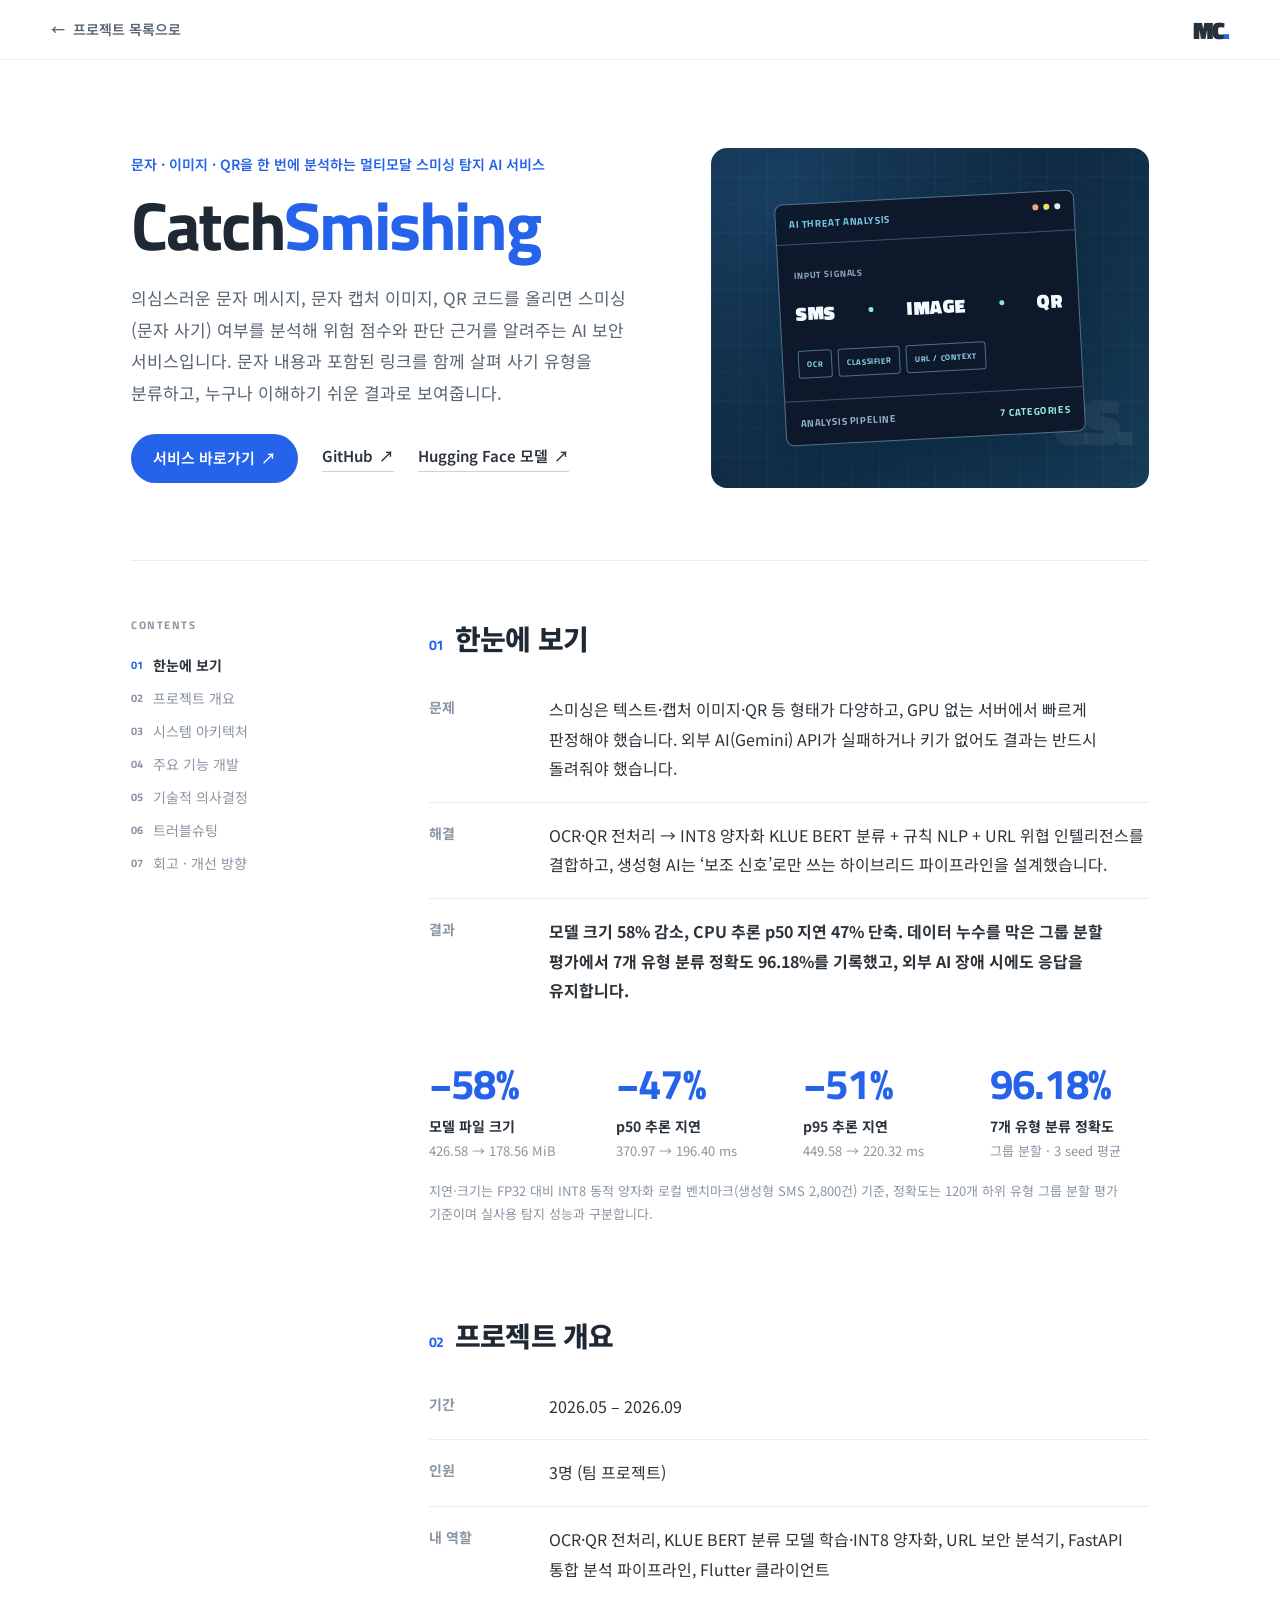
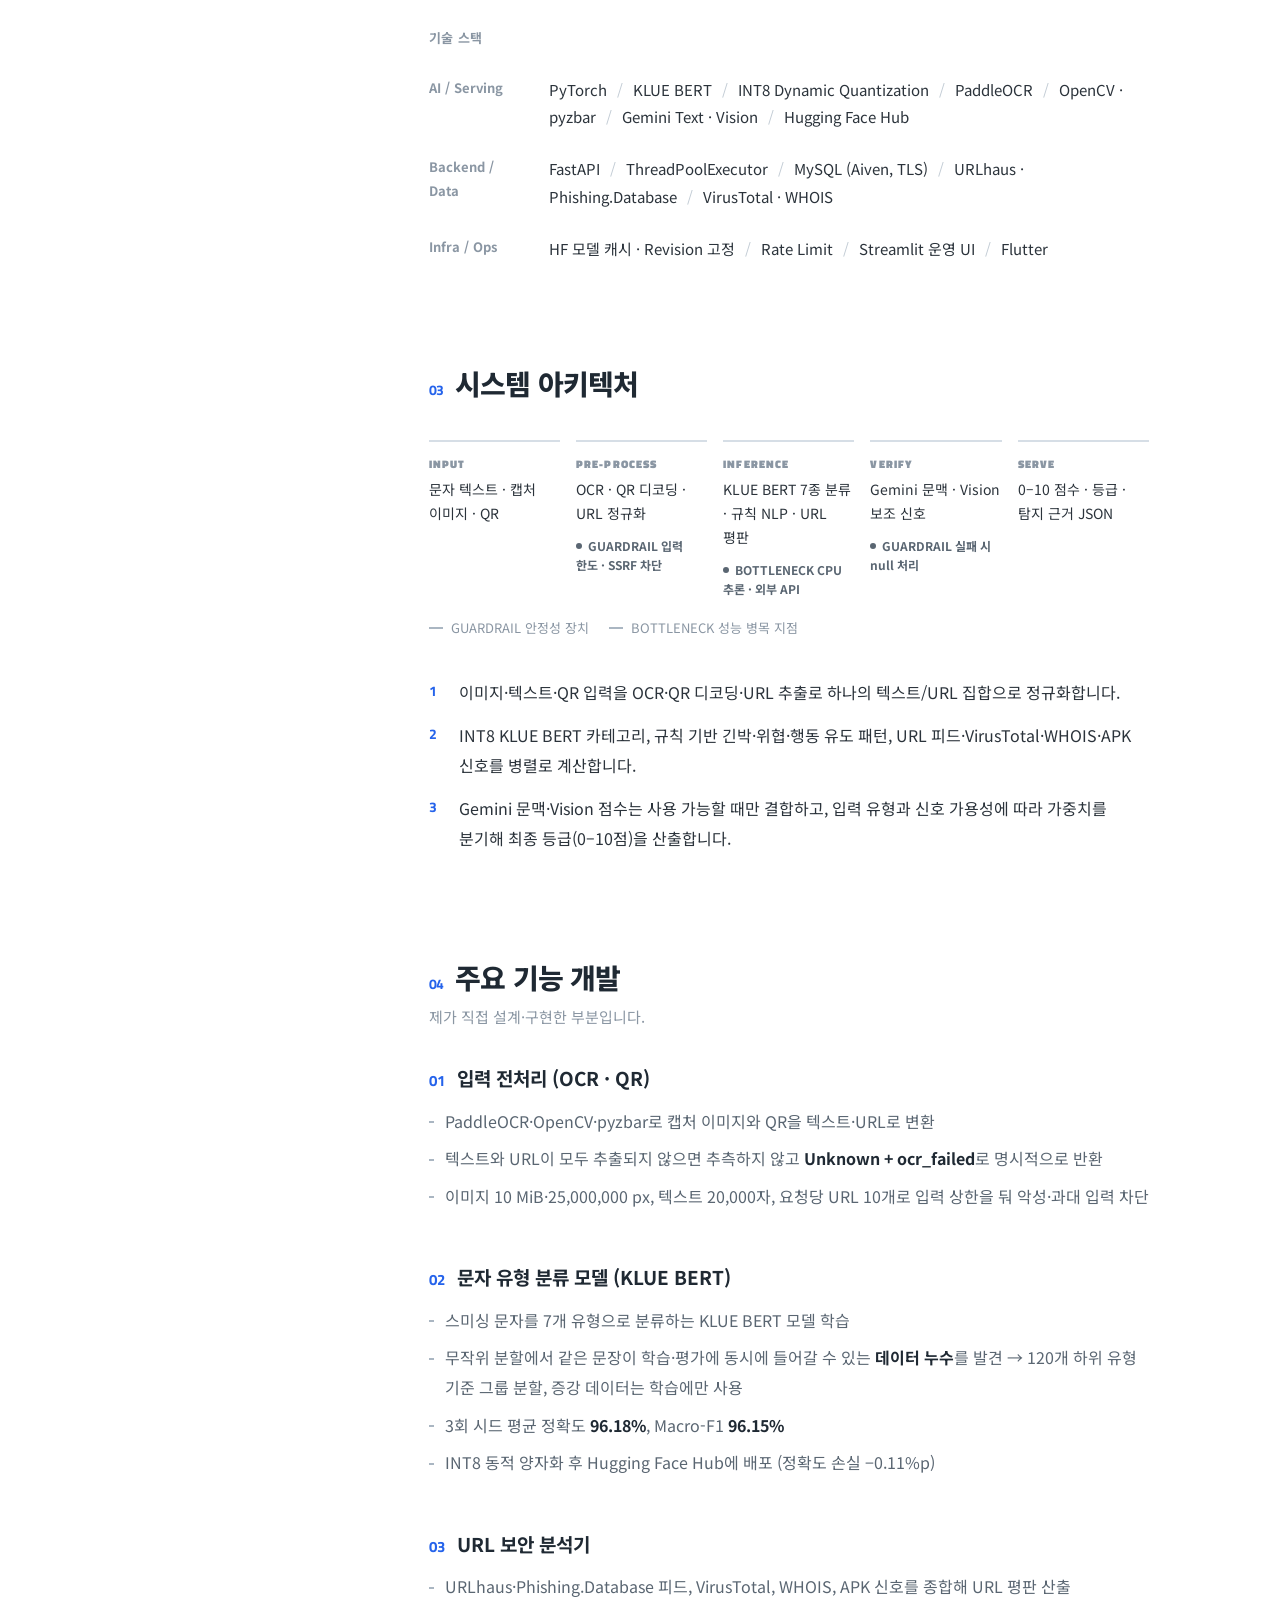
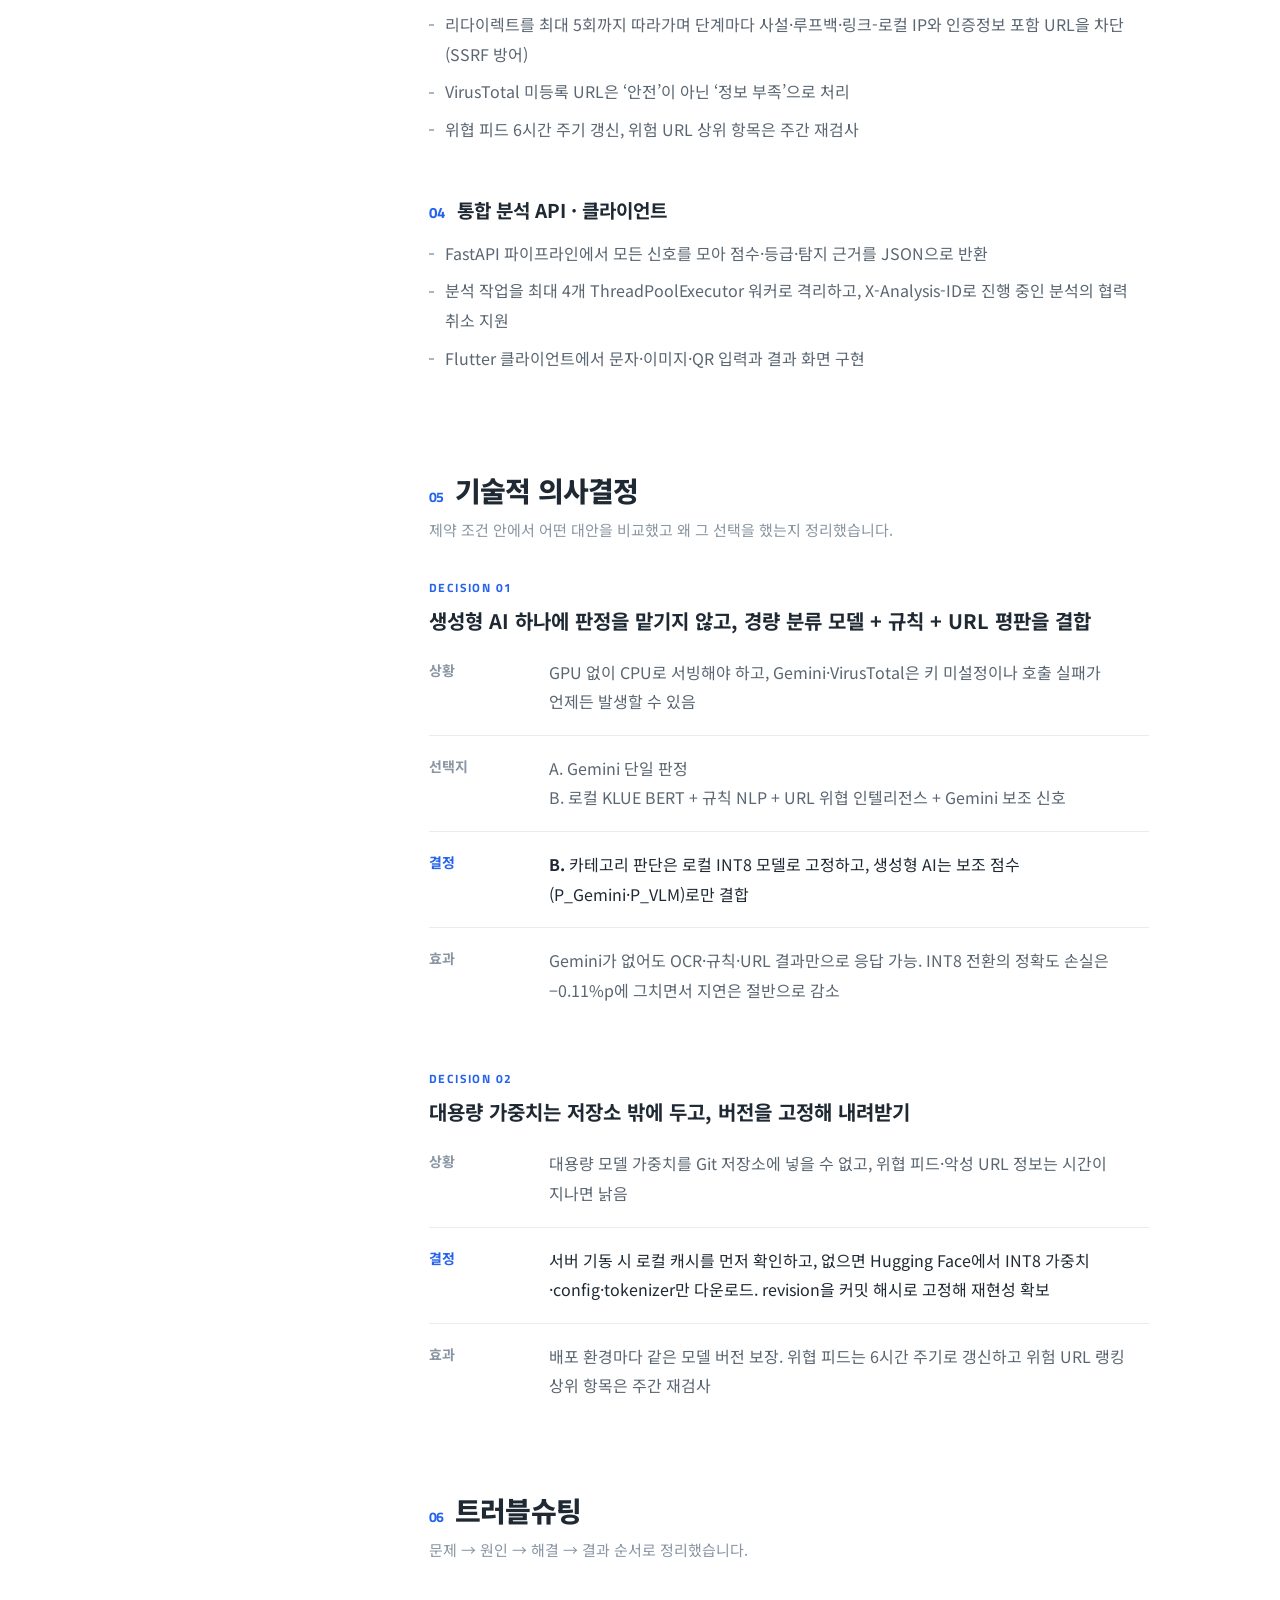
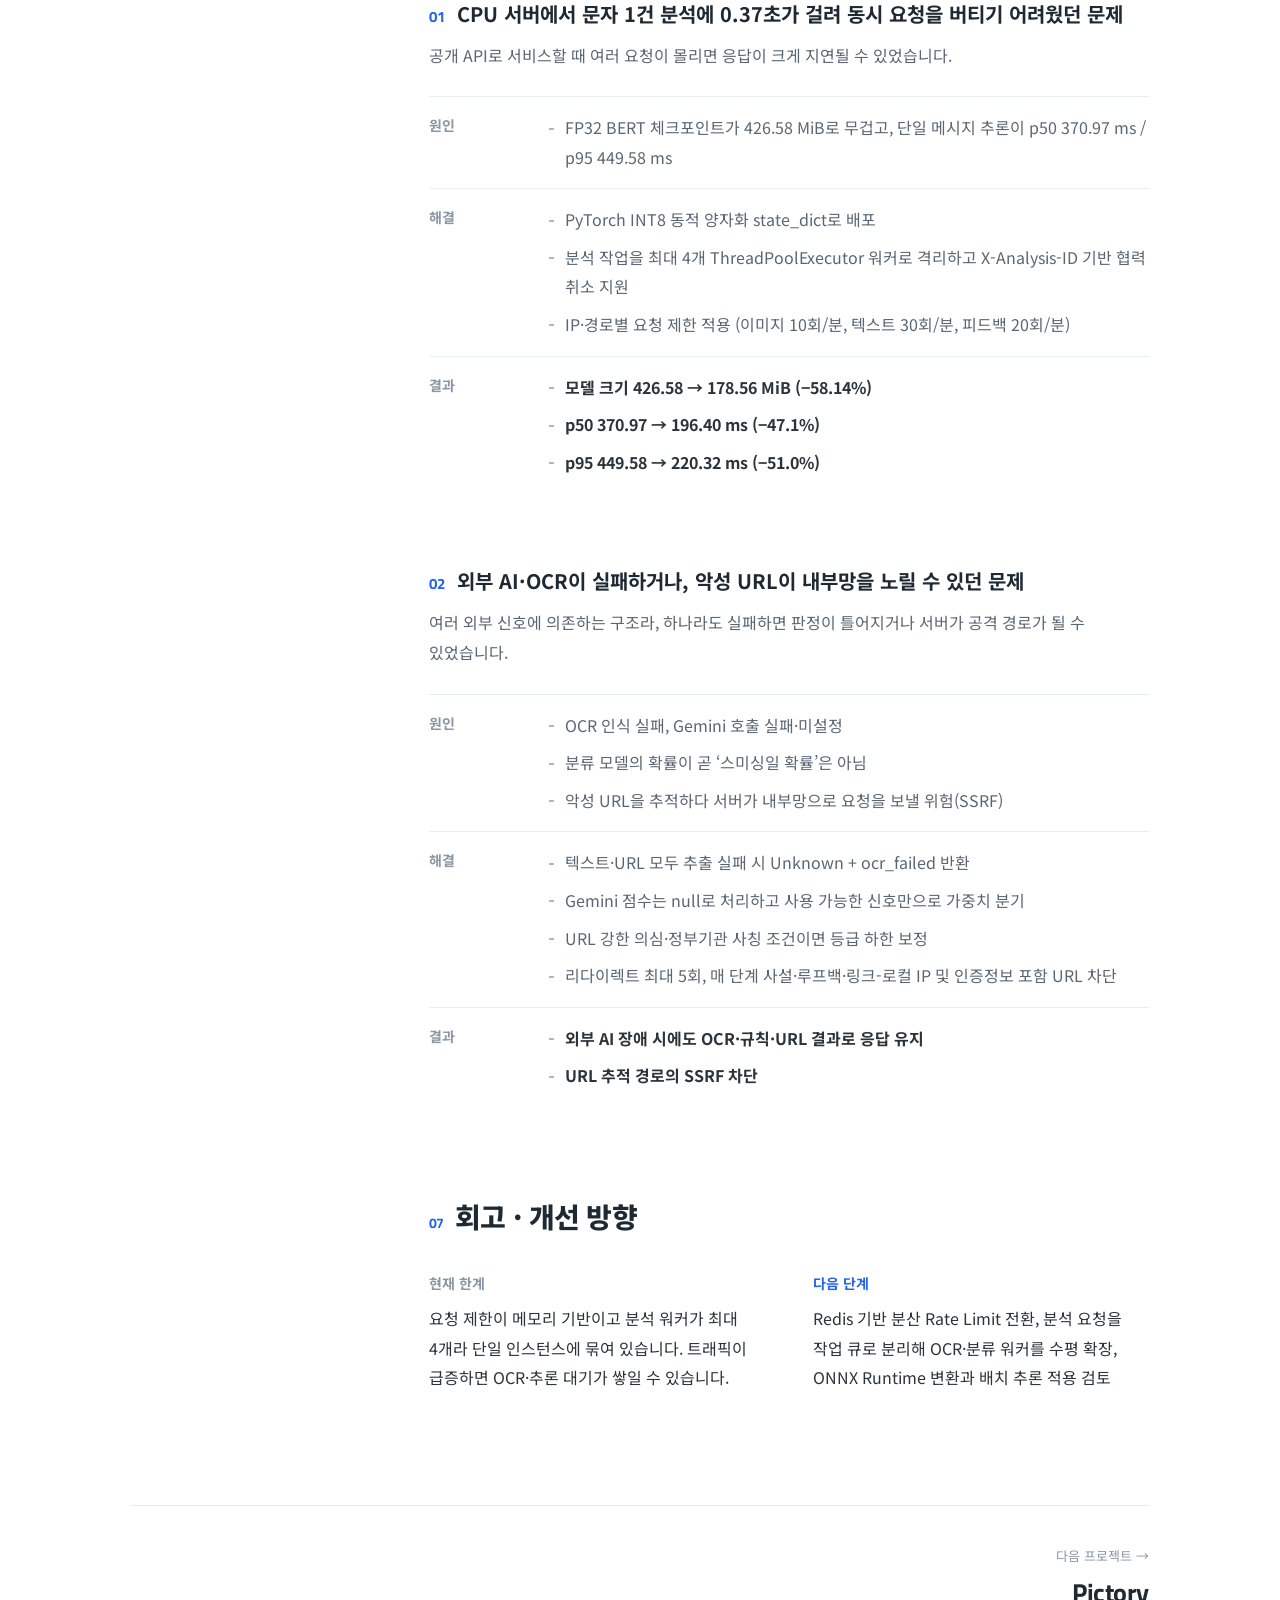
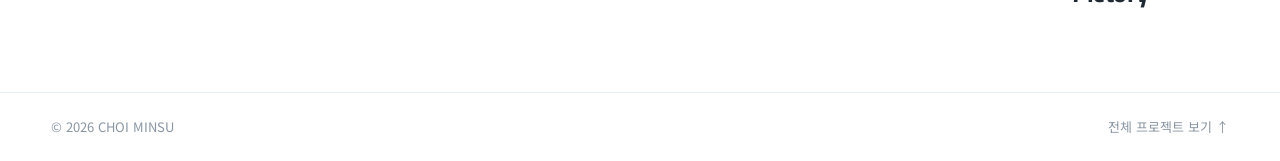
==== commit 2500ad33: "Neutralize guardrail/bottleneck colors in architecture flow Co-Authored-By: Claude Opus 5.5 <noreply" ====
--- a/docs/projects/catchsmishing/index.html
+++ b/docs/projects/catchsmishing/index.html
@@ -14,7 +14,7 @@
   <link rel="preconnect" href="https://fonts.gstatic.com" crossorigin />
   <link href="https://fonts.googleapis.com/css2?family=Mulish:wght@400;500;600;700;800&family=Noto+Sans+KR:wght@400;500;600;700;800&family=Titillium+Web:wght@400;600;700;800&display=swap" rel="stylesheet" />
   <link rel="stylesheet" href="../../styles.css?v=minimal-20261125" />
-  <link rel="stylesheet" href="../../project.css?v=minimal-20261125" />
+  <link rel="stylesheet" href="../../project.css?v=mono-20261127" />
   <script defer src="../../project.js?v=minimal-20261125"></script>
 </head>
 <body class="pd-page">
--- a/docs/styles.css
+++ b/docs/styles.css
@@ -220,22 +220,6 @@
 .route-svg{position:relative;max-width:94%;filter:drop-shadow(0 5px 12px #041D3288)}
 .route-counter{position:absolute;right:24px;bottom:23px;display:flex;align-items:baseline;gap:10px;color:#fff}.route-counter b{font:800 50px var(--display)}.route-counter span{font:800 11px var(--display);letter-spacing:.1em;color:#C8EEF6}
 
-/* Research */
-.section-research{background:#F2F8FC}
-.research-layout{display:grid;grid-template-columns:1.1fr .9fr;gap:clamp(30px,4vw,80px)}
-.research-label{font:800 11px var(--display);letter-spacing:.12em;color:#3A7DAD}
-.research-story h3{font-size:clamp(27px,3.5vw,45px);line-height:1.4;font-weight:800;letter-spacing:-.05em;margin:20px 0 25px;word-break:keep-all}
-.research-story h3 em{color:var(--primary);font-style:normal}
-.research-story>p{font-size:14px;line-height:2;color:#5F7284;word-break:keep-all;margin:0 0 18px}
-.research-story .text-link{display:inline-block;margin-top:14px;font-family:var(--body);font-size:13px}
-.research-numbers{background:#fff;border:1px solid #DBE7F1;padding:0 29px}
-.research-numbers>div{padding:26px 0 25px}
-.research-numbers>div+div{border-top:1px solid var(--line)}
-.research-numbers span{display:block;font:800 10px var(--display);letter-spacing:.1em;color:#7B9AB0}
-.research-numbers strong{display:block;font:800 clamp(48px,5.8vw,79px)/1.15 var(--display);letter-spacing:-.075em;color:var(--primary);margin:4px 0 0}
-.research-numbers strong span{display:inline;font-size:.57em;letter-spacing:-.07em;color:var(--primary)}
-.research-numbers p{font-size:12px;color:#66798B;line-height:1.6;margin:5px 0 0}
-.research-footnote{color:#849BAD;font-size:11px;line-height:1.9;margin:28px 0 0}
 
 /* Awards */
 .section-awards{background:#fff}
@@ -282,11 +266,6 @@
   .project-visual{min-height:290px;order:-1}
   .project-info{order:1}
   .project-card-featured .project-visual{min-height:310px}
-  .research-layout{grid-template-columns:1fr}
-  .research-numbers{display:grid;grid-template-columns:repeat(3,1fr);gap:15px}
-  .research-numbers>div+div{border-top:0;border-left:1px solid var(--line);padding-left:12px}
-  .research-numbers>div{min-width:0}
-  .research-numbers strong{font-size:clamp(32px,4.7vw,57px)}
   .award-feature{grid-template-columns:105px 1fr}
   .award-side{display:none}
 }
@@ -354,10 +333,6 @@
   .story-book{transform:scale(.77) rotate(-7deg)}
   .vla-nodes span{width:70px;height:65px;font-size:9px}
   .vla-nodes i{width:13px}
-  .research-numbers{grid-template-columns:1fr;padding:0 22px;gap:0}
-  .research-numbers>div{padding:22px 0}
-  .research-numbers>div+div{border-left:0;border-top:1px solid var(--line);padding-left:0}
-  .research-numbers strong{font-size:56px}
   .award-feature{grid-template-columns:1fr;gap:20px}
   .award-medal{height:76px;width:76px;font-size:30px}
   .award-main h3{font-size:60px}
--- a/docs/project.css
+++ b/docs/project.css
@@ -58,10 +58,7 @@
 .pd-tldr dd,.pd-info dd,.pd-kv dd{margin:0;font-size:16px;line-height:1.85;color:var(--pd-text);word-break:keep-all}
 
 /* TL;DR */
-.pd-tldr .is-problem dt{color:#C4573A}
-.pd-tldr .is-solution dt{color:var(--primary)}
-.pd-tldr .is-result dt{color:#1E7A55}
-.pd-tldr .is-result dd{font-weight:700;color:#1F2933}
+.pd-tldr .is-result dd{font-weight:700}
 .pd-metrics{display:grid;grid-template-columns:repeat(auto-fit,minmax(140px,1fr));gap:32px 28px;margin-top:56px}
 .pd-metric strong{display:block;font:700 clamp(32px,3.4vw,42px)/1 var(--display);letter-spacing:-.04em;color:var(--primary)}
 .pd-metric span{display:block;margin-top:12px;font-size:14px;font-weight:700;color:var(--pd-text);word-break:keep-all}
@@ -83,14 +80,11 @@
 .pd-page .flow li>span{font-size:11px;margin-bottom:6px;color:var(--pd-mute)}
 .pd-page .flow li em{margin-top:10px;font:700 12px/1.6 "Noto Sans KR",var(--body);letter-spacing:0}
 .pd-page .flow li em::before{content:"";display:inline-block;width:6px;height:6px;margin-right:6px;border-radius:50%;background:currentColor;vertical-align:2px}
-.pd-page .flow li.is-guard{border-top-color:#38A273;background:none}
-.pd-page .flow li.is-bottleneck{border-top-color:#E07A5F;background:none}
-.pd-page .flow li.is-guard>span{color:#1E7A55}
-.pd-page .flow li.is-bottleneck>span{color:#C4573A}
+.pd-page .flow li.is-guard,.pd-page .flow li.is-bottleneck{border-top-color:#D6DEE6;background:none}
+.pd-page .flow li.is-guard em,.pd-page .flow li.is-bottleneck em{color:var(--pd-sub)}
 .pd-legend{display:flex;flex-wrap:wrap;gap:20px;margin:20px 0 0;font-size:13px;color:var(--pd-mute)}
 .pd-legend span::before{content:"";display:inline-block;width:14px;height:2px;margin-right:8px;vertical-align:4px}
-.pd-legend .is-guard::before{background:#38A273}
-.pd-legend .is-bottleneck::before{background:#E07A5F}
+.pd-legend .is-guard::before,.pd-legend .is-bottleneck::before{background:#AAB6C2}
 .pd-points{margin-top:40px!important;counter-reset:pt}
 .pd-points li{position:relative;padding-left:30px;margin-bottom:14px;font-size:16px;line-height:1.85;color:var(--pd-text);counter-increment:pt}
 .pd-points li::before{content:counter(pt);position:absolute;left:0;top:0;font:700 14px/1.85 var(--display);color:var(--primary)}
@@ -117,13 +111,9 @@
 .pd-issue h3{margin:0 0 12px;font-size:20px;font-weight:700;line-height:1.55;color:#1F2933;word-break:keep-all}
 .pd-issue-lead{margin:0 0 26px;font-size:16px;line-height:1.85;color:var(--pd-sub);word-break:keep-all}
 .pd-step{display:grid;grid-template-columns:96px 1fr;gap:24px;padding:16px 0;border-top:1px solid var(--pd-rule)}
-.pd-step h4{margin:0;font-size:14px;font-weight:700;line-height:1.85}
+.pd-step h4{margin:0;font-size:14px;font-weight:700;line-height:1.85;color:var(--pd-mute)}
 .pd-step li:last-child{margin-bottom:0}
-.pd-step.is-cause h4{color:#C4573A}
-.pd-step.is-fix h4{color:var(--primary)}
-.pd-step.is-result h4{color:#1E7A55}
-.pd-step.is-result li{font-weight:700;color:#1F2933}
-.pd-step.is-result li::before{background:#38A273}
+.pd-step.is-result li{font-weight:700;color:var(--pd-text)}
 
 /* Retro */
 .pd-retro{display:grid;grid-template-columns:1fr 1fr;gap:48px}
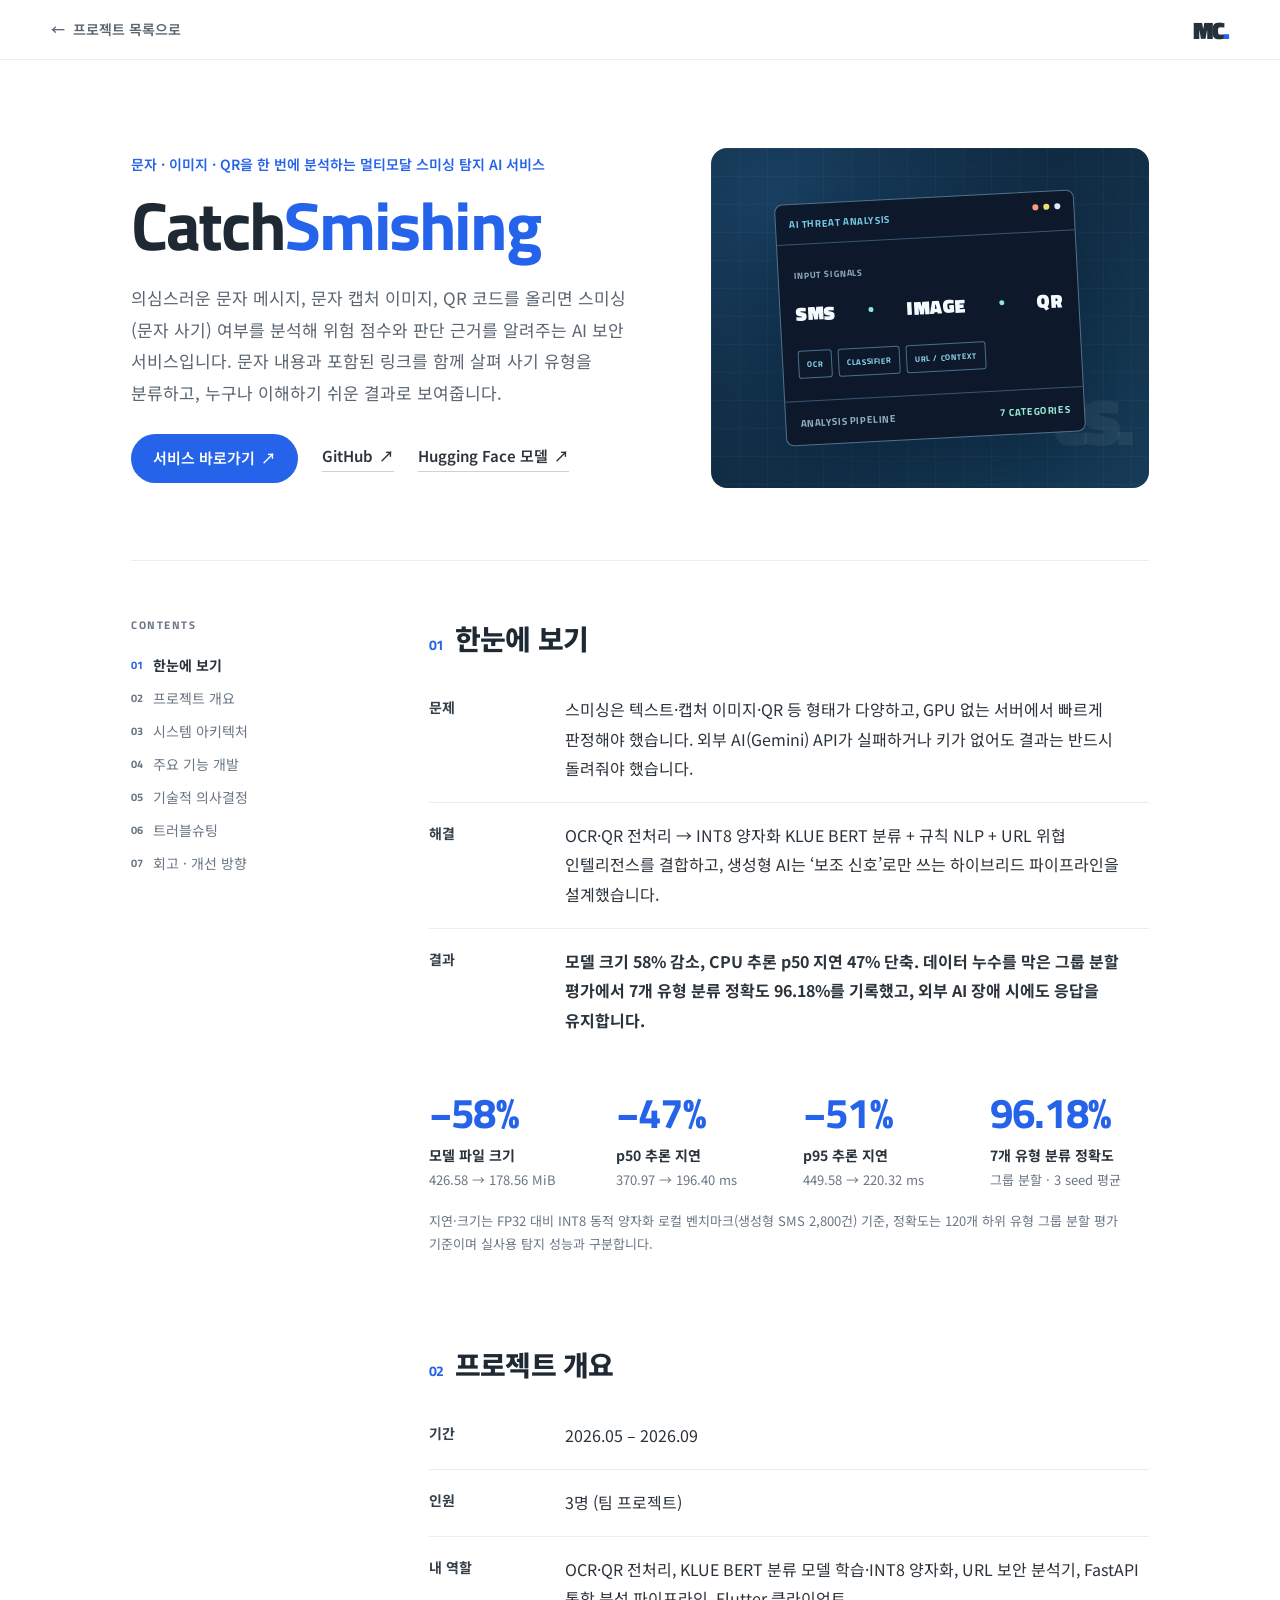
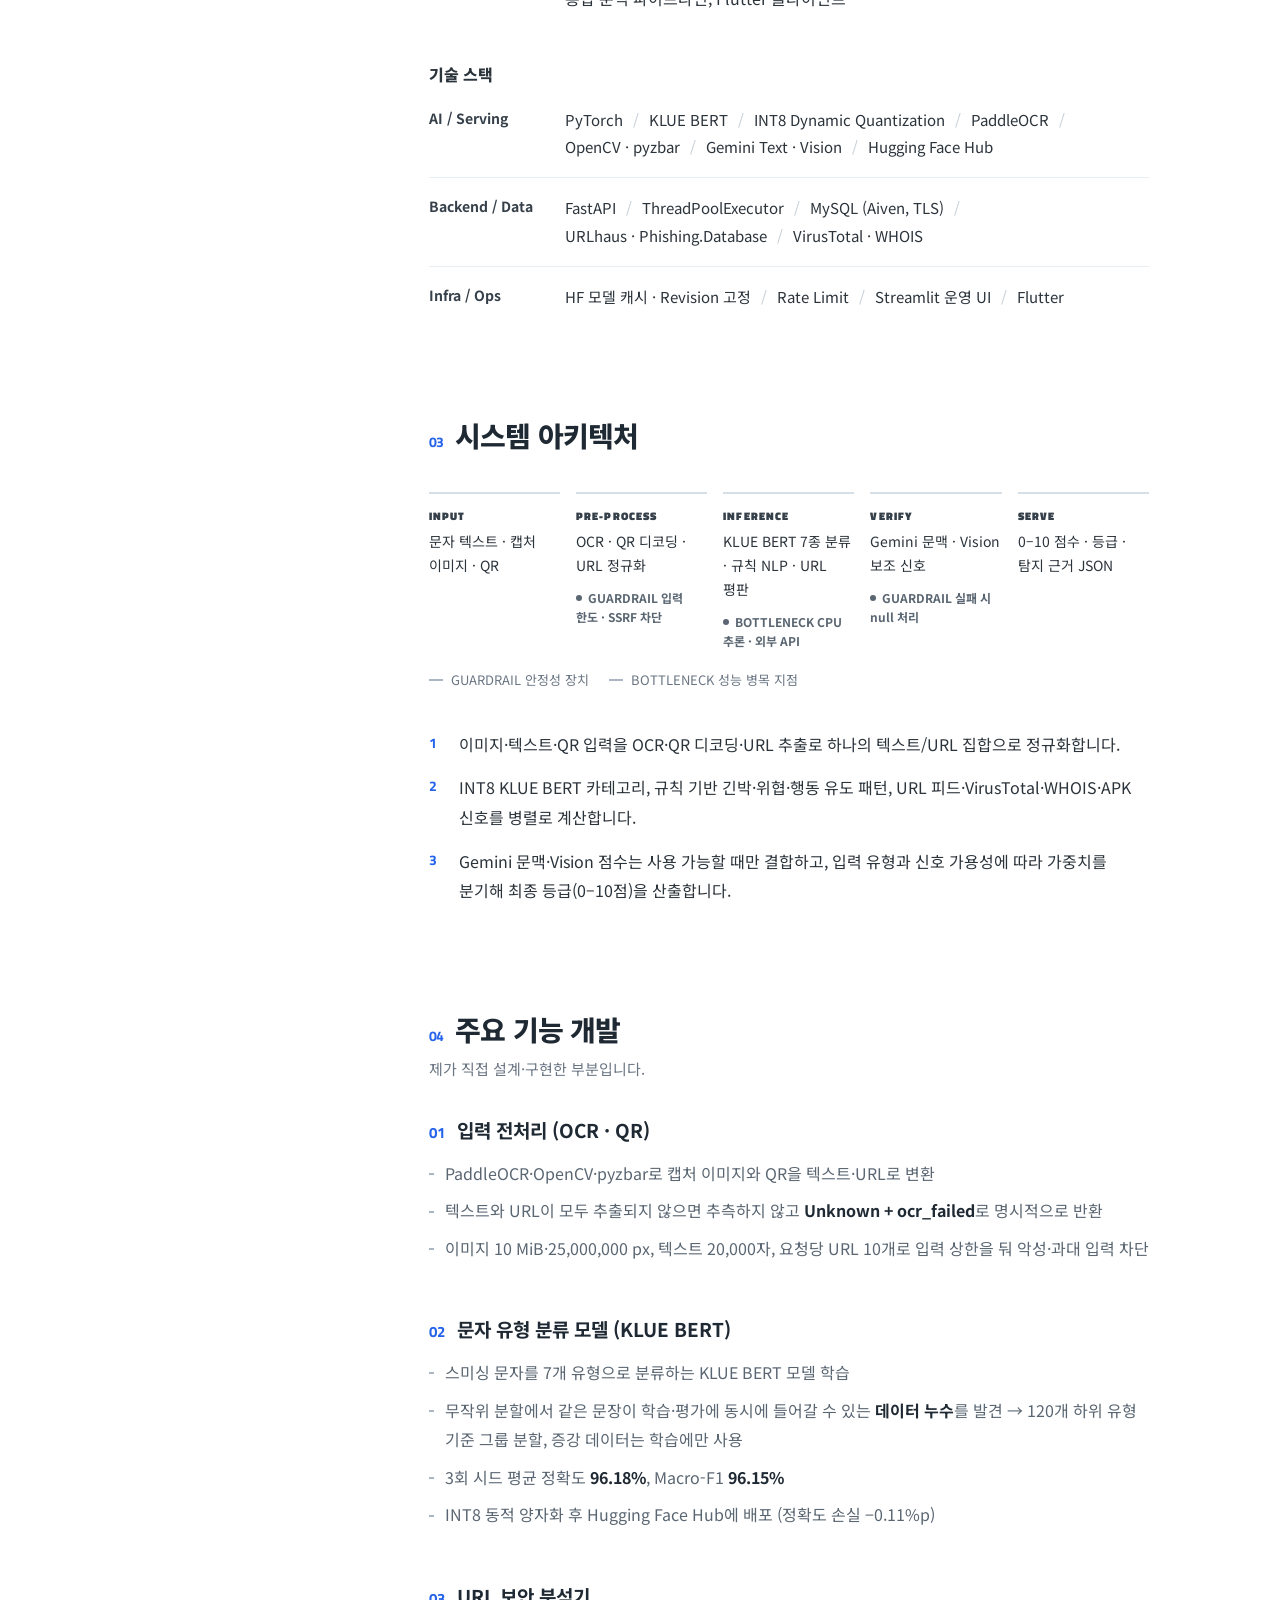
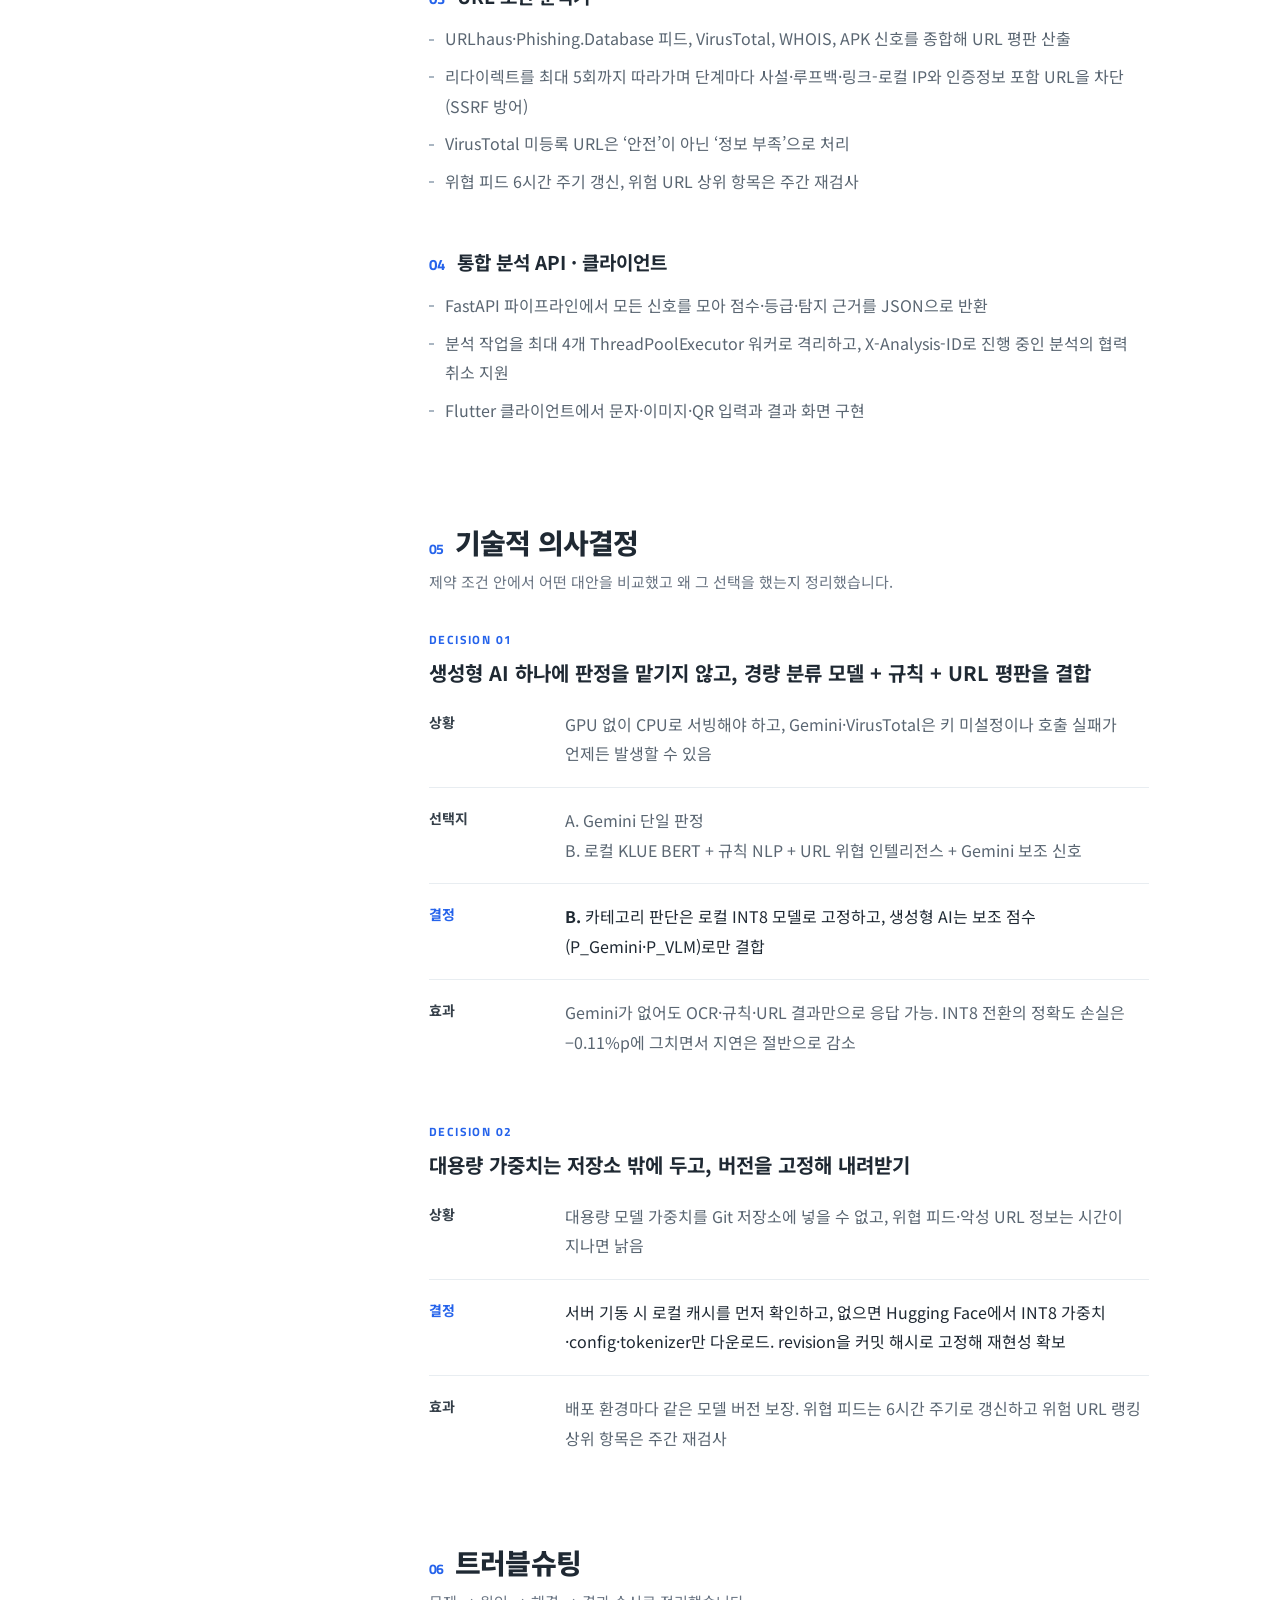
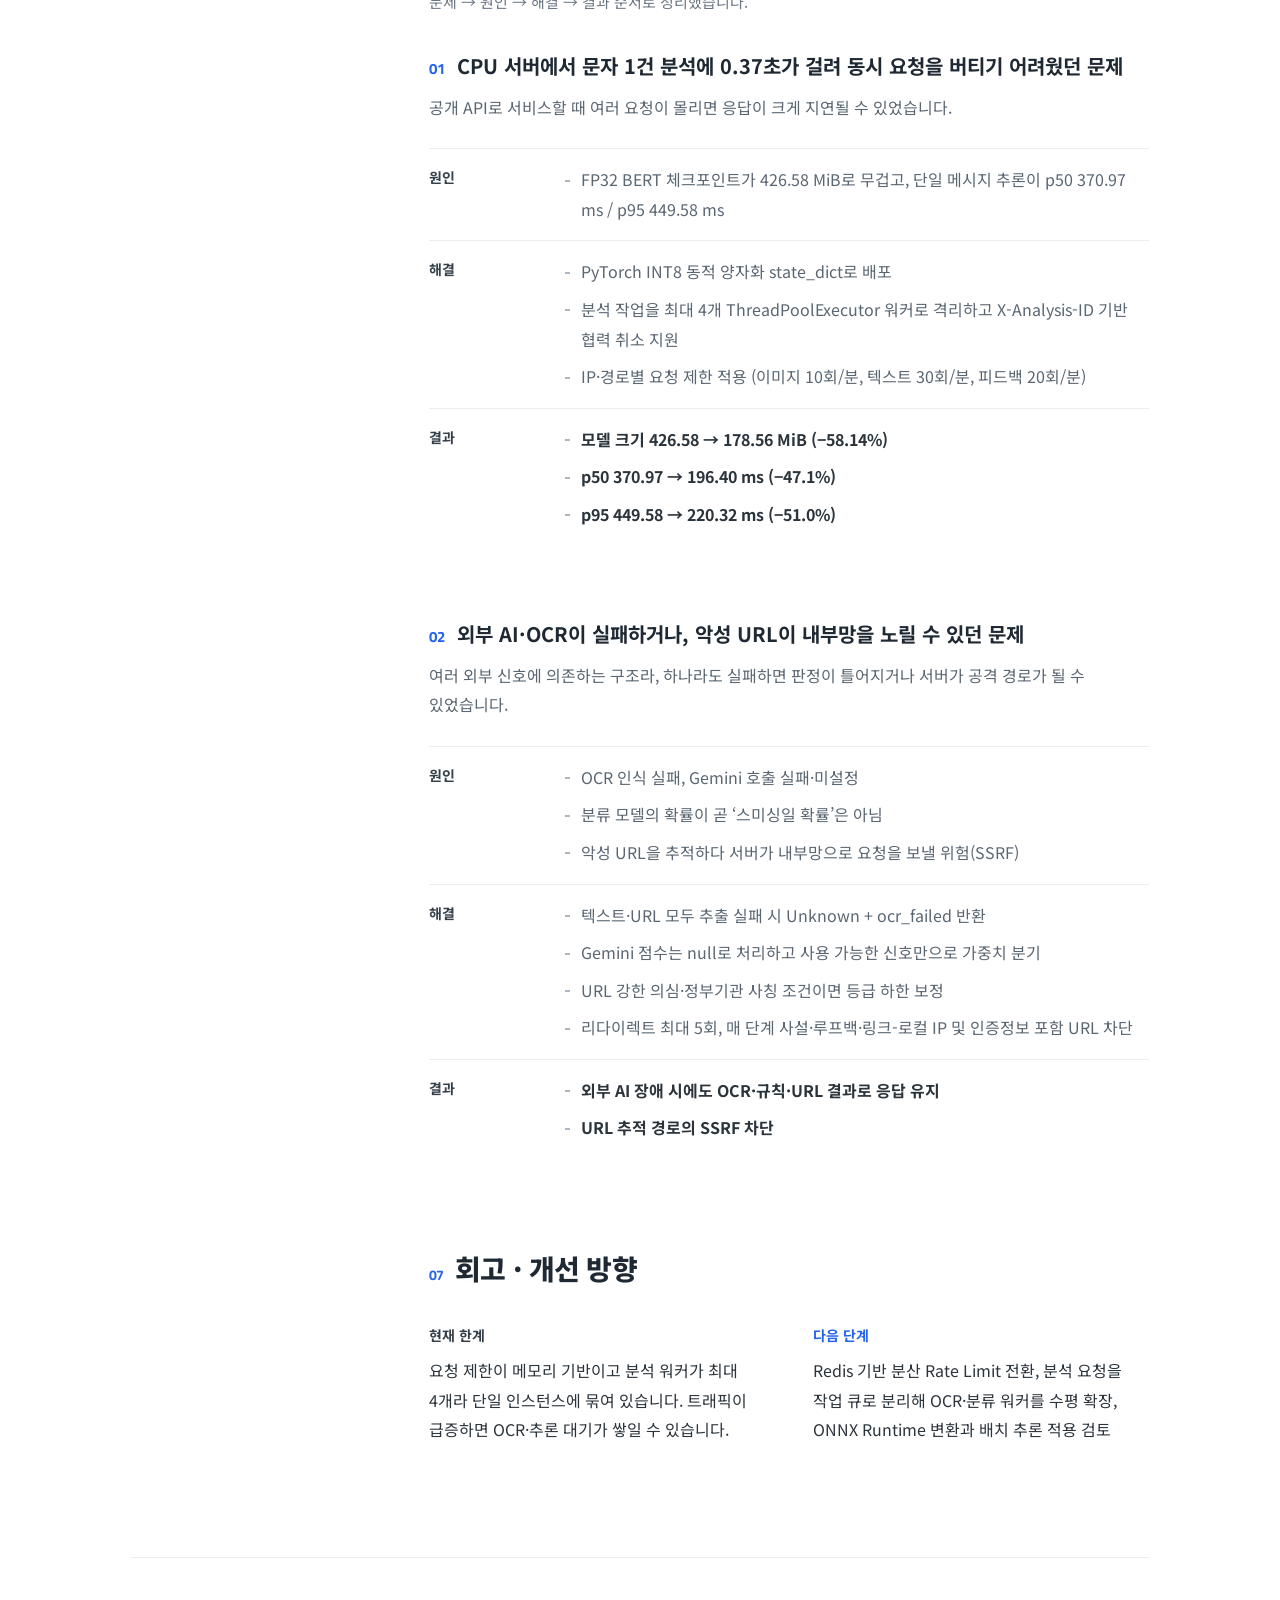
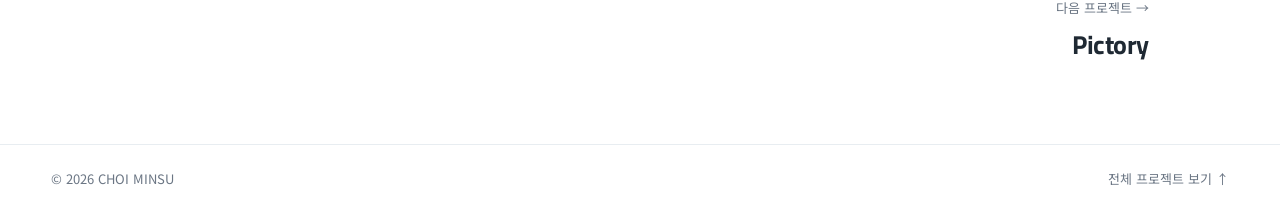
==== commit 901c165b: "Improve label contrast and stack layout on project pages Co-Authored-By: Claude Opus 5.5 <noreply@an" ====
--- a/docs/projects/catchsmishing/index.html
+++ b/docs/projects/catchsmishing/index.html
@@ -14,7 +14,7 @@
   <link rel="preconnect" href="https://fonts.gstatic.com" crossorigin />
   <link href="https://fonts.googleapis.com/css2?family=Mulish:wght@400;500;600;700;800&family=Noto+Sans+KR:wght@400;500;600;700;800&family=Titillium+Web:wght@400;600;700;800&display=swap" rel="stylesheet" />
   <link rel="stylesheet" href="../../styles.css?v=minimal-20261125" />
-  <link rel="stylesheet" href="../../project.css?v=mono-20261127" />
+  <link rel="stylesheet" href="../../project.css?v=label-20261127" />
   <script defer src="../../project.js?v=minimal-20261125"></script>
 </head>
 <body class="pd-page">
--- a/docs/project.css
+++ b/docs/project.css
@@ -1,5 +1,5 @@
 /* ===== Project detail pages — typographic, box-free ===== */
-.pd-page{--sidebar:0px;--pd-text:#2B333B;--pd-sub:#5A6672;--pd-mute:#8A96A3;--pd-rule:#E8EDF1;background:#fff;font-family:"Noto Sans KR",var(--body);color:var(--pd-text)}
+.pd-page{--sidebar:0px;--pd-text:#2B333B;--pd-sub:#5A6672;--pd-mute:#6B7684;--pd-label:#36404A;--pd-rule:#E8EDF1;background:#fff;font-family:"Noto Sans KR",var(--body);color:var(--pd-text)}
 .pd-page .reading-progress{left:0;z-index:60}
 
 /* Top bar */
@@ -43,7 +43,7 @@
 .pd-sec-lead{margin:0;font-size:15px;color:var(--pd-mute)}
 .pd-section>h2+*,.pd-sec-lead+*{margin-top:36px}
 .pd-section>h2+.pd-sec-lead{margin-top:0}
-.pd-subtitle{margin:44px 0 16px;font-size:13px;font-weight:700;letter-spacing:.02em;color:var(--pd-mute)}
+.pd-subtitle{margin:48px 0 4px;font-size:16px;font-weight:800;letter-spacing:0;color:var(--pd-text)}
 .pd-num{margin-right:12px;font:700 15px var(--display);color:var(--primary)}
 .pd-note{margin:20px 0 0;font-size:13px;line-height:1.75;color:var(--pd-mute);word-break:keep-all}
 .pd-page ul{margin:0;padding:0;list-style:none}
@@ -51,10 +51,10 @@
 
 /* Shared label/value rows */
 .pd-tldr,.pd-info,.pd-kv{margin:0}
-.pd-tldr-row,.pd-info>div,.pd-kv-row{display:grid;grid-template-columns:96px 1fr;gap:24px;padding:18px 0;border-bottom:1px solid var(--pd-rule)}
+.pd-tldr-row,.pd-info>div,.pd-kv-row{display:grid;grid-template-columns:112px 1fr;gap:24px;padding:18px 0;border-bottom:1px solid var(--pd-rule)}
 .pd-tldr-row:first-child,.pd-info>div:first-child,.pd-kv-row:first-child{padding-top:0}
 .pd-tldr-row:last-child,.pd-info>div:last-child,.pd-kv-row:last-child{border-bottom:0;padding-bottom:0}
-.pd-tldr dt,.pd-info dt,.pd-kv dt{font-size:14px;font-weight:700;color:var(--pd-mute);line-height:1.85}
+.pd-tldr dt,.pd-info dt,.pd-kv dt{font-size:14px;font-weight:700;color:var(--pd-label);line-height:1.85}
 .pd-tldr dd,.pd-info dd,.pd-kv dd{margin:0;font-size:16px;line-height:1.85;color:var(--pd-text);word-break:keep-all}
 
 /* TL;DR */
@@ -66,18 +66,19 @@
 
 /* Overview + stack (chips → plain text) */
 .pd-page .stack-groups{max-width:none;margin:0;padding:0;display:block}
-.pd-page .stack-row{display:grid;grid-template-columns:96px 1fr;gap:24px;padding:12px 0}
-.pd-page .stack-label{font:700 13px/1.85 "Noto Sans KR",var(--body);letter-spacing:0;color:var(--pd-mute);white-space:normal}
+.pd-page .stack-row{display:grid;grid-template-columns:112px 1fr;gap:24px;padding:16px 0;border-bottom:1px solid var(--pd-rule)}
+.pd-page .stack-row:last-child{border-bottom:0}
+.pd-page .stack-label{font:700 14px/1.85 "Noto Sans KR",var(--body);letter-spacing:0;color:var(--pd-label);white-space:nowrap}
 .pd-page .tech-chips{display:block;margin:0;font-size:15px;line-height:1.85;color:var(--pd-text)}
-.pd-page .tech-chips span{display:inline;padding:0;background:none;border:0;border-radius:0;font:inherit;color:inherit}
-.pd-page .tech-chips span+span::before{content:"/";margin:0 10px;color:#C3CCD5;font-weight:400}
+.pd-page .tech-chips span{display:inline-block;padding:0;background:none;border:0;border-radius:0;font:inherit;color:inherit;white-space:nowrap}
+.pd-page .tech-chips span:not(:last-child)::after{content:"/";margin:0 10px;color:#C3CCD5;font-weight:400}
 
 /* Architecture — stepper with top rules instead of boxes */
 .pd-flow{margin-top:36px}
 .pd-page .flow{grid-template-columns:repeat(5,minmax(0,1fr));gap:16px}
 .pd-page .flow li{border:0;border-top:2px solid #D6DEE6;border-radius:0;background:none;padding:14px 0 0;font-size:14px;line-height:1.7;color:var(--pd-text)}
 .pd-page .flow li+li::before{display:none}
-.pd-page .flow li>span{font-size:11px;margin-bottom:6px;color:var(--pd-mute)}
+.pd-page .flow li>span{font-size:11px;margin-bottom:6px;color:var(--pd-label)}
 .pd-page .flow li em{margin-top:10px;font:700 12px/1.6 "Noto Sans KR",var(--body);letter-spacing:0}
 .pd-page .flow li em::before{content:"";display:inline-block;width:6px;height:6px;margin-right:6px;border-radius:50%;background:currentColor;vertical-align:2px}
 .pd-page .flow li.is-guard,.pd-page .flow li.is-bottleneck{border-top-color:#D6DEE6;background:none}
@@ -110,14 +111,14 @@
 .pd-issue+.pd-issue{margin-top:72px}
 .pd-issue h3{margin:0 0 12px;font-size:20px;font-weight:700;line-height:1.55;color:#1F2933;word-break:keep-all}
 .pd-issue-lead{margin:0 0 26px;font-size:16px;line-height:1.85;color:var(--pd-sub);word-break:keep-all}
-.pd-step{display:grid;grid-template-columns:96px 1fr;gap:24px;padding:16px 0;border-top:1px solid var(--pd-rule)}
-.pd-step h4{margin:0;font-size:14px;font-weight:700;line-height:1.85;color:var(--pd-mute)}
+.pd-step{display:grid;grid-template-columns:112px 1fr;gap:24px;padding:16px 0;border-top:1px solid var(--pd-rule)}
+.pd-step h4{margin:0;font-size:14px;font-weight:700;line-height:1.85;color:var(--pd-label)}
 .pd-step li:last-child{margin-bottom:0}
 .pd-step.is-result li{font-weight:700;color:var(--pd-text)}
 
 /* Retro */
 .pd-retro{display:grid;grid-template-columns:1fr 1fr;gap:48px}
-.pd-retro h3{margin:0 0 10px;font-size:14px;font-weight:700;color:var(--pd-mute)}
+.pd-retro h3{margin:0 0 10px;font-size:14px;font-weight:700;color:var(--pd-label)}
 .pd-retro>div+div h3{color:var(--primary)}
 .pd-retro p{margin:0;font-size:16px;line-height:1.85;color:var(--pd-text);word-break:keep-all}
 
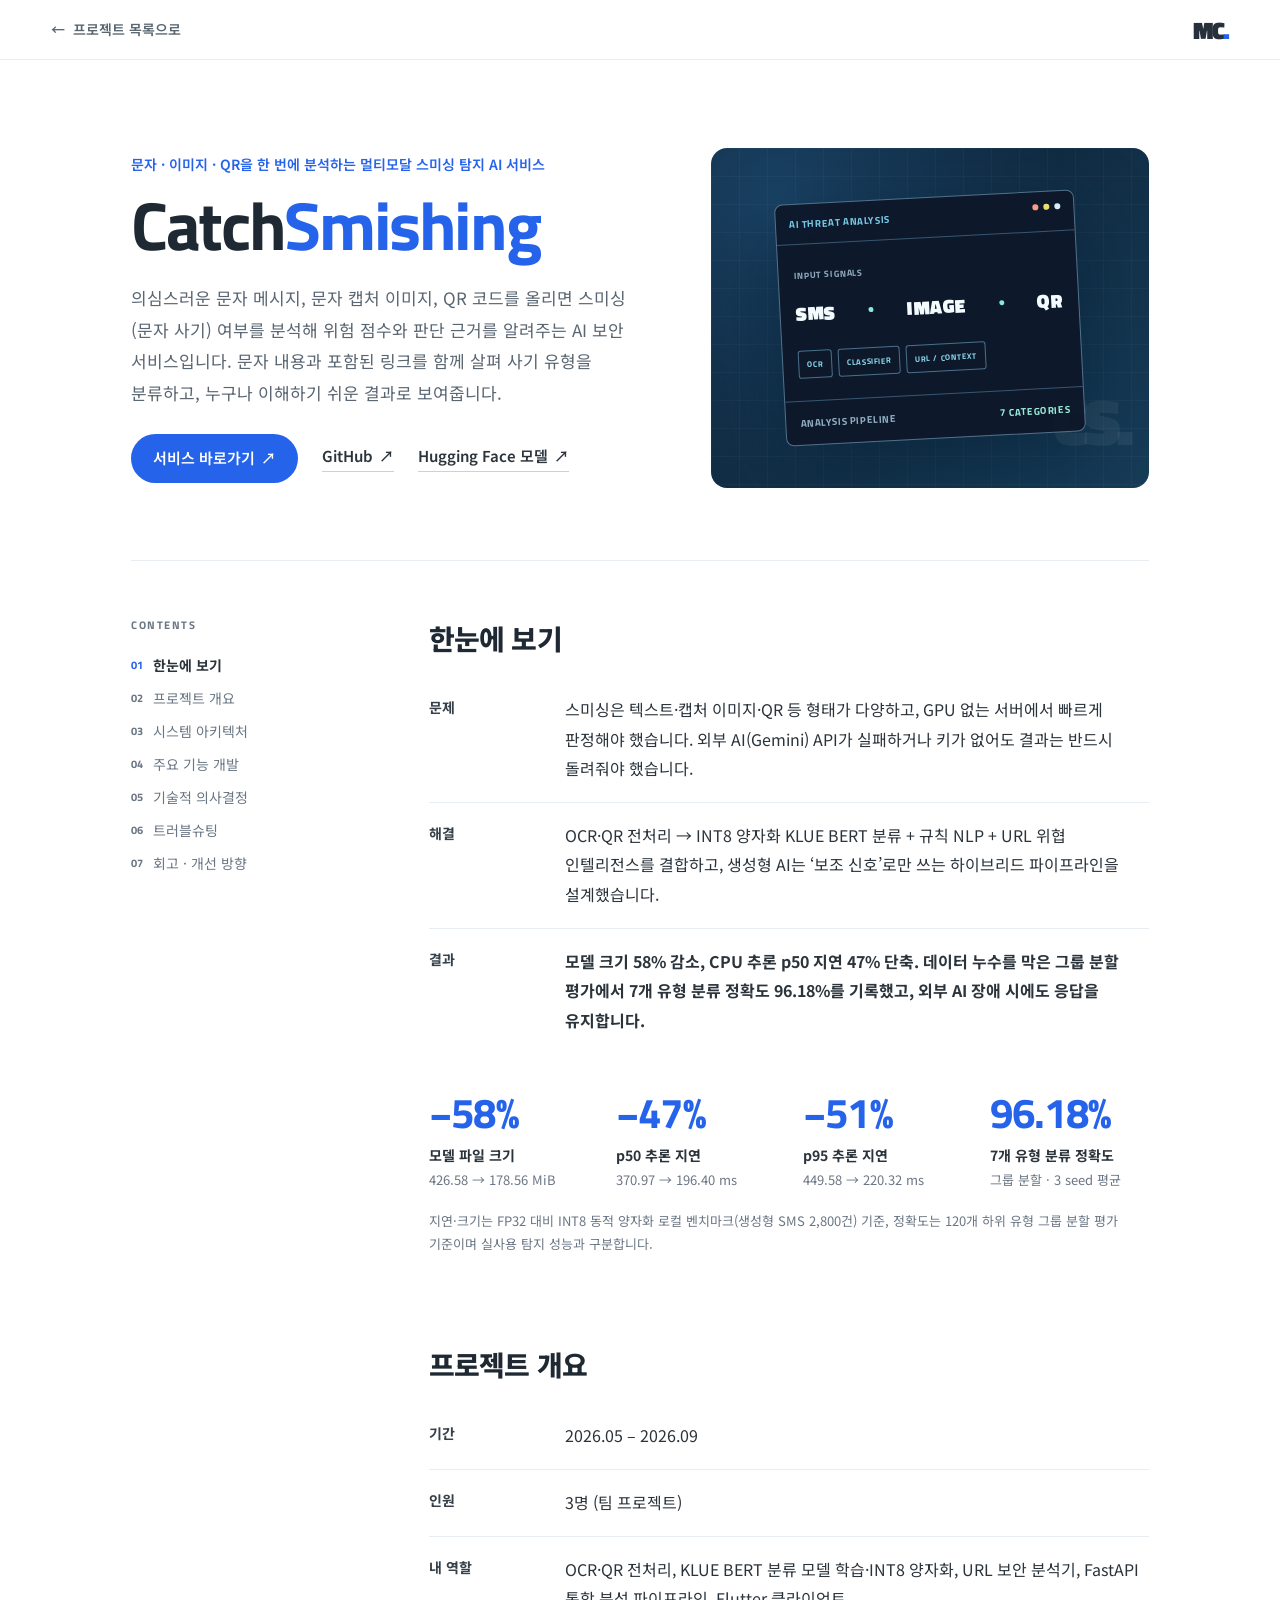
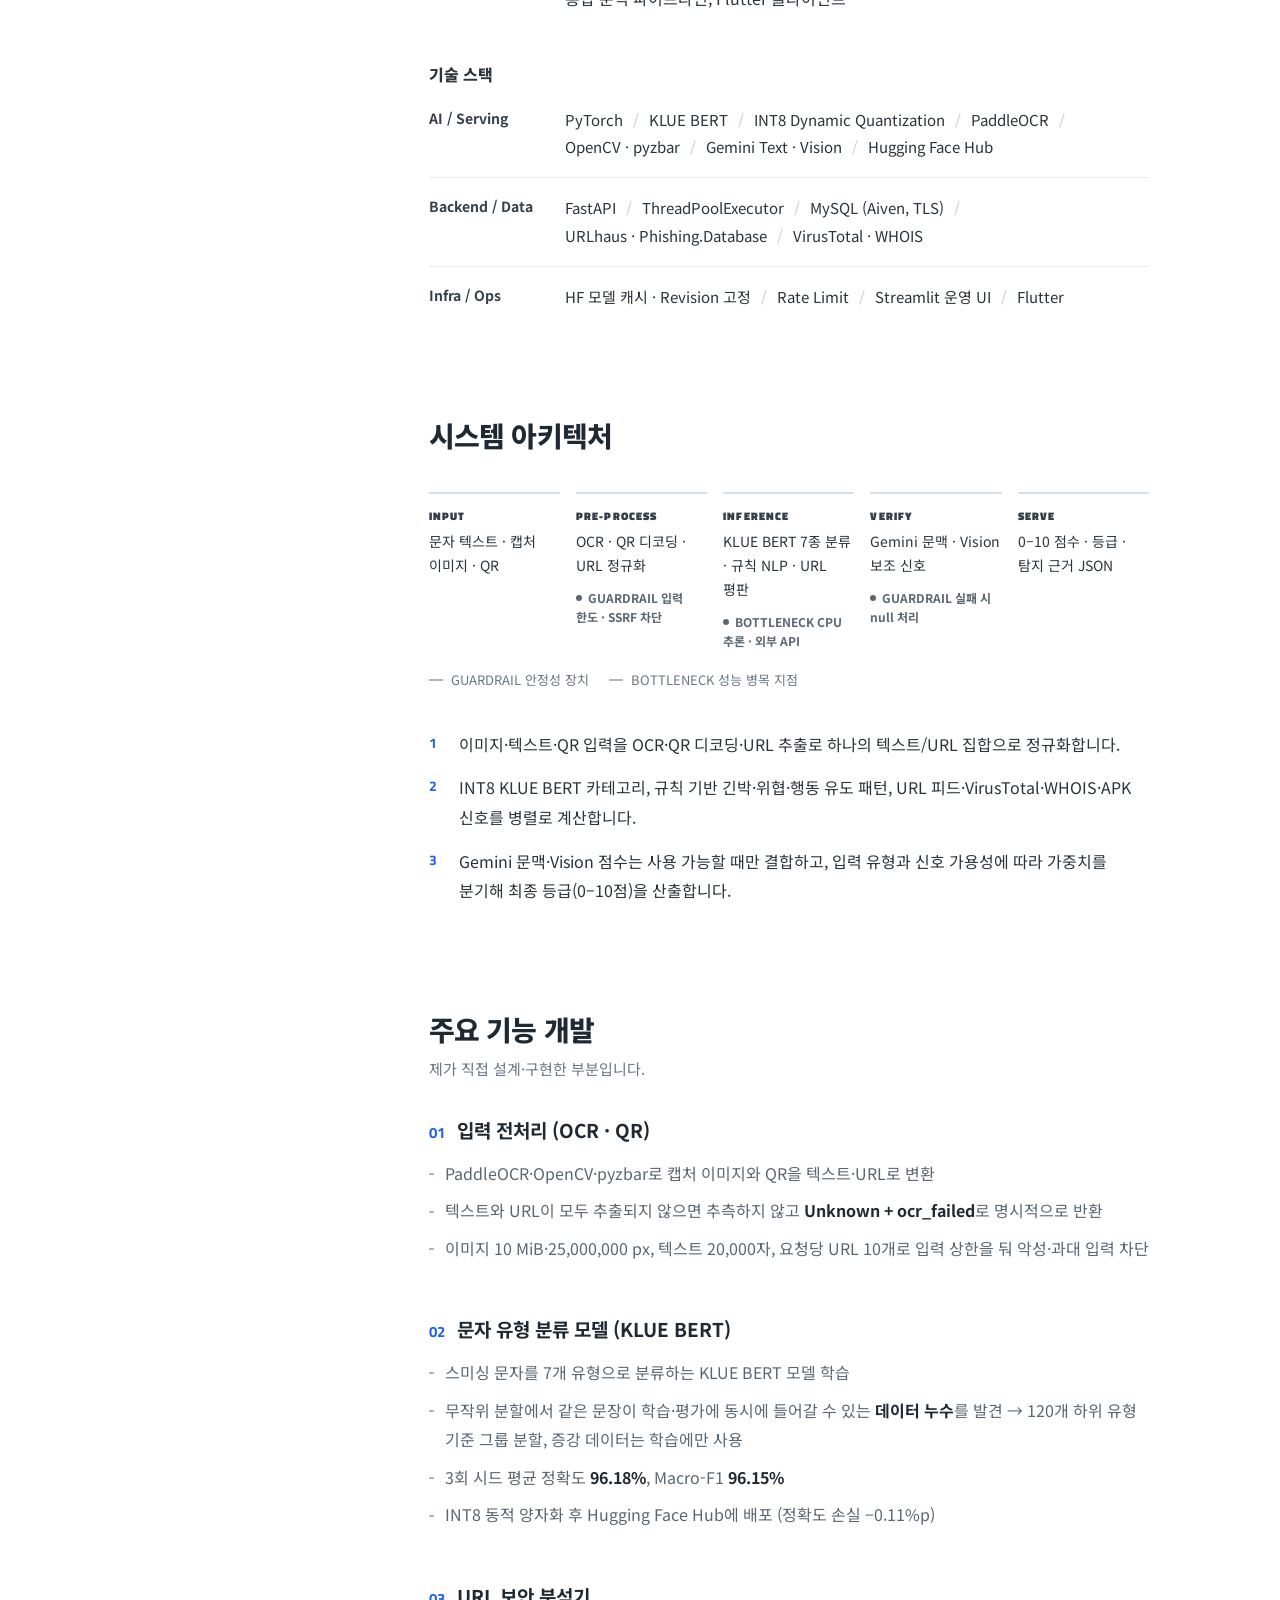
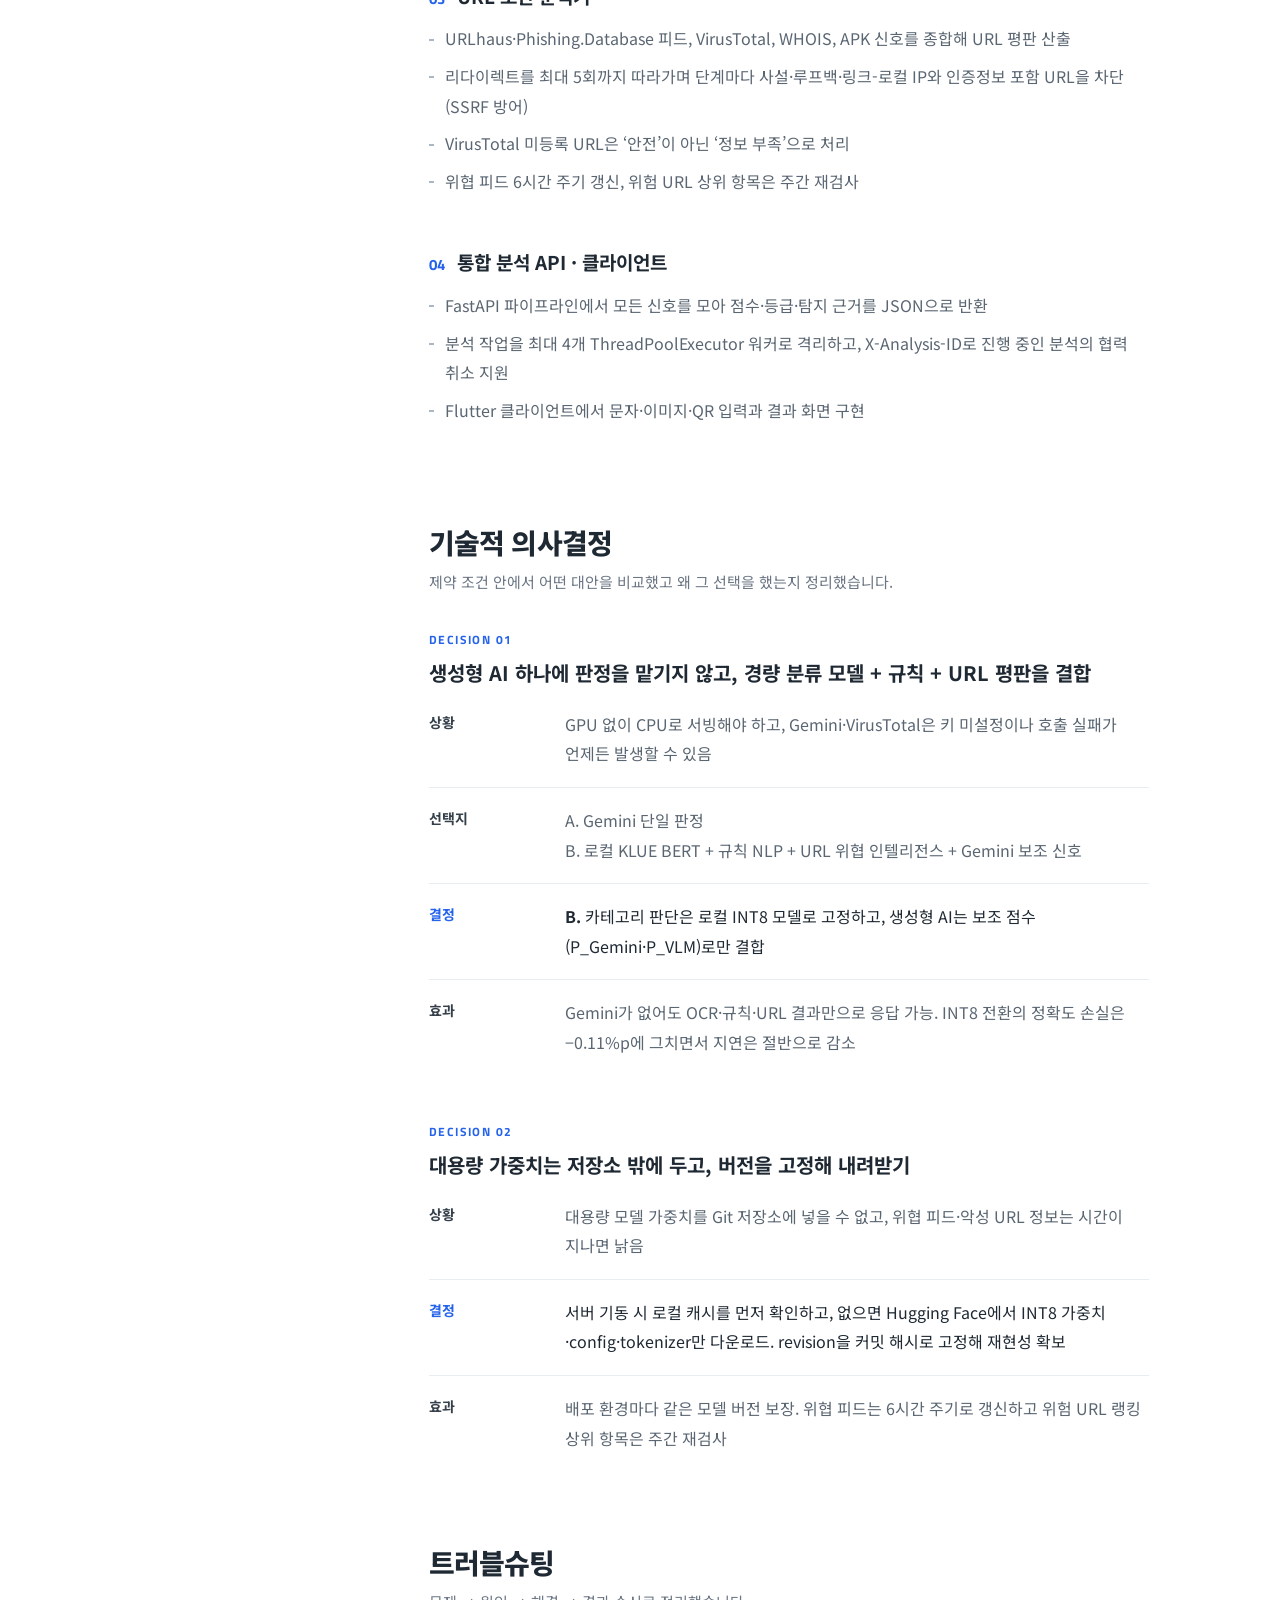
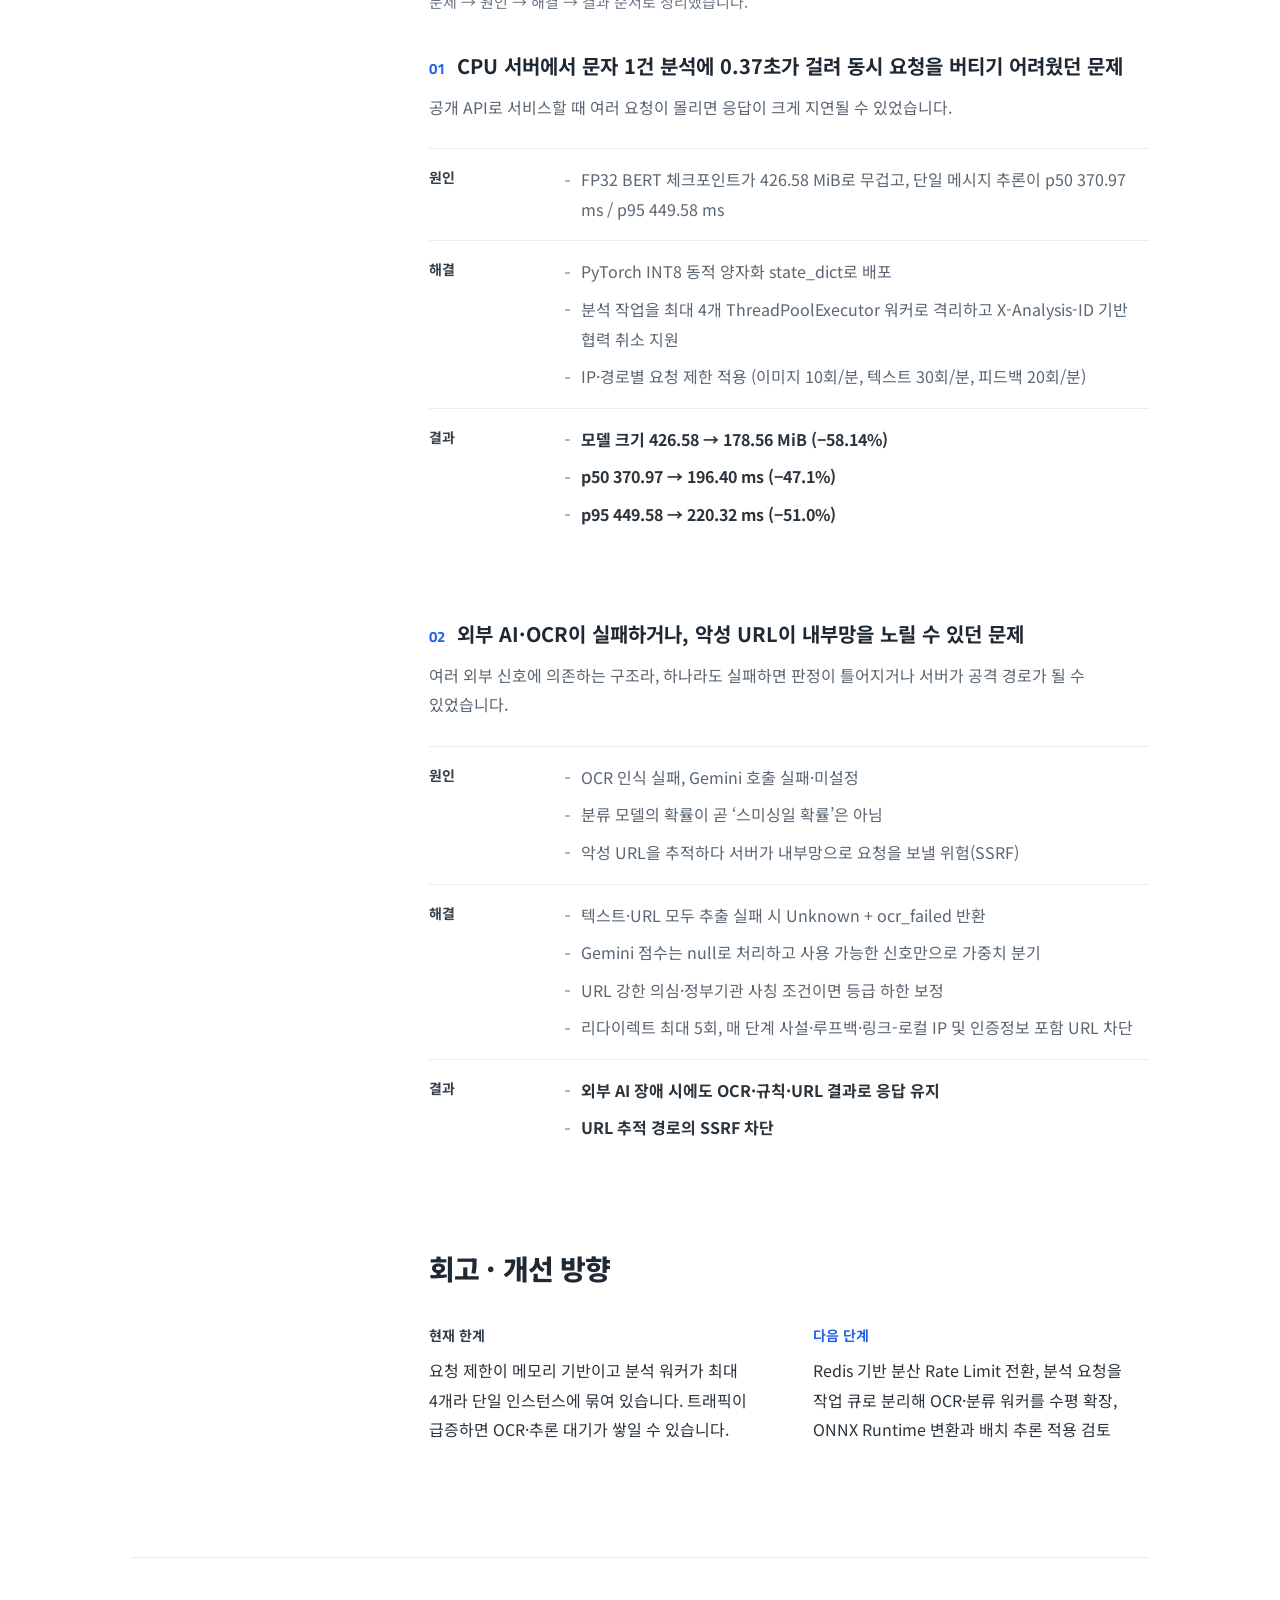
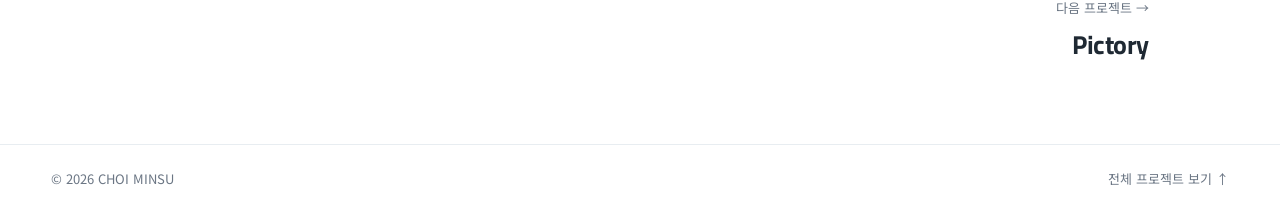
==== commit 64b5f77d: "Remove section numbers from body headings on project pages Co-Authored-By: Claude Opus 5.5 <noreply@" ====
--- a/docs/projects/catchsmishing/index.html
+++ b/docs/projects/catchsmishing/index.html
@@ -53,11 +53,11 @@
       </nav>
       <div class="pd-content">
         <section class="pd-section" id="summary" aria-labelledby="summary-title">
-          <h2 id="summary-title"><span>01</span>한눈에 보기</h2>
+          <h2 id="summary-title">한눈에 보기</h2>
           <dl class="pd-tldr"><div class="pd-tldr-row is-problem"><dt>문제</dt><dd>스미싱은 텍스트·캡처 이미지·QR 등 형태가 다양하고, GPU 없는 서버에서 빠르게 판정해야 했습니다. 외부 AI(Gemini) API가 실패하거나 키가 없어도 결과는 반드시 돌려줘야 했습니다.</dd></div><div class="pd-tldr-row is-solution"><dt>해결</dt><dd>OCR·QR 전처리 → INT8 양자화 KLUE BERT 분류 + 규칙 NLP + URL 위협 인텔리전스를 결합하고, 생성형 AI는 ‘보조 신호’로만 쓰는 하이브리드 파이프라인을 설계했습니다.</dd></div><div class="pd-tldr-row is-result"><dt>결과</dt><dd>모델 크기 58% 감소, CPU 추론 p50 지연 47% 단축. 데이터 누수를 막은 그룹 분할 평가에서 7개 유형 분류 정확도 96.18%를 기록했고, 외부 AI 장애 시에도 응답을 유지합니다.</dd></div></dl><div class="pd-metrics"><div class="pd-metric"><strong>−58%</strong><span>모델 파일 크기</span><small>426.58 → 178.56 MiB</small></div><div class="pd-metric"><strong>−47%</strong><span>p50 추론 지연</span><small>370.97 → 196.40 ms</small></div><div class="pd-metric"><strong>−51%</strong><span>p95 추론 지연</span><small>449.58 → 220.32 ms</small></div><div class="pd-metric"><strong>96.18%</strong><span>7개 유형 분류 정확도</span><small>그룹 분할 · 3 seed 평균</small></div></div><p class="pd-note">지연·크기는 FP32 대비 INT8 동적 양자화 로컬 벤치마크(생성형 SMS 2,800건) 기준, 정확도는 120개 하위 유형 그룹 분할 평가 기준이며 실사용 탐지 성능과 구분합니다.</p>
         </section>
         <section class="pd-section" id="overview" aria-labelledby="overview-title">
-          <h2 id="overview-title"><span>02</span>프로젝트 개요</h2>
+          <h2 id="overview-title">프로젝트 개요</h2>
           <dl class="pd-info">
             <div><dt>기간</dt><dd>2026.05 – 2026.09</dd></div>
             <div><dt>인원</dt><dd>3명 (팀 프로젝트)</dd></div>
@@ -71,7 +71,7 @@
           </div>
         </section>
         <section class="pd-section" id="architecture" aria-labelledby="architecture-title">
-          <h2 id="architecture-title"><span>03</span>시스템 아키텍처</h2>
+          <h2 id="architecture-title">시스템 아키텍처</h2>
           <div class="pd-flow"><ol class="flow" aria-label="CatchSmishing 데이터 흐름">
                 <li><span>INPUT</span>문자 텍스트 · 캡처 이미지 · QR</li>
                 <li class="is-guard"><span>PRE-PROCESS</span>OCR · QR 디코딩 · URL 정규화<em>GUARDRAIL 입력 한도 · SSRF 차단</em></li>
@@ -83,15 +83,15 @@
           <ul class="pd-points"><li>이미지·텍스트·QR 입력을 OCR·QR 디코딩·URL 추출로 하나의 텍스트/URL 집합으로 정규화합니다.</li><li>INT8 KLUE BERT 카테고리, 규칙 기반 긴박·위협·행동 유도 패턴, URL 피드·VirusTotal·WHOIS·APK 신호를 병렬로 계산합니다.</li><li>Gemini 문맥·Vision 점수는 사용 가능할 때만 결합하고, 입력 유형과 신호 가용성에 따라 가중치를 분기해 최종 등급(0–10점)을 산출합니다.</li></ul>
         </section>
         <section class="pd-section" id="features" aria-labelledby="features-title">
-          <h2 id="features-title"><span>04</span>주요 기능 개발</h2><p class="pd-sec-lead">제가 직접 설계·구현한 부분입니다.</p>
+          <h2 id="features-title">주요 기능 개발</h2><p class="pd-sec-lead">제가 직접 설계·구현한 부분입니다.</p>
           <div class="pd-features"><article class="pd-feature"><h3><span class="pd-num">01</span>입력 전처리 (OCR · QR)</h3><ul><li>PaddleOCR·OpenCV·pyzbar로 캡처 이미지와 QR을 텍스트·URL로 변환</li><li>텍스트와 URL이 모두 추출되지 않으면 추측하지 않고 <b>Unknown + ocr_failed</b>로 명시적으로 반환</li><li>이미지 10 MiB·25,000,000 px, 텍스트 20,000자, 요청당 URL 10개로 입력 상한을 둬 악성·과대 입력 차단</li></ul></article><article class="pd-feature"><h3><span class="pd-num">02</span>문자 유형 분류 모델 (KLUE BERT)</h3><ul><li>스미싱 문자를 7개 유형으로 분류하는 KLUE BERT 모델 학습</li><li>무작위 분할에서 같은 문장이 학습·평가에 동시에 들어갈 수 있는 <b>데이터 누수</b>를 발견 → 120개 하위 유형 기준 그룹 분할, 증강 데이터는 학습에만 사용</li><li>3회 시드 평균 정확도 <b>96.18%</b>, Macro-F1 <b>96.15%</b></li><li>INT8 동적 양자화 후 Hugging Face Hub에 배포 (정확도 손실 −0.11%p)</li></ul></article><article class="pd-feature"><h3><span class="pd-num">03</span>URL 보안 분석기</h3><ul><li>URLhaus·Phishing.Database 피드, VirusTotal, WHOIS, APK 신호를 종합해 URL 평판 산출</li><li>리다이렉트를 최대 5회까지 따라가며 단계마다 사설·루프백·링크-로컬 IP와 인증정보 포함 URL을 차단 (SSRF 방어)</li><li>VirusTotal 미등록 URL은 ‘안전’이 아닌 ‘정보 부족’으로 처리</li><li>위협 피드 6시간 주기 갱신, 위험 URL 상위 항목은 주간 재검사</li></ul></article><article class="pd-feature"><h3><span class="pd-num">04</span>통합 분석 API · 클라이언트</h3><ul><li>FastAPI 파이프라인에서 모든 신호를 모아 점수·등급·탐지 근거를 JSON으로 반환</li><li>분석 작업을 최대 4개 ThreadPoolExecutor 워커로 격리하고, X-Analysis-ID로 진행 중인 분석의 협력 취소 지원</li><li>Flutter 클라이언트에서 문자·이미지·QR 입력과 결과 화면 구현</li></ul></article></div>
         </section>
         <section class="pd-section" id="decisions" aria-labelledby="decisions-title">
-          <h2 id="decisions-title"><span>05</span>기술적 의사결정</h2><p class="pd-sec-lead">제약 조건 안에서 어떤 대안을 비교했고 왜 그 선택을 했는지 정리했습니다.</p>
+          <h2 id="decisions-title">기술적 의사결정</h2><p class="pd-sec-lead">제약 조건 안에서 어떤 대안을 비교했고 왜 그 선택을 했는지 정리했습니다.</p>
           <article class="pd-decision"><p class="pd-kicker">DECISION 01</p><h3>생성형 AI 하나에 판정을 맡기지 않고, 경량 분류 모델 + 규칙 + URL 평판을 결합</h3><dl class="pd-kv"><div class="pd-kv-row is-x"><dt>상황</dt><dd>GPU 없이 CPU로 서빙해야 하고, Gemini·VirusTotal은 키 미설정이나 호출 실패가 언제든 발생할 수 있음</dd></div><div class="pd-kv-row is-x"><dt>선택지</dt><dd>A. Gemini 단일 판정<br>B. 로컬 KLUE BERT + 규칙 NLP + URL 위협 인텔리전스 + Gemini 보조 신호</dd></div><div class="pd-kv-row is-choice"><dt>결정</dt><dd><b>B.</b> 카테고리 판단은 로컬 INT8 모델로 고정하고, 생성형 AI는 보조 점수(P_Gemini·P_VLM)로만 결합</dd></div><div class="pd-kv-row is-x"><dt>효과</dt><dd>Gemini가 없어도 OCR·규칙·URL 결과만으로 응답 가능. INT8 전환의 정확도 손실은 −0.11%p에 그치면서 지연은 절반으로 감소</dd></div></dl></article><article class="pd-decision"><p class="pd-kicker">DECISION 02</p><h3>대용량 가중치는 저장소 밖에 두고, 버전을 고정해 내려받기</h3><dl class="pd-kv"><div class="pd-kv-row is-x"><dt>상황</dt><dd>대용량 모델 가중치를 Git 저장소에 넣을 수 없고, 위협 피드·악성 URL 정보는 시간이 지나면 낡음</dd></div><div class="pd-kv-row is-choice"><dt>결정</dt><dd>서버 기동 시 로컬 캐시를 먼저 확인하고, 없으면 Hugging Face에서 INT8 가중치·config·tokenizer만 다운로드. revision을 커밋 해시로 고정해 재현성 확보</dd></div><div class="pd-kv-row is-x"><dt>효과</dt><dd>배포 환경마다 같은 모델 버전 보장. 위협 피드는 6시간 주기로 갱신하고 위험 URL 랭킹 상위 항목은 주간 재검사</dd></div></dl></article>
         </section>
         <section class="pd-section" id="troubleshooting" aria-labelledby="troubleshooting-title">
-          <h2 id="troubleshooting-title"><span>06</span>트러블슈팅</h2><p class="pd-sec-lead">문제 → 원인 → 해결 → 결과 순서로 정리했습니다.</p>
+          <h2 id="troubleshooting-title">트러블슈팅</h2><p class="pd-sec-lead">문제 → 원인 → 해결 → 결과 순서로 정리했습니다.</p>
           <article class="pd-issue">
           <h3><span class="pd-num">01</span>CPU 서버에서 문자 1건 분석에 0.37초가 걸려 동시 요청을 버티기 어려웠던 문제</h3>
           <p class="pd-issue-lead">공개 API로 서비스할 때 여러 요청이 몰리면 응답이 크게 지연될 수 있었습니다.</p>
@@ -111,7 +111,7 @@
         </article>
         </section>
         <section class="pd-section" id="retrospective" aria-labelledby="retrospective-title">
-          <h2 id="retrospective-title"><span>07</span>회고 · 개선 방향</h2>
+          <h2 id="retrospective-title">회고 · 개선 방향</h2>
           <div class="pd-retro">
             <div><h3>현재 한계</h3><p>요청 제한이 메모리 기반이고 분석 워커가 최대 4개라 단일 인스턴스에 묶여 있습니다. 트래픽이 급증하면 OCR·추론 대기가 쌓일 수 있습니다.</p></div>
             <div><h3>다음 단계</h3><p>Redis 기반 분산 Rate Limit 전환, 분석 요청을 작업 큐로 분리해 OCR·분류 워커를 수평 확장, ONNX Runtime 변환과 배치 추론 적용 검토</p></div>
--- a/docs/project.css
+++ b/docs/project.css
@@ -39,7 +39,6 @@
 /* Sections */
 .pd-section{padding:0 0 88px;scroll-margin-top:90px}
 .pd-section>h2{display:flex;align-items:baseline;gap:12px;margin:0 0 8px;font-size:clamp(24px,2.5vw,28px);font-weight:800;letter-spacing:-.03em;color:#1F2933}
-.pd-section>h2 span{font:700 14px var(--display);color:var(--primary)}
 .pd-sec-lead{margin:0;font-size:15px;color:var(--pd-mute)}
 .pd-section>h2+*,.pd-sec-lead+*{margin-top:36px}
 .pd-section>h2+.pd-sec-lead{margin-top:0}
